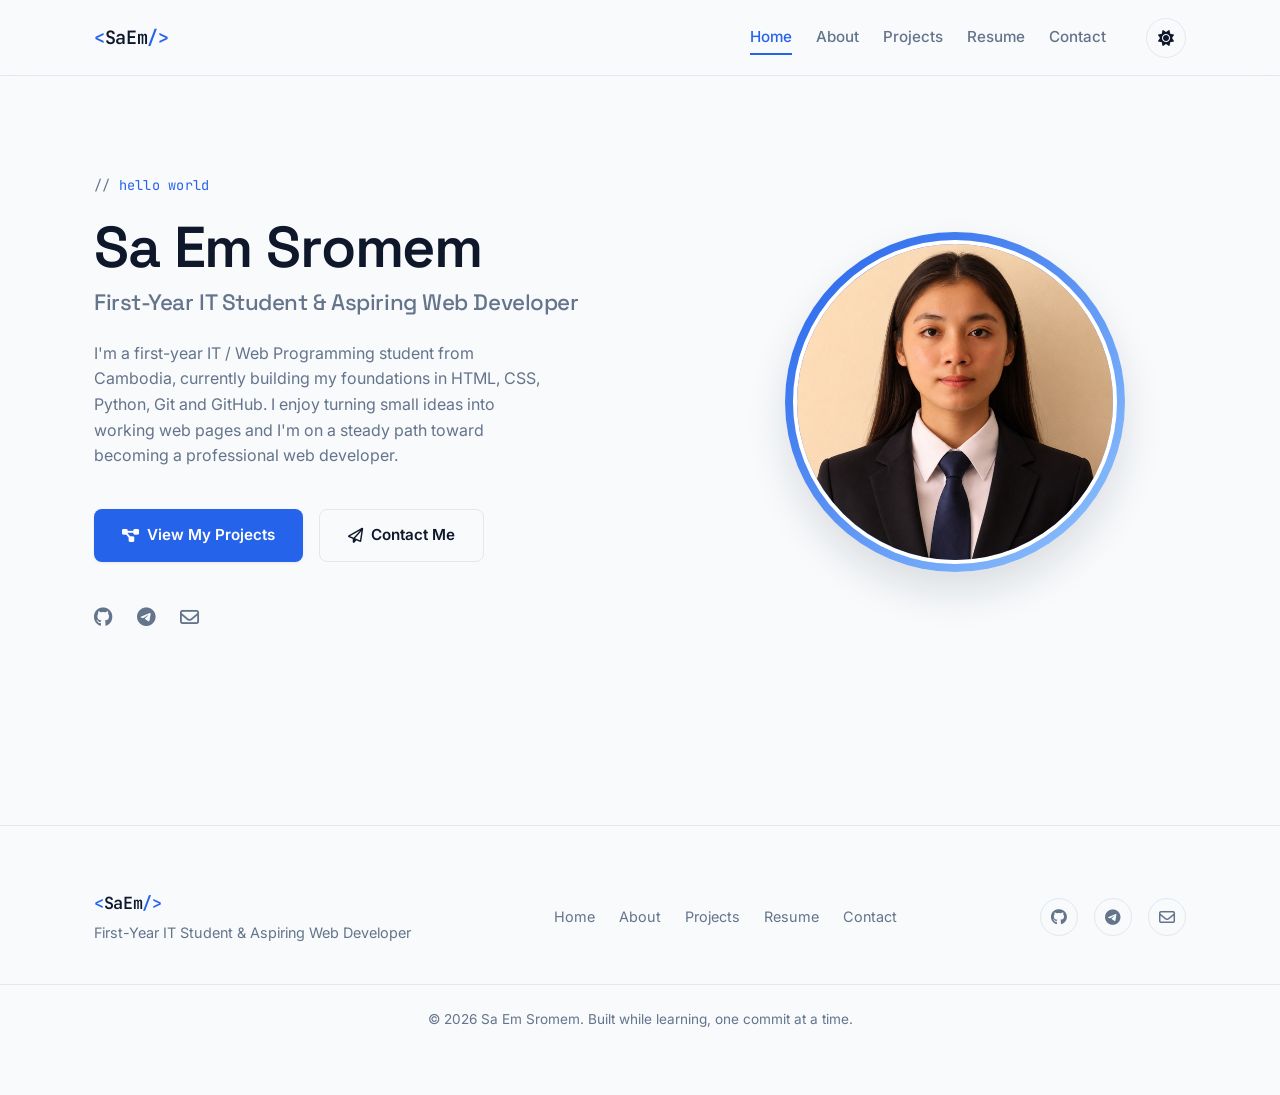
==== index.html @ fdca6741 "Update portfolio" ====
<!DOCTYPE html>
<html lang="en">
<head>
  <meta charset="UTF-8" />
  <meta name="viewport" content="width=device-width, initial-scale=1.0" />
  <title>Sa Em Sromem — IT Student &amp; Aspiring Web Developer</title>
  <meta name="description" content="Portfolio of Sa Em Sromem, a first-year IT and Web Programming student from Cambodia learning HTML, CSS, Python, Git and GitHub." />

  <!-- Fonts -->
  <link rel="preconnect" href="https://fonts.googleapis.com" />
  <link href="https://fonts.googleapis.com/css2?family=Space+Grotesk:wght@500;600;700&family=Inter:wght@400;500;600&family=JetBrains+Mono:wght@400;500&display=swap" rel="stylesheet" />
  <!-- Icons -->
  <link rel="stylesheet" href="https://cdnjs.cloudflare.com/ajax/libs/font-awesome/6.5.2/css/all.min.css" />

  <!-- Styles -->
  <link rel="stylesheet" href="css/style.css" />
  <link rel="stylesheet" href="css/dark-mode.css" />
  <link rel="stylesheet" href="css/responsive.css" />
</head>
<body>

  <!-- ================= NAVIGATION ================= -->
  <header>
    <nav class="navbar">
      <div class="container">
        <a href="index.html" class="nav-logo"><span class="bracket">&lt;</span>SaEm<span class="bracket">/&gt;</span></a>

        <div class="nav-menu">
          <ul class="nav-links">
            <li><a href="index.html" class="active">Home</a></li>
            <li><a href="pages/about.html">About</a></li>
            <li><a href="pages/projects.html">Projects</a></li>
            <li><a href="pages/resume.html">Resume</a></li>
            <li><a href="pages/contact.html">Contact</a></li>
          </ul>

          <div class="nav-actions">
            <button class="theme-toggle" type="button" aria-label="Switch to dark mode" aria-pressed="false">
              <i class="fa-solid fa-sun icon-sun" aria-hidden="true"></i>
              <i class="fa-solid fa-moon icon-moon" aria-hidden="true"></i>
            </button>
            <button class="hamburger" type="button" aria-label="Toggle navigation menu" aria-expanded="false">
              <span></span><span></span><span></span>
            </button>
          </div>
        </div>
      </div>
    </nav>
  </header>

  <main>
    <!-- ================= HERO ================= -->
    <section class="hero section">
      <div class="container hero-grid">
        <div class="hero-content reveal">
          <p class="eyebrow">hello world</p>
          <h1>Sa Em Sromem</h1>
          <h2 class="hero-title">First-Year IT Student &amp; Aspiring Web Developer</h2>
          <p class="hero-text">
            I'm a first-year IT / Web Programming student from Cambodia, currently building
            my foundations in HTML, CSS, Python, Git and GitHub. I enjoy turning small ideas
            into working web pages and I'm on a steady path toward becoming a professional
            web developer.
          </p>

          <div class="hero-actions">
            <a href="pages/projects.html" class="btn btn-primary">
              <i class="fa-solid fa-diagram-project" aria-hidden="true"></i>
              View My Projects
            </a>
            <a href="pages/contact.html" class="btn btn-secondary">
              <i class="fa-regular fa-paper-plane" aria-hidden="true"></i>
              Contact Me
            </a>
          </div>

          <div class="hero-socials">
            <a href="https://github.com/saemsromem-cloud" target="_blank" rel="noopener noreferrer" class="footer-social-link" aria-label="GitHub profile">
              <i class="fa-brands fa-github" aria-hidden="true"></i>
            </a>
            <a href="https://t.me/Em_Programming" target="_blank" rel="noopener noreferrer" aria-label="Telegram">
              <i class="fa-brands fa-telegram" aria-hidden="true"></i>
            </a>
            <a href="mailto:saemsromem@gmail.com" aria-label="Email">
              <i class="fa-regular fa-envelope" aria-hidden="true"></i>
            </a>
          </div>
        </div>

        <div class="hero-image-wrap reveal">
          <div class="hero-image-frame">
            <img src="assets/images/profile.jpg" alt="Portrait of Sa Em Sromem" class="hero-image" />
          </div>
        </div>
      </div>
    </section>
  </main>

  <!-- ================= FOOTER ================= -->
  <footer class="footer">
    <div class="container">
      <div class="footer-brand">
        <a href="index.html" class="nav-logo"><span class="bracket">&lt;</span>SaEm<span class="bracket">/&gt;</span></a>
        <p>First-Year IT Student &amp; Aspiring Web Developer</p>
      </div>

      <ul class="footer-links">
        <li><a href="index.html">Home</a></li>
        <li><a href="pages/about.html">About</a></li>
        <li><a href="pages/projects.html">Projects</a></li>
        <li><a href="pages/resume.html">Resume</a></li>
        <li><a href="pages/contact.html">Contact</a></li>
      </ul>

      <div class="footer-social">
        <a href="https://github.com/saemsromem-cloud" target="_blank" rel="noopener noreferrer" aria-label="GitHub"><i class="fa-brands fa-github" aria-hidden="true"></i></a>
        <a href="https://t.me/Em_Programming" target="_blank" rel="noopener noreferrer" aria-label="Telegram"><i class="fa-brands fa-telegram" aria-hidden="true"></i></a>
        <a href="mailto:saemsromem@gmail.com" aria-label="Email"><i class="fa-regular fa-envelope" aria-hidden="true"></i></a>
      </div>
    </div>
    <p class="footer-bottom">&copy; <span data-current-year></span> Sa Em Sromem. Built while learning, one commit at a time.</p>
  </footer>

  <script src="js/script.js"></script>
</body>
</html>
---- css/style.css ----
/* ==========================================================================
   style.css — Global styles
   Contains: variables, reset, typography, navigation, buttons,
   common components, footer, common layout.
   ========================================================================== */

/* ---------- 1. CSS Variables ---------- */
:root {
  /* Colors */
  --color-primary: #2563eb;
  --color-primary-dark: #1d4ed8;
  --color-bg: #f8fafc;
  --color-bg-alt: #ffffff;
  --color-text: #0f172a;
  --color-text-muted: #64748b;
  --color-border: #e2e8f0;
  --color-dark-bg: #0f172a;

  /* Typography */
  --font-display: "Space Grotesk", "Segoe UI", sans-serif;
  --font-body: "Inter", "Segoe UI", sans-serif;
  --font-mono: "JetBrains Mono", "Courier New", monospace;

  /* Spacing */
  --space-xs: 0.5rem;
  --space-sm: 1rem;
  --space-md: 1.5rem;
  --space-lg: 2.5rem;
  --space-xl: 4rem;
  --space-2xl: 6rem;

  /* Shape */
  --radius-sm: 8px;
  --radius-md: 14px;
  --radius-lg: 24px;

  /* Shadow */
  --shadow-sm: 0 1px 3px rgba(15, 23, 42, 0.08);
  --shadow-md: 0 8px 24px rgba(15, 23, 42, 0.08);
  --shadow-lg: 0 20px 40px rgba(15, 23, 42, 0.12);

  /* Layout */
  --max-width: 1140px;
  --nav-height: 76px;

  /* Motion */
  --transition-fast: 0.2s ease;
  --transition-base: 0.35s ease;
}

/* ---------- 2. Reset ---------- */
*,
*::before,
*::after {
  box-sizing: border-box;
  margin: 0;
  padding: 0;
}

html {
  scroll-behavior: smooth;
}

body {
  font-family: var(--font-body);
  background-color: var(--color-bg);
  color: var(--color-text);
  line-height: 1.6;
  -webkit-font-smoothing: antialiased;
  overflow-x: hidden;
  transition: background-color var(--transition-base), color var(--transition-base);
}

img {
  max-width: 100%;
  display: block;
}

a {
  color: inherit;
  text-decoration: none;
}

ul,
ol {
  list-style: none;
}

button {
  font-family: inherit;
  cursor: pointer;
  border: none;
  background: none;
}

input,
textarea,
button {
  font-size: inherit;
}

@media (prefers-reduced-motion: reduce) {
  *,
  *::before,
  *::after {
    animation-duration: 0.001ms !important;
    animation-iteration-count: 1 !important;
    transition-duration: 0.001ms !important;
    scroll-behavior: auto !important;
  }
}

/* ---------- 3. Typography ---------- */
h1,
h2,
h3,
h4 {
  font-family: var(--font-display);
  font-weight: 600;
  line-height: 1.2;
  letter-spacing: -0.02em;
}

h1 {
  font-size: clamp(2.4rem, 5vw, 3.6rem);
}

h2 {
  font-size: clamp(1.8rem, 3.5vw, 2.4rem);
}

h3 {
  font-size: 1.25rem;
}

p {
  color: var(--color-text-muted);
}

.eyebrow {
  display: inline-flex;
  align-items: center;
  gap: 0.5rem;
  font-family: var(--font-mono);
  font-size: 0.85rem;
  color: var(--color-primary);
  text-transform: lowercase;
  letter-spacing: 0.02em;
  margin-bottom: var(--space-sm);
}

.eyebrow::before {
  content: "//";
  color: var(--color-text-muted);
}

/* ---------- 4. Layout helpers ---------- */
.container {
  width: 100%;
  max-width: var(--max-width);
  margin-inline: auto;
  padding-inline: var(--space-md);
}

.section {
  padding-block: var(--space-2xl);
}

.section-header {
  text-align: center;
  max-width: 620px;
  margin-inline: auto;
  margin-bottom: var(--space-xl);
}

.section-header p {
  margin-top: var(--space-xs);
}

/* ---------- 5. Buttons ---------- */
.btn {
  display: inline-flex;
  align-items: center;
  justify-content: center;
  gap: 0.5rem;
  padding: 0.85rem 1.75rem;
  border-radius: var(--radius-sm);
  font-weight: 600;
  font-size: 0.95rem;
  transition: transform var(--transition-fast), box-shadow var(--transition-fast), background-color var(--transition-fast), color var(--transition-fast);
  white-space: nowrap;
}

.btn-primary {
  background-color: var(--color-primary);
  color: #ffffff;
  box-shadow: var(--shadow-sm);
}

.btn-primary:hover,
.btn-primary:focus-visible {
  background-color: var(--color-primary-dark);
  transform: translateY(-2px);
  box-shadow: var(--shadow-md);
}

.btn-secondary {
  background-color: transparent;
  color: var(--color-text);
  border: 1.5px solid var(--color-border);
}

.btn-secondary:hover,
.btn-secondary:focus-visible {
  border-color: var(--color-primary);
  color: var(--color-primary);
  transform: translateY(-2px);
}

.btn-block {
  width: 100%;
}

:focus-visible {
  outline: 2px solid var(--color-primary);
  outline-offset: 3px;
}

/* ---------- 6. Navigation ---------- */
.navbar {
  position: sticky;
  top: 0;
  z-index: 100;
  height: var(--nav-height);
  display: flex;
  align-items: center;
  background-color: rgba(248, 250, 252, 0.85);
  backdrop-filter: blur(10px);
  border-bottom: 1px solid var(--color-border);
}

.navbar .container {
  display: flex;
  align-items: center;
  justify-content: space-between;
}

.nav-logo {
  font-family: var(--font-mono);
  font-weight: 600;
  font-size: 1.15rem;
  color: var(--color-text);
  letter-spacing: -0.02em;
}

.nav-logo .bracket {
  color: var(--color-primary);
}

.nav-menu {
  display: flex;
  align-items: center;
  gap: var(--space-lg);
}

.nav-links {
  display: flex;
  gap: var(--space-md);
}

.nav-links a {
  position: relative;
  font-size: 0.95rem;
  font-weight: 500;
  color: var(--color-text-muted);
  padding-block: 0.4rem;
  transition: color var(--transition-fast);
}

.nav-links a::after {
  content: "";
  position: absolute;
  left: 0;
  bottom: -2px;
  width: 0;
  height: 2px;
  background-color: var(--color-primary);
  transition: width var(--transition-fast);
}

.nav-links a:hover,
.nav-links a:focus-visible {
  color: var(--color-text);
}

.nav-links a:hover::after,
.nav-links a:focus-visible::after {
  width: 100%;
}

.nav-links a.active {
  color: var(--color-primary);
}

.nav-links a.active::after {
  width: 100%;
}

.nav-actions {
  display: flex;
  align-items: center;
  gap: var(--space-sm);
}

/* Theme toggle button */
.theme-toggle {
  display: flex;
  align-items: center;
  justify-content: center;
  width: 40px;
  height: 40px;
  border-radius: 50%;
  border: 1px solid var(--color-border);
  color: var(--color-text);
  transition: background-color var(--transition-fast), transform var(--transition-fast);
}

.theme-toggle:hover {
  background-color: var(--color-border);
  transform: rotate(15deg);
}

.theme-toggle .icon-moon {
  display: none;
}

/* Hamburger (mobile) */
.hamburger {
  display: none;
  flex-direction: column;
  justify-content: center;
  gap: 5px;
  width: 40px;
  height: 40px;
}

.hamburger span {
  display: block;
  width: 22px;
  height: 2px;
  background-color: var(--color-text);
  border-radius: 2px;
  transition: transform var(--transition-fast), opacity var(--transition-fast);
}

/* ---------- 7. Footer ---------- */
.footer {
  border-top: 1px solid var(--color-border);
  padding-block: var(--space-xl);
  margin-top: var(--space-2xl);
}

.footer .container {
  display: flex;
  flex-wrap: wrap;
  align-items: center;
  justify-content: space-between;
  gap: var(--space-md);
}

.footer-brand p {
  margin-top: 0.25rem;
  font-size: 0.9rem;
}

.footer-brand .nav-logo {
  font-size: 1.05rem;
}

.footer-links {
  display: flex;
  gap: var(--space-md);
  flex-wrap: wrap;
}

.footer-links a {
  font-size: 0.9rem;
  color: var(--color-text-muted);
  transition: color var(--transition-fast);
}

.footer-links a:hover {
  color: var(--color-primary);
}

.footer-social {
  display: flex;
  gap: var(--space-sm);
}

.footer-social a {
  display: flex;
  align-items: center;
  justify-content: center;
  width: 38px;
  height: 38px;
  border-radius: 50%;
  border: 1px solid var(--color-border);
  color: var(--color-text-muted);
  transition: all var(--transition-fast);
}

.footer-social a:hover {
  color: #ffffff;
  background-color: var(--color-primary);
  border-color: var(--color-primary);
  transform: translateY(-3px);
}

.footer-bottom {
  text-align: center;
  font-size: 0.85rem;
  color: var(--color-text-muted);
  margin-top: var(--space-lg);
  padding-top: var(--space-md);
  border-top: 1px solid var(--color-border);
}

/* ---------- 8. Common card ---------- */
.card {
  background-color: var(--color-bg-alt);
  border: 1px solid var(--color-border);
  border-radius: var(--radius-md);
  box-shadow: var(--shadow-sm);
  transition: transform var(--transition-base), box-shadow var(--transition-base);
}

/* ---------- 9. Hero section (Home page) ---------- */
.hero {
  padding-block: var(--space-2xl);
}

.hero-grid {
  display: grid;
  grid-template-columns: 1.1fr 0.9fr;
  align-items: center;
  gap: var(--space-xl);
}

.hero-title {
  color: var(--color-text-muted);
  font-weight: 500;
  font-size: clamp(1.1rem, 2.2vw, 1.4rem);
  margin-top: 0.5rem;
  margin-bottom: var(--space-md);
}

.hero-text {
  max-width: 46ch;
  margin-bottom: var(--space-lg);
}

.hero-actions {
  display: flex;
  gap: var(--space-sm);
  flex-wrap: wrap;
  margin-bottom: var(--space-lg);
}

.hero-socials {
  display: flex;
  gap: var(--space-md);
  font-size: 1.2rem;
}

.hero-socials a {
  color: var(--color-text-muted);
  transition: color var(--transition-fast), transform var(--transition-fast);
}

.hero-socials a:hover {
  color: var(--color-primary);
  transform: translateY(-2px);
}

.hero-image-wrap {
  display: flex;
  justify-content: center;
}

.hero-image-frame {
  width: min(340px, 80vw);
  aspect-ratio: 1 / 1;
  border-radius: 50%;
  padding: 8px;
  background: linear-gradient(135deg, var(--color-primary), #93c5fd);
  box-shadow: var(--shadow-lg);
  animation: float-in 0.9s ease both;
}

.hero-image {
  width: 100%;
  height: 100%;
  object-fit: cover;
  border-radius: 50%;
  border: 4px solid var(--color-bg-alt);
}

@keyframes float-in {
  from {
    opacity: 0;
    transform: scale(0.9) translateY(12px);
  }
  to {
    opacity: 1;
    transform: scale(1) translateY(0);
  }
}

.reveal[class*="hero-content"] {
  transition-delay: 0.05s;
}

@media (prefers-reduced-motion: reduce) {
  .hero-image-frame {
    animation: none;
  }
}

/* ---------- 10. Page hero (inner pages) ---------- */
.page-hero {
  padding-block: var(--space-xl) var(--space-lg);
  text-align: center;
}

.page-hero h1 {
  margin-top: 0.25rem;
}

.page-hero p {
  max-width: 560px;
  margin: 0.75rem auto 0;
}

/* ---------- 11. Skills grid (About page) ---------- */
.skills-grid {
  display: grid;
  grid-template-columns: repeat(3, 1fr);
  gap: var(--space-md);
}

.skill-card {
  padding: var(--space-md);
  text-align: center;
}

.skill-card:hover {
  transform: translateY(-6px);
  box-shadow: var(--shadow-md);
}

.skill-icon {
  width: 56px;
  height: 56px;
  margin-inline: auto;
  margin-bottom: var(--space-sm);
  display: flex;
  align-items: center;
  justify-content: center;
  border-radius: var(--radius-sm);
  background-color: var(--color-bg);
  color: var(--color-primary);
  font-size: 1.5rem;
}

.skill-card h3 {
  margin-bottom: 0.35rem;
}

.skill-card p {
  font-size: 0.9rem;
}

/* ---------- 12. Journey list (About page) ---------- */
.journey-list {
  display: flex;
  flex-wrap: wrap;
  gap: 0.6rem;
  margin-top: var(--space-sm);
}

.journey-list li {
  font-family: var(--font-mono);
  font-size: 0.85rem;
  padding: 0.45rem 0.9rem;
  border-radius: 999px;
  background-color: var(--color-bg-alt);
  border: 1px solid var(--color-border);
}

.two-col {
  display: grid;
  grid-template-columns: 1fr 1fr;
  gap: var(--space-xl);
  align-items: start;
}

/* ---------- 13. Goals grid (About page) ---------- */
.goals-grid {
  display: grid;
  grid-template-columns: repeat(2, 1fr);
  gap: var(--space-sm);
}

.goal-card {
  display: flex;
  align-items: flex-start;
  gap: 0.75rem;
  padding: var(--space-sm) var(--space-md);
}

.goal-card i {
  color: var(--color-primary);
  margin-top: 0.2rem;
}

.goal-card:hover {
  transform: translateY(-4px);
  box-shadow: var(--shadow-md);
}

/* ---------- 14. Resume page ---------- */
.resume-grid {
  display: grid;
  grid-template-columns: 0.9fr 1.1fr;
  gap: var(--space-xl);
}

.resume-block {
  padding: var(--space-lg);
  margin-bottom: var(--space-md);
}

.resume-block h3 {
  margin-bottom: var(--space-sm);
}

.resume-block .journey-list li {
  background-color: var(--color-bg);
}

.resume-project {
  padding-block: var(--space-sm);
  border-bottom: 1px solid var(--color-border);
}

.resume-project:last-child {
  border-bottom: none;
}

.resume-project h4 {
  font-family: var(--font-display);
  font-size: 1rem;
  margin-bottom: 0.25rem;
}

.resume-project a {
  font-size: 0.85rem;
  color: var(--color-primary);
  font-family: var(--font-mono);
}

.resume-cta {
  text-align: center;
  padding: var(--space-lg);
}

.resume-cta p {
  margin-bottom: var(--space-sm);
}

/* ---------- 15. Contact page ---------- */
.contact-grid {
  display: grid;
  grid-template-columns: 1.1fr 0.9fr;
  gap: var(--space-xl);
}

.contact-form {
  padding: var(--space-lg);
  display: flex;
  flex-direction: column;
  gap: var(--space-md);
}

.form-group {
  display: flex;
  flex-direction: column;
  gap: 0.4rem;
}

.form-group label {
  font-size: 0.9rem;
  font-weight: 600;
}

.form-group input,
.form-group textarea {
  padding: 0.75rem 1rem;
  border-radius: var(--radius-sm);
  border: 1.5px solid var(--color-border);
  background-color: var(--color-bg);
  color: var(--color-text);
  font-family: var(--font-body);
  transition: border-color var(--transition-fast);
}

.form-group input:focus,
.form-group textarea:focus {
  border-color: var(--color-primary);
  outline: none;
}

.form-group input.input-invalid,
.form-group textarea.input-invalid {
  border-color: #dc2626;
}

.form-error {
  min-height: 1.1rem;
  font-size: 0.8rem;
  color: #dc2626;
}

.form-status {
  min-height: 1.2rem;
  font-size: 0.9rem;
  font-weight: 500;
}

.form-status-success {
  color: #16a34a;
}

.form-status-error {
  color: #dc2626;
}

.contact-cards {
  display: flex;
  flex-direction: column;
  gap: var(--space-sm);
}

.contact-card {
  display: flex;
  align-items: center;
  gap: var(--space-sm);
  padding: var(--space-sm) var(--space-md);
}

.contact-card:hover {
  transform: translateY(-4px);
  box-shadow: var(--shadow-md);
}

.contact-card .skill-icon {
  margin: 0;
  flex-shrink: 0;
}

.contact-card-text h4 {
  font-family: var(--font-display);
  font-size: 1rem;
}

.contact-card-text p {
  font-size: 0.85rem;
  word-break: break-word;
}

/* ---------- 16. Reveal animation (JS-triggered) ---------- */
.reveal {
  opacity: 0;
  transform: translateY(24px);
  transition: opacity 0.7s ease, transform 0.7s ease;
}

.reveal.is-visible {
  opacity: 1;
  transform: translateY(0);
}

@media (prefers-reduced-motion: reduce) {
  .reveal {
    opacity: 1;
    transform: none;
  }
}
---- css/dark-mode.css ----
/* ==========================================================================
   dark-mode.css — Dark theme overrides
   Activated when <body> has the class "dark-theme"
   (toggled and persisted via js/script.js using localStorage)
   ========================================================================== */

body.dark-theme {
  --color-bg: #0f172a;
  --color-bg-alt: #16213a;
  --color-text: #f1f5f9;
  --color-text-muted: #94a3b8;
  --color-border: #253248;
  --shadow-sm: 0 1px 3px rgba(0, 0, 0, 0.35);
  --shadow-md: 0 8px 24px rgba(0, 0, 0, 0.45);
  --shadow-lg: 0 20px 40px rgba(0, 0, 0, 0.5);
}

/* Navbar */
body.dark-theme .navbar {
  background-color: rgba(15, 23, 42, 0.85);
  border-bottom-color: var(--color-border);
}

/* Buttons */
body.dark-theme .btn-secondary {
  color: var(--color-text);
  border-color: var(--color-border);
}

body.dark-theme .btn-secondary:hover,
body.dark-theme .btn-secondary:focus-visible {
  color: var(--color-primary);
  border-color: var(--color-primary);
}

/* Theme toggle icon swap */
body.dark-theme .theme-toggle .icon-sun {
  display: none;
}

body.dark-theme .theme-toggle .icon-moon {
  display: block;
}

body.dark-theme .theme-toggle:hover {
  background-color: var(--color-border);
}

/* Hero / profile image glow adjustment */
body.dark-theme .hero-image-frame {
  box-shadow: var(--shadow-lg), 0 0 0 1px var(--color-border);
}

/* Cards */
body.dark-theme .card {
  background-color: var(--color-bg-alt);
  border-color: var(--color-border);
}

/* Form fields */
body.dark-theme input,
body.dark-theme textarea {
  background-color: var(--color-bg-alt);
  border-color: var(--color-border);
  color: var(--color-text);
}

body.dark-theme input::placeholder,
body.dark-theme textarea::placeholder {
  color: var(--color-text-muted);
}

/* Footer */
body.dark-theme .footer {
  border-top-color: var(--color-border);
}

body.dark-theme .footer-bottom {
  border-top-color: var(--color-border);
}

/* Code-style eyebrow tags stay legible on dark backgrounds */
body.dark-theme .eyebrow::before {
  color: var(--color-text-muted);
}
---- css/responsive.css ----
/* ==========================================================================
   responsive.css — Tablet & mobile styles, hamburger menu,
   responsive grids and typography.
   ========================================================================== */

/* ---------- Tablet (≤ 1024px) ---------- */
@media (max-width: 1024px) {
  .hero-grid {
    gap: var(--space-lg);
  }

  .skills-grid,
  .projects-grid {
    grid-template-columns: repeat(2, 1fr);
  }
}

/* ---------- Tablet / small laptop (≤ 860px) ---------- */
@media (max-width: 860px) {
  .hero-grid {
    grid-template-columns: 1fr;
    text-align: center;
  }

  .hero-image-wrap {
    order: -1;
    margin-inline: auto;
  }

  .hero-actions,
  .hero-socials {
    justify-content: center;
  }

  .resume-grid {
    grid-template-columns: 1fr;
  }

  .two-col {
    grid-template-columns: 1fr;
    gap: var(--space-lg);
  }

  .contact-grid {
    grid-template-columns: 1fr;
  }
}

/* ---------- Mobile (≤ 700px) ---------- */
@media (max-width: 700px) {
  :root {
    --space-2xl: 3.5rem;
    --space-xl: 2.5rem;
  }

  /* Hamburger appears, inline links hide */
  .hamburger {
    display: flex;
  }

  .nav-links {
    position: fixed;
    top: var(--nav-height);
    left: 0;
    right: 0;
    flex-direction: column;
    background-color: var(--color-bg);
    border-bottom: 1px solid var(--color-border);
    padding: var(--space-md);
    gap: var(--space-sm);
    transform: translateY(-12px);
    opacity: 0;
    visibility: hidden;
    pointer-events: none;
    transition: opacity var(--transition-fast), transform var(--transition-fast), visibility var(--transition-fast);
    box-shadow: var(--shadow-md);
  }

  .nav-links.is-open {
    transform: translateY(0);
    opacity: 1;
    visibility: visible;
    pointer-events: auto;
  }

  .nav-links a {
    display: block;
    padding: 0.6rem 0;
    font-size: 1rem;
  }

  .hamburger.is-active span:nth-child(1) {
    transform: translateY(7px) rotate(45deg);
  }

  .hamburger.is-active span:nth-child(2) {
    opacity: 0;
  }

  .hamburger.is-active span:nth-child(3) {
    transform: translateY(-7px) rotate(-45deg);
  }

  /* Grids stack to single column */
  .skills-grid,
  .projects-grid,
  .goals-grid,
  .contact-grid {
    grid-template-columns: 1fr;
  }

  .hero-actions {
    flex-direction: column;
    align-items: stretch;
  }

  .footer .container {
    flex-direction: column;
    text-align: center;
    justify-content: center;
  }

  .footer-links {
    justify-content: center;
  }

  .section {
    padding-block: var(--space-xl);
  }
}

/* ---------- Small mobile (≤ 420px) ---------- */
@media (max-width: 420px) {
  .container {
    padding-inline: var(--space-sm);
  }

  h1 {
    font-size: 2.1rem;
  }

  .btn {
    width: 100%;
  }

  .hero-actions .btn {
    width: 100%;
  }
}
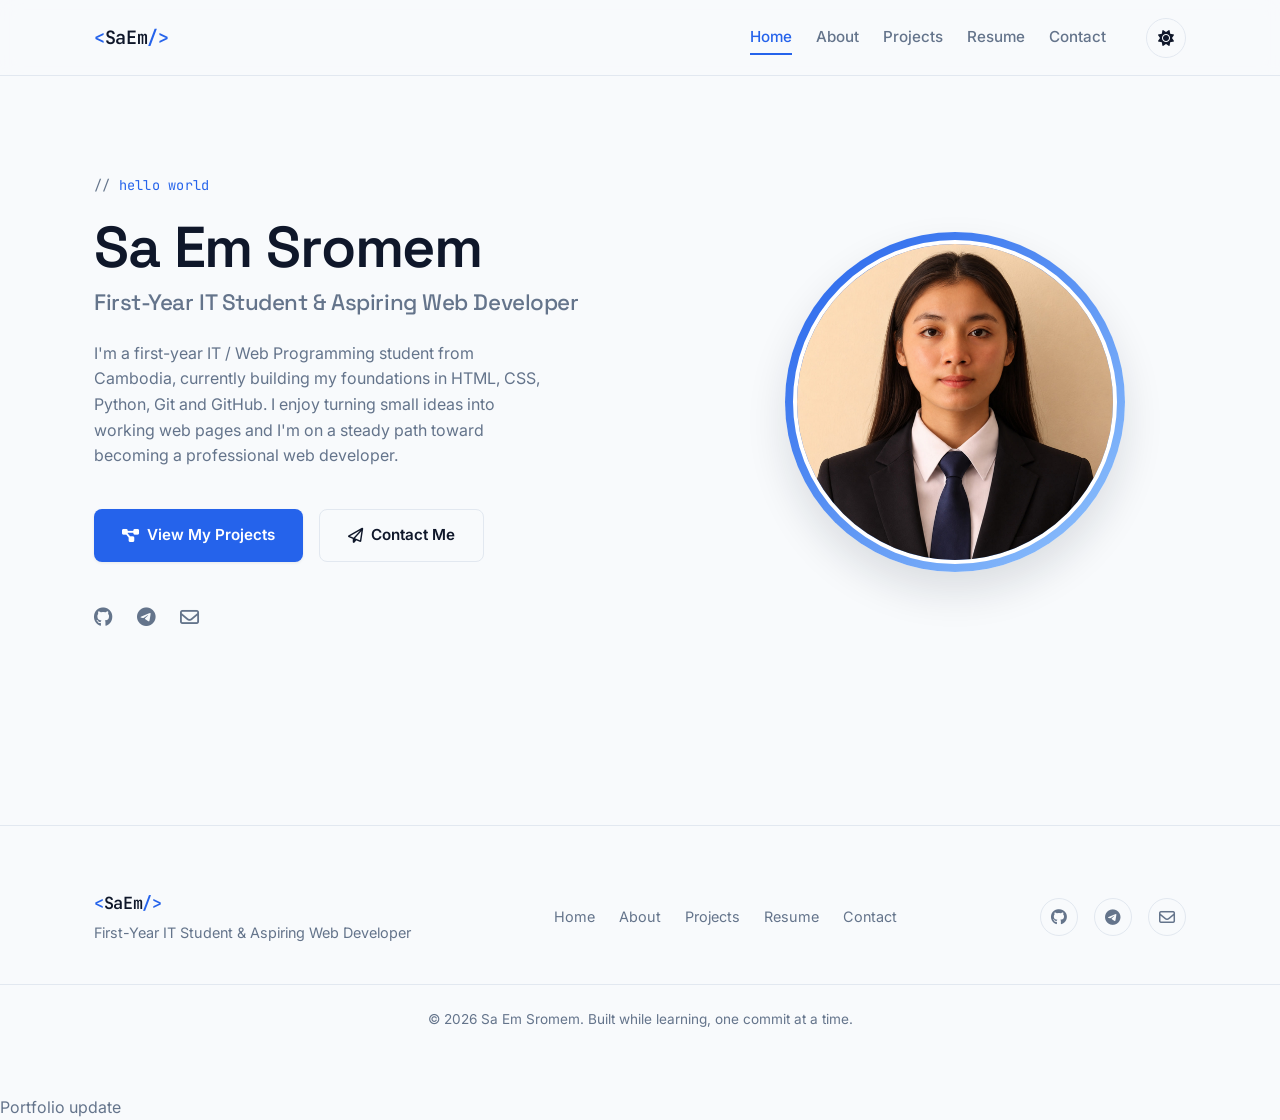
==== commit c2967693: "Update portfolio" ====
--- a/index.html
+++ b/index.html
@@ -124,3 +124,4 @@
   <script src="js/script.js"></script>
 </body>
 </html>
+<p>Portfolio update</p>
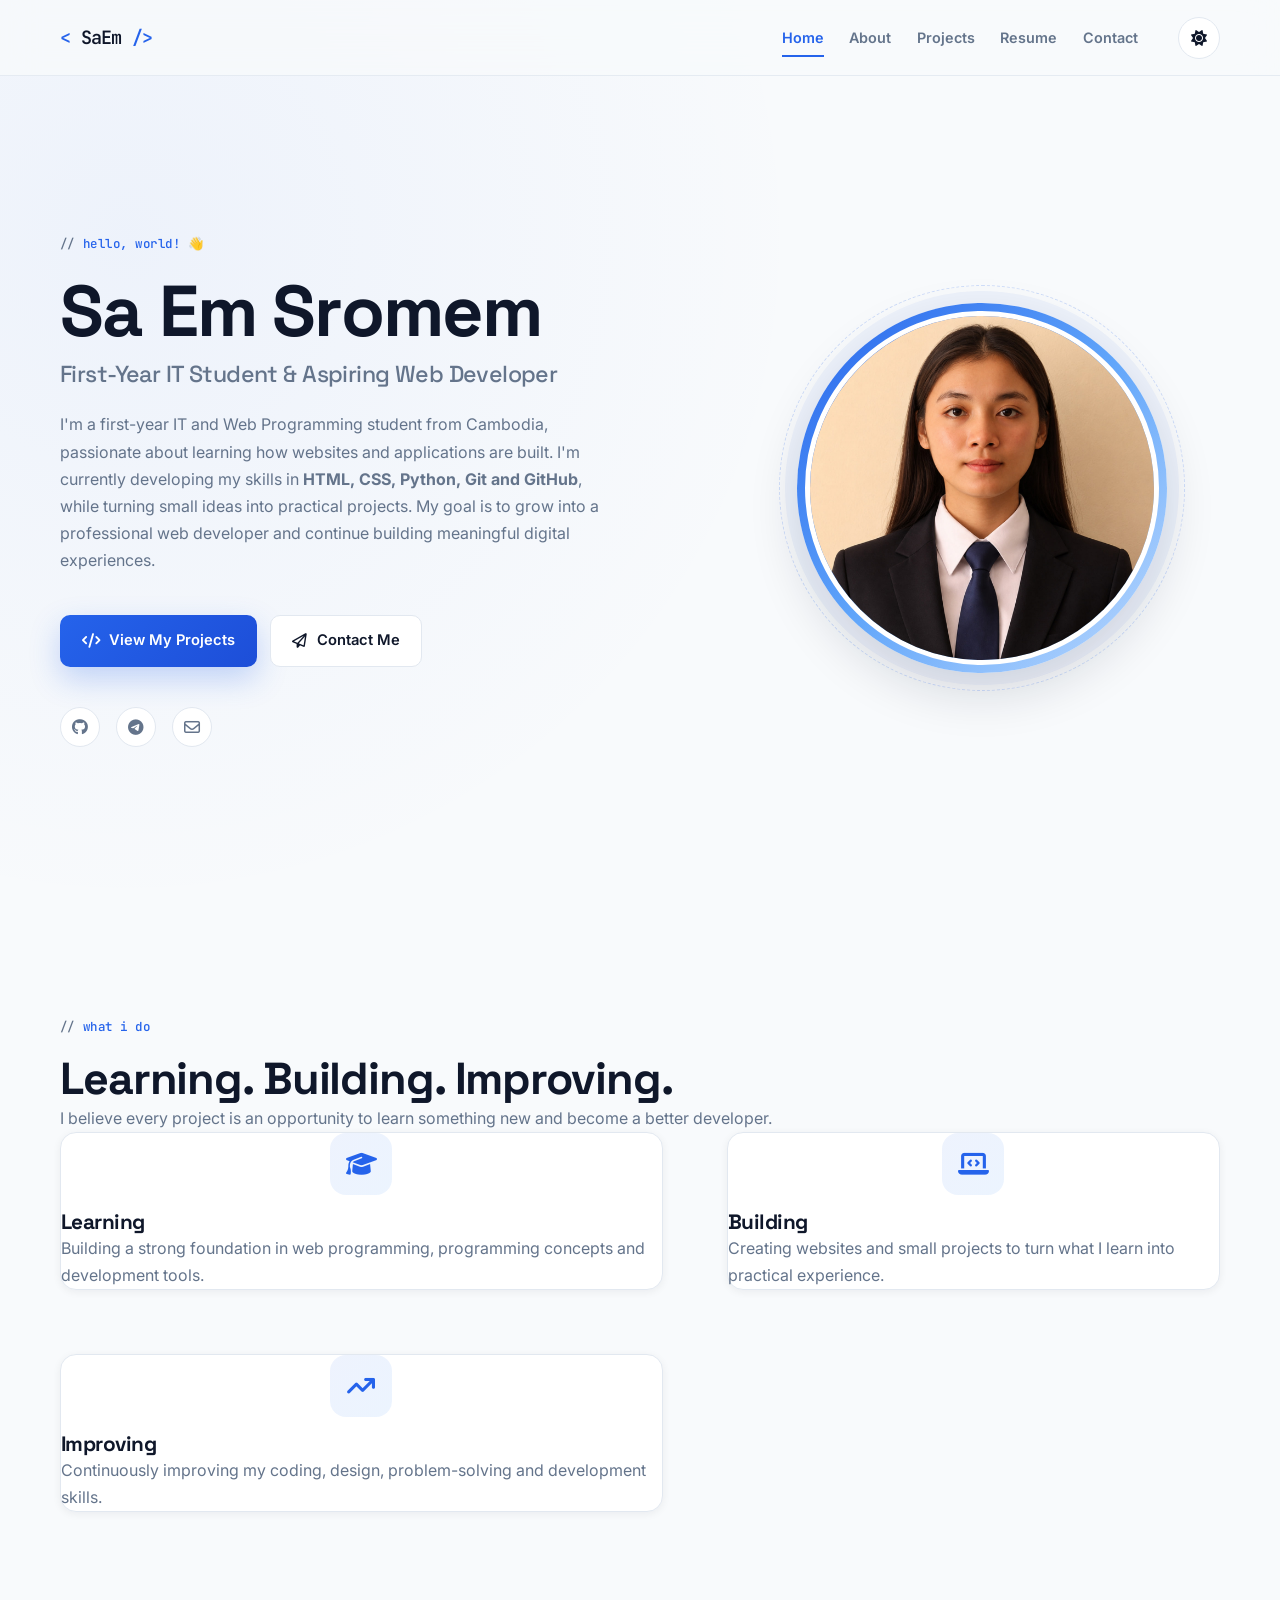
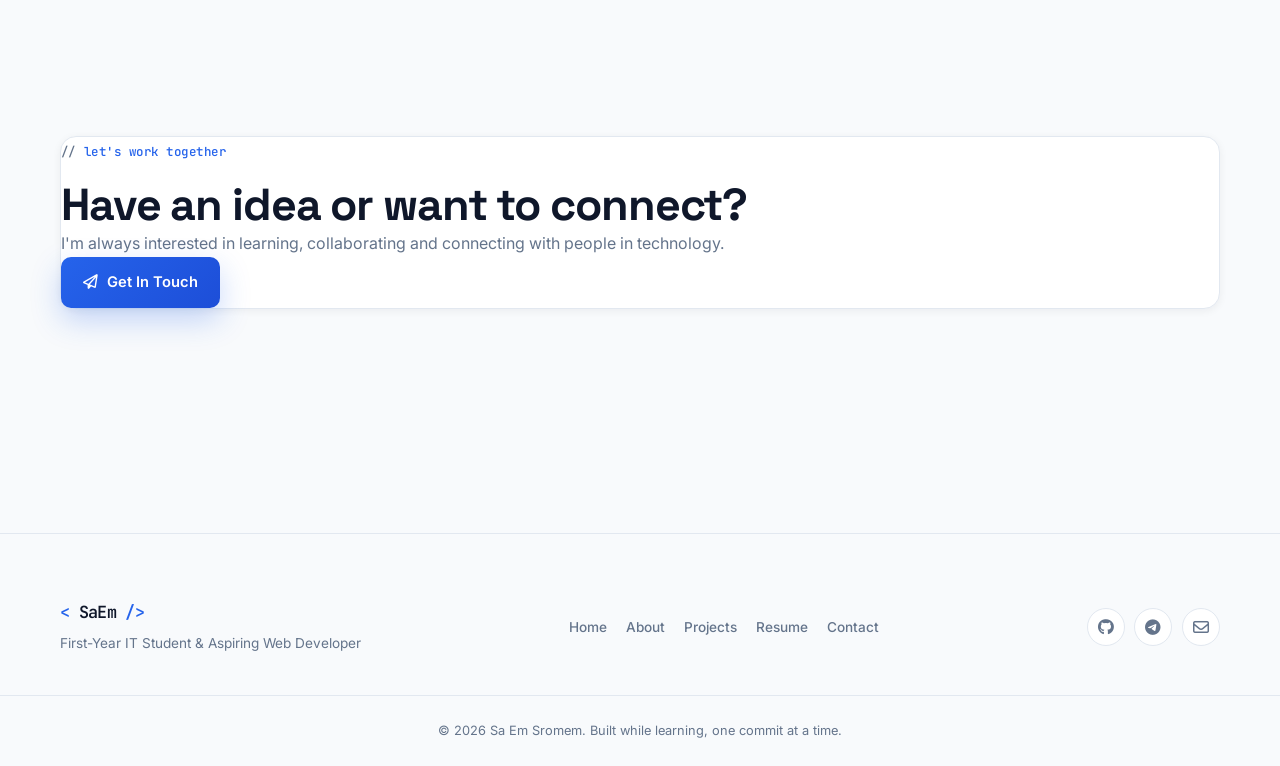
==== commit 60da47f9: "update portfolio" ====
--- a/index.html
+++ b/index.html
@@ -1,127 +1,607 @@
 <!DOCTYPE html>
 <html lang="en">
+
 <head>
+
+  <!-- =========================
+       BASIC META
+  ========================== -->
+
   <meta charset="UTF-8" />
+
   <meta name="viewport" content="width=device-width, initial-scale=1.0" />
-  <title>Sa Em Sromem — IT Student &amp; Aspiring Web Developer</title>
-  <meta name="description" content="Portfolio of Sa Em Sromem, a first-year IT and Web Programming student from Cambodia learning HTML, CSS, Python, Git and GitHub." />
-
-  <!-- Fonts -->
+
+  <meta name="description"
+    content="Sa Em Sromem — IT and Web Programming student from Cambodia, building projects with HTML, CSS, Python, Git and GitHub." />
+
+  <meta name="author" content="Sa Em Sromem" />
+
+  <meta name="keywords"
+    content="Sa Em Sromem, Web Programming, IT Student, Web Developer, Portfolio, Cambodia, HTML, CSS, Python, Git, GitHub" />
+
+  <meta name="robots" content="index, follow" />
+
+  <meta name="theme-color" content="#0f172a" />
+
+
+  <!-- =========================
+       SEO / SOCIAL PREVIEW
+  ========================== -->
+
+  <meta property="og:title" content="Sa Em Sromem | Aspiring Web Developer" />
+
+  <meta property="og:description"
+    content="Portfolio of Sa Em Sromem, an IT and Web Programming student from Cambodia." />
+
+  <meta property="og:type" content="website" />
+
+  <meta property="og:image" content="assets/images/profile.jpg" />
+
+
+  <!-- =========================
+       TITLE
+  ========================== -->
+
+  <title>
+    Sa Em Sromem | Aspiring Web Developer
+  </title>
+
+
+  <!-- =========================
+       FONTS
+  ========================== -->
+
   <link rel="preconnect" href="https://fonts.googleapis.com" />
-  <link href="https://fonts.googleapis.com/css2?family=Space+Grotesk:wght@500;600;700&family=Inter:wght@400;500;600&family=JetBrains+Mono:wght@400;500&display=swap" rel="stylesheet" />
-  <!-- Icons -->
+
+  <link rel="preconnect" href="https://fonts.gstatic.com" crossorigin />
+
+  <link
+    href="https://fonts.googleapis.com/css2?family=Space+Grotesk:wght@500;600;700&family=Inter:wght@400;500;600&family=JetBrains+Mono:wght@400;500&display=swap"
+    rel="stylesheet" />
+
+
+  <!-- =========================
+       FONT AWESOME
+  ========================== -->
+
   <link rel="stylesheet" href="https://cdnjs.cloudflare.com/ajax/libs/font-awesome/6.5.2/css/all.min.css" />
 
-  <!-- Styles -->
+
+  <!-- =========================
+       WEBSITE STYLES
+  ========================== -->
+
   <link rel="stylesheet" href="css/style.css" />
+
   <link rel="stylesheet" href="css/dark-mode.css" />
+
   <link rel="stylesheet" href="css/responsive.css" />
+
 </head>
+
+
 <body>
 
-  <!-- ================= NAVIGATION ================= -->
+  <!-- =====================================================
+       HEADER / NAVIGATION
+  ====================================================== -->
+
   <header>
-    <nav class="navbar">
+
+    <nav class="navbar" aria-label="Main navigation">
+
       <div class="container">
-        <a href="index.html" class="nav-logo"><span class="bracket">&lt;</span>SaEm<span class="bracket">/&gt;</span></a>
+
+
+        <!-- =========================
+             LOGO
+        ========================== -->
+
+        <a href="index.html" class="nav-logo" aria-label="Sa Em Sromem Home">
+
+          <span class="bracket">
+            &lt;
+          </span>
+
+          SaEm
+
+          <span class="bracket">
+            /&gt;
+          </span>
+
+        </a>
+
+
+        <!-- =========================
+             NAVIGATION
+        ========================== -->
 
         <div class="nav-menu">
+
           <ul class="nav-links">
-            <li><a href="index.html" class="active">Home</a></li>
-            <li><a href="pages/about.html">About</a></li>
-            <li><a href="pages/projects.html">Projects</a></li>
-            <li><a href="pages/resume.html">Resume</a></li>
-            <li><a href="pages/contact.html">Contact</a></li>
+
+            <li>
+              <a href="index.html" class="active" aria-current="page">
+                Home
+              </a>
+            </li>
+
+            <li>
+              <a href="pages/about.html">
+                About
+              </a>
+            </li>
+
+            <li>
+              <a href="pages/projects.html">
+                Projects
+              </a>
+            </li>
+
+            <li>
+              <a href="pages/resume.html">
+                Resume
+              </a>
+            </li>
+
+            <li>
+              <a href="pages/contact.html">
+                Contact
+              </a>
+            </li>
+
           </ul>
 
+
+          <!-- =========================
+               NAV ACTIONS
+          ========================== -->
+
           <div class="nav-actions">
+
+
+            <!-- Theme Toggle -->
+
             <button class="theme-toggle" type="button" aria-label="Switch to dark mode" aria-pressed="false">
+
               <i class="fa-solid fa-sun icon-sun" aria-hidden="true"></i>
+
               <i class="fa-solid fa-moon icon-moon" aria-hidden="true"></i>
+
             </button>
-            <button class="hamburger" type="button" aria-label="Toggle navigation menu" aria-expanded="false">
-              <span></span><span></span><span></span>
+
+
+            <!-- Mobile Menu -->
+
+            <button class="hamburger" type="button" aria-label="Open navigation menu" aria-expanded="false">
+
+              <span></span>
+              <span></span>
+              <span></span>
+
             </button>
+
           </div>
+
         </div>
+
       </div>
+
     </nav>
+
   </header>
 
+
+  <!-- =====================================================
+       MAIN CONTENT
+  ====================================================== -->
+
   <main>
-    <!-- ================= HERO ================= -->
-    <section class="hero section">
+
+
+    <!-- =================================================
+         HERO SECTION
+    ================================================== -->
+
+    <section class="hero section" aria-labelledby="hero-title">
+
       <div class="container hero-grid">
+
+
+        <!-- =========================
+             HERO CONTENT
+        ========================== -->
+
         <div class="hero-content reveal">
-          <p class="eyebrow">hello world</p>
-          <h1>Sa Em Sromem</h1>
-          <h2 class="hero-title">First-Year IT Student &amp; Aspiring Web Developer</h2>
+
+
+          <p class="eyebrow">
+            Hello, World! 👋
+          </p>
+
+
+          <h1 id="hero-title">
+            Sa Em Sromem
+          </h1>
+
+
+          <h2 class="hero-title">
+            First-Year IT Student
+            <span>&amp;</span>
+            Aspiring Web Developer
+          </h2>
+
+
           <p class="hero-text">
-            I'm a first-year IT / Web Programming student from Cambodia, currently building
-            my foundations in HTML, CSS, Python, Git and GitHub. I enjoy turning small ideas
-            into working web pages and I'm on a steady path toward becoming a professional
-            web developer.
+
+            I'm a first-year IT and Web Programming student from Cambodia,
+            passionate about learning how websites and applications are built.
+
+            I'm currently developing my skills in
+            <strong>HTML, CSS, Python, Git and GitHub</strong>,
+            while turning small ideas into practical projects.
+
+            My goal is to grow into a professional web developer
+            and continue building meaningful digital experiences.
+
           </p>
 
+
+          <!-- =========================
+               HERO ACTIONS
+          ========================== -->
+
           <div class="hero-actions">
+
+
             <a href="pages/projects.html" class="btn btn-primary">
-              <i class="fa-solid fa-diagram-project" aria-hidden="true"></i>
+
+              <i class="fa-solid fa-code" aria-hidden="true"></i>
+
               View My Projects
+
             </a>
+
+
             <a href="pages/contact.html" class="btn btn-secondary">
+
               <i class="fa-regular fa-paper-plane" aria-hidden="true"></i>
+
               Contact Me
+
             </a>
+
           </div>
 
-          <div class="hero-socials">
-            <a href="https://github.com/saemsromem-cloud" target="_blank" rel="noopener noreferrer" class="footer-social-link" aria-label="GitHub profile">
+
+          <!-- =========================
+               SOCIAL LINKS
+          ========================== -->
+
+          <div class="hero-socials" aria-label="Social media links">
+
+
+            <!-- GitHub -->
+
+            <a href="https://github.com/saemsromem-cloud" target="_blank" rel="noopener noreferrer"
+              class="footer-social-link" aria-label="Visit my GitHub profile">
+
               <i class="fa-brands fa-github" aria-hidden="true"></i>
+
             </a>
-            <a href="https://t.me/Em_Programming" target="_blank" rel="noopener noreferrer" aria-label="Telegram">
+
+
+            <!-- Telegram -->
+
+            <a href="https://t.me/Em_Programming" target="_blank" rel="noopener noreferrer"
+              aria-label="Contact me on Telegram">
+
               <i class="fa-brands fa-telegram" aria-hidden="true"></i>
+
             </a>
-            <a href="mailto:saemsromem@gmail.com" aria-label="Email">
+
+
+            <!-- Email -->
+
+            <a href="mailto:saemsromem@gmail.com" aria-label="Send me an email">
+
               <i class="fa-regular fa-envelope" aria-hidden="true"></i>
+
             </a>
+
           </div>
+
         </div>
 
+
+        <!-- =========================
+             PROFILE IMAGE
+        ========================== -->
+
         <div class="hero-image-wrap reveal">
+
           <div class="hero-image-frame">
-            <img src="assets/images/profile.jpg" alt="Portrait of Sa Em Sromem" class="hero-image" />
+
+            <img src="assets/images/profile.jpg" alt="Sa Em Sromem, IT and Web Programming student" class="hero-image"
+              width="500" height="500" loading="eager" />
+
           </div>
+
         </div>
+
       </div>
+
     </section>
+
+
+    <!-- =================================================
+         QUICK INTRO SECTION
+    ================================================== -->
+
+    <section class="section container reveal" aria-labelledby="intro-title">
+
+      <div class="section-heading">
+
+        <p class="eyebrow">
+          What I Do
+        </p>
+
+        <h2 id="intro-title">
+          Learning. Building. Improving.
+        </h2>
+
+        <p>
+          I believe every project is an opportunity to learn something new
+          and become a better developer.
+        </p>
+
+      </div>
+
+
+      <div class="contact-grid">
+
+
+        <!-- Learning -->
+
+        <article class="card">
+
+          <div class="skill-icon">
+
+            <i class="fa-solid fa-graduation-cap" aria-hidden="true"></i>
+
+          </div>
+
+          <h3>
+            Learning
+          </h3>
+
+          <p>
+            Building a strong foundation in web programming,
+            programming concepts and development tools.
+          </p>
+
+        </article>
+
+
+        <!-- Building -->
+
+        <article class="card">
+
+          <div class="skill-icon">
+
+            <i class="fa-solid fa-laptop-code" aria-hidden="true"></i>
+
+          </div>
+
+          <h3>
+            Building
+          </h3>
+
+          <p>
+            Creating websites and small projects to turn
+            what I learn into practical experience.
+          </p>
+
+        </article>
+
+
+        <!-- Improving -->
+
+        <article class="card">
+
+          <div class="skill-icon">
+
+            <i class="fa-solid fa-arrow-trend-up" aria-hidden="true"></i>
+
+          </div>
+
+          <h3>
+            Improving
+          </h3>
+
+          <p>
+            Continuously improving my coding, design,
+            problem-solving and development skills.
+          </p>
+
+        </article>
+
+      </div>
+
+    </section>
+
+
+    <!-- =================================================
+         CALL TO ACTION
+    ================================================== -->
+
+    <section class="section container reveal" aria-labelledby="cta-title">
+
+      <div class="card">
+
+        <p class="eyebrow">
+          Let's work together
+        </p>
+
+        <h2 id="cta-title">
+          Have an idea or want to connect?
+        </h2>
+
+        <p>
+          I'm always interested in learning, collaborating
+          and connecting with people in technology.
+        </p>
+
+        <a href="pages/contact.html" class="btn btn-primary">
+
+          <i class="fa-regular fa-paper-plane" aria-hidden="true"></i>
+
+          Get In Touch
+
+        </a>
+
+      </div>
+
+    </section>
+
   </main>
 
-  <!-- ================= FOOTER ================= -->
+
+  <!-- =====================================================
+       FOOTER
+  ====================================================== -->
+
   <footer class="footer">
+
     <div class="container">
+
+
+      <!-- =========================
+           FOOTER BRAND
+      ========================== -->
+
       <div class="footer-brand">
-        <a href="index.html" class="nav-logo"><span class="bracket">&lt;</span>SaEm<span class="bracket">/&gt;</span></a>
-        <p>First-Year IT Student &amp; Aspiring Web Developer</p>
+
+        <a href="index.html" class="nav-logo" aria-label="Sa Em Sromem Home">
+
+          <span class="bracket">
+            &lt;
+          </span>
+
+          SaEm
+
+          <span class="bracket">
+            /&gt;
+          </span>
+
+        </a>
+
+
+        <p>
+          First-Year IT Student
+          &amp;
+          Aspiring Web Developer
+        </p>
+
       </div>
 
+
+      <!-- =========================
+           FOOTER LINKS
+      ========================== -->
+
       <ul class="footer-links">
-        <li><a href="index.html">Home</a></li>
-        <li><a href="pages/about.html">About</a></li>
-        <li><a href="pages/projects.html">Projects</a></li>
-        <li><a href="pages/resume.html">Resume</a></li>
-        <li><a href="pages/contact.html">Contact</a></li>
+
+        <li>
+          <a href="index.html">
+            Home
+          </a>
+        </li>
+
+        <li>
+          <a href="pages/about.html">
+            About
+          </a>
+        </li>
+
+        <li>
+          <a href="pages/projects.html">
+            Projects
+          </a>
+        </li>
+
+        <li>
+          <a href="pages/resume.html">
+            Resume
+          </a>
+        </li>
+
+        <li>
+          <a href="pages/contact.html">
+            Contact
+          </a>
+        </li>
+
       </ul>
 
-      <div class="footer-social">
-        <a href="https://github.com/saemsromem-cloud" target="_blank" rel="noopener noreferrer" aria-label="GitHub"><i class="fa-brands fa-github" aria-hidden="true"></i></a>
-        <a href="https://t.me/Em_Programming" target="_blank" rel="noopener noreferrer" aria-label="Telegram"><i class="fa-brands fa-telegram" aria-hidden="true"></i></a>
-        <a href="mailto:saemsromem@gmail.com" aria-label="Email"><i class="fa-regular fa-envelope" aria-hidden="true"></i></a>
+
+      <!-- =========================
+           SOCIAL LINKS
+      ========================== -->
+
+      <div class="footer-social" aria-label="Social media links">
+
+        <a href="https://github.com/saemsromem-cloud" target="_blank" rel="noopener noreferrer" aria-label="GitHub">
+
+          <i class="fa-brands fa-github" aria-hidden="true"></i>
+
+        </a>
+
+
+        <a href="https://t.me/Em_Programming" target="_blank" rel="noopener noreferrer" aria-label="Telegram">
+
+          <i class="fa-brands fa-telegram" aria-hidden="true"></i>
+
+        </a>
+
+
+        <a href="mailto:saemsromem@gmail.com" aria-label="Email">
+
+          <i class="fa-regular fa-envelope" aria-hidden="true"></i>
+
+        </a>
+
       </div>
+
     </div>
-    <p class="footer-bottom">&copy; <span data-current-year></span> Sa Em Sromem. Built while learning, one commit at a time.</p>
+
+
+    <!-- =========================
+         COPYRIGHT
+    ========================== -->
+
+    <p class="footer-bottom">
+
+      &copy;
+
+      <span data-current-year></span>
+
+      Sa Em Sromem.
+
+      Built while learning,
+      one commit at a time.
+
+    </p>
+
   </footer>
 
+
+  <!-- =====================================================
+       JAVASCRIPT
+  ====================================================== -->
+
   <script src="js/script.js"></script>
+
 </body>
-</html>
-<p>Portfolio update</p>
+
+</html>
--- a/css/style.css
+++ b/css/style.css
@@ -1,20 +1,28 @@
 /* ==========================================================================
-   style.css — Global styles
-   Contains: variables, reset, typography, navigation, buttons,
-   common components, footer, common layout.
+   style.css — Global Portfolio Styles
    ========================================================================== */
 
-/* ---------- 1. CSS Variables ---------- */
+/* =========================
+   1. VARIABLES
+========================= */
+
 :root {
   /* Colors */
   --color-primary: #2563eb;
   --color-primary-dark: #1d4ed8;
+  --color-primary-light: #60a5fa;
+
   --color-bg: #f8fafc;
   --color-bg-alt: #ffffff;
+  --color-surface: #f1f5f9;
+
   --color-text: #0f172a;
   --color-text-muted: #64748b;
+
   --color-border: #e2e8f0;
-  --color-dark-bg: #0f172a;
+
+  --color-success: #16a34a;
+  --color-danger: #dc2626;
 
   /* Typography */
   --font-display: "Space Grotesk", "Segoe UI", sans-serif;
@@ -27,28 +35,42 @@
   --space-md: 1.5rem;
   --space-lg: 2.5rem;
   --space-xl: 4rem;
-  --space-2xl: 6rem;
-
-  /* Shape */
-  --radius-sm: 8px;
-  --radius-md: 14px;
+  --space-2xl: 7rem;
+
+  /* Radius */
+  --radius-sm: 10px;
+  --radius-md: 16px;
   --radius-lg: 24px;
-
-  /* Shadow */
-  --shadow-sm: 0 1px 3px rgba(15, 23, 42, 0.08);
-  --shadow-md: 0 8px 24px rgba(15, 23, 42, 0.08);
-  --shadow-lg: 0 20px 40px rgba(15, 23, 42, 0.12);
+  --radius-full: 999px;
+
+  /* Shadows */
+  --shadow-sm:
+    0 2px 8px rgba(15, 23, 42, 0.06);
+
+  --shadow-md:
+    0 10px 30px rgba(15, 23, 42, 0.09);
+
+  --shadow-lg:
+    0 20px 50px rgba(15, 23, 42, 0.14);
+
+  --shadow-primary:
+    0 12px 30px rgba(37, 99, 235, 0.25);
 
   /* Layout */
-  --max-width: 1140px;
+  --max-width: 1160px;
   --nav-height: 76px;
 
   /* Motion */
   --transition-fast: 0.2s ease;
   --transition-base: 0.35s ease;
-}
-
-/* ---------- 2. Reset ---------- */
+  --transition-slow: 0.6s ease;
+}
+
+
+/* =========================
+   2. RESET
+========================= */
+
 *,
 *::before,
 *::after {
@@ -59,16 +81,31 @@
 
 html {
   scroll-behavior: smooth;
+  scroll-padding-top: calc(var(--nav-height) + 20px);
 }
 
 body {
+  min-height: 100vh;
+
   font-family: var(--font-body);
-  background-color: var(--color-bg);
+  line-height: 1.7;
+
+  background:
+    radial-gradient(circle at 10% 10%,
+      rgba(37, 99, 235, 0.05),
+      transparent 28%),
+    var(--color-bg);
+
   color: var(--color-text);
-  line-height: 1.6;
+
   -webkit-font-smoothing: antialiased;
+  text-rendering: optimizeLegibility;
+
   overflow-x: hidden;
-  transition: background-color var(--transition-base), color var(--transition-base);
+
+  transition:
+    background-color var(--transition-base),
+    color var(--transition-base);
 }
 
 img {
@@ -86,714 +123,1115 @@
   list-style: none;
 }
 
+button,
+input,
+textarea {
+  font: inherit;
+}
+
 button {
-  font-family: inherit;
-  cursor: pointer;
   border: none;
   background: none;
-}
-
-input,
-textarea,
-button {
-  font-size: inherit;
-}
+  cursor: pointer;
+}
+
+textarea {
+  resize: vertical;
+}
+
+::selection {
+  background: rgba(37, 99, 235, 0.2);
+  color: var(--color-text);
+}
+
+
+/* =========================
+   3. TYPOGRAPHY
+========================= */
+
+h1,
+h2,
+h3,
+h4 {
+  font-family: var(--font-display);
+  font-weight: 700;
+  line-height: 1.15;
+  letter-spacing: -0.025em;
+}
+
+h1 {
+  font-size: clamp(2.6rem, 6vw, 4.5rem);
+}
+
+h2 {
+  font-size: clamp(2rem, 4vw, 2.8rem);
+}
+
+h3 {
+  font-size: 1.3rem;
+}
+
+h4 {
+  font-size: 1rem;
+}
+
+p {
+  color: var(--color-text-muted);
+}
+
+.eyebrow {
+  display: inline-flex;
+  align-items: center;
+  gap: 0.5rem;
+
+  margin-bottom: var(--space-sm);
+
+  color: var(--color-primary);
+
+  font-family: var(--font-mono);
+  font-size: 0.78rem;
+  font-weight: 500;
+
+  text-transform: lowercase;
+  letter-spacing: 0.04em;
+}
+
+.eyebrow::before {
+  content: "//";
+  color: var(--color-text-muted);
+}
+
+
+/* =========================
+   4. LAYOUT
+========================= */
+
+.container {
+  width: min(100% - 2rem, var(--max-width));
+  margin-inline: auto;
+}
+
+.section {
+  padding-block: var(--space-2xl);
+}
+
+.section-header {
+  max-width: 680px;
+  margin-inline: auto;
+  margin-bottom: var(--space-xl);
+  text-align: center;
+}
+
+.section-header p {
+  margin-top: 0.8rem;
+}
+
+
+/* =========================
+   5. BUTTONS
+========================= */
+
+.btn {
+  display: inline-flex;
+  align-items: center;
+  justify-content: center;
+
+  gap: 0.6rem;
+
+  min-height: 48px;
+  padding: 0.8rem 1.35rem;
+
+  border-radius: var(--radius-sm);
+
+  font-size: 0.92rem;
+  font-weight: 600;
+
+  white-space: nowrap;
+
+  transition:
+    transform var(--transition-fast),
+    box-shadow var(--transition-fast),
+    background-color var(--transition-fast),
+    border-color var(--transition-fast),
+    color var(--transition-fast);
+}
+
+.btn i {
+  transition: transform var(--transition-fast);
+}
+
+.btn:hover i {
+  transform: translateX(2px);
+}
+
+.btn-primary {
+  color: #fff;
+
+  background:
+    linear-gradient(135deg,
+      var(--color-primary),
+      var(--color-primary-dark));
+
+  box-shadow: var(--shadow-primary);
+}
+
+.btn-primary:hover,
+.btn-primary:focus-visible {
+  transform: translateY(-3px);
+
+  box-shadow:
+    0 16px 35px rgba(37, 99, 235, 0.3);
+}
+
+.btn-secondary {
+  color: var(--color-text);
+
+  background: var(--color-bg-alt);
+
+  border: 1px solid var(--color-border);
+}
+
+.btn-secondary:hover,
+.btn-secondary:focus-visible {
+  color: var(--color-primary);
+  border-color: var(--color-primary);
+
+  transform: translateY(-3px);
+
+  box-shadow: var(--shadow-md);
+}
+
+.btn-block {
+  width: 100%;
+}
+
+
+/* =========================
+   6. ACCESSIBILITY
+========================= */
+
+:focus-visible {
+  outline: 3px solid rgba(37, 99, 235, 0.35);
+  outline-offset: 4px;
+}
+
+
+/* =========================
+   7. NAVIGATION
+========================= */
+
+.navbar {
+  position: sticky;
+  top: 0;
+
+  z-index: 1000;
+
+  min-height: var(--nav-height);
+
+  display: flex;
+  align-items: center;
+
+  background: rgba(248, 250, 252, 0.78);
+
+  backdrop-filter: blur(18px);
+  -webkit-backdrop-filter: blur(18px);
+
+  border-bottom: 1px solid rgba(226, 232, 240, 0.8);
+
+  transition:
+    background-color var(--transition-base),
+    border-color var(--transition-base);
+}
+
+.navbar .container {
+  display: flex;
+  align-items: center;
+  justify-content: space-between;
+}
+
+.nav-logo {
+  font-family: var(--font-mono);
+  font-size: 1.15rem;
+  font-weight: 600;
+
+  letter-spacing: -0.04em;
+
+  transition: transform var(--transition-fast);
+}
+
+.nav-logo:hover {
+  transform: translateY(-1px);
+}
+
+.nav-logo .bracket {
+  color: var(--color-primary);
+}
+
+.nav-menu {
+  display: flex;
+  align-items: center;
+  gap: var(--space-lg);
+}
+
+.nav-links {
+  display: flex;
+  align-items: center;
+  gap: 1.6rem;
+}
+
+.nav-links a {
+  position: relative;
+
+  padding-block: 0.4rem;
+
+  color: var(--color-text-muted);
+
+  font-size: 0.9rem;
+  font-weight: 600;
+
+  transition: color var(--transition-fast);
+}
+
+.nav-links a::after {
+  content: "";
+
+  position: absolute;
+
+  left: 50%;
+  bottom: -5px;
+
+  width: 0;
+  height: 2px;
+
+  background: var(--color-primary);
+
+  transform: translateX(-50%);
+
+  transition: width var(--transition-fast);
+}
+
+.nav-links a:hover,
+.nav-links a:focus-visible,
+.nav-links a.active {
+  color: var(--color-primary);
+}
+
+.nav-links a:hover::after,
+.nav-links a:focus-visible::after,
+.nav-links a.active::after {
+  width: 100%;
+}
+
+
+/* =========================
+   8. NAV ACTIONS
+========================= */
+
+.nav-actions {
+  display: flex;
+  align-items: center;
+  gap: 0.65rem;
+}
+
+.theme-toggle {
+  width: 42px;
+  height: 42px;
+
+  display: flex;
+  align-items: center;
+  justify-content: center;
+
+  border: 1px solid var(--color-border);
+  border-radius: 50%;
+
+  color: var(--color-text);
+
+  background: var(--color-bg-alt);
+
+  transition:
+    transform var(--transition-fast),
+    background-color var(--transition-fast),
+    border-color var(--transition-fast);
+}
+
+.theme-toggle:hover {
+  transform: rotate(12deg) scale(1.05);
+  border-color: var(--color-primary);
+  color: var(--color-primary);
+}
+
+.theme-toggle .icon-moon {
+  display: none;
+}
+
+
+/* =========================
+   9. HAMBURGER
+========================= */
+
+.hamburger {
+  display: none;
+
+  width: 42px;
+  height: 42px;
+
+  align-items: center;
+  justify-content: center;
+
+  flex-direction: column;
+  gap: 5px;
+
+  border: 1px solid var(--color-border);
+  border-radius: var(--radius-sm);
+
+  background: var(--color-bg-alt);
+}
+
+.hamburger span {
+  width: 21px;
+  height: 2px;
+
+  border-radius: 10px;
+
+  background: var(--color-text);
+
+  transition:
+    transform var(--transition-fast),
+    opacity var(--transition-fast);
+}
+
+
+/* =========================
+   10. HERO
+========================= */
+
+.hero {
+  min-height: calc(100vh - var(--nav-height));
+
+  display: flex;
+  align-items: center;
+
+  padding-block: var(--space-2xl);
+}
+
+.hero-grid {
+  display: grid;
+
+  grid-template-columns: 1.1fr 0.9fr;
+
+  align-items: center;
+
+  gap: clamp(3rem, 8vw, 7rem);
+}
+
+.hero-content h1 {
+  margin-bottom: 0.5rem;
+}
+
+.hero-title {
+  margin-bottom: var(--space-md);
+
+  color: var(--color-text-muted);
+
+  font-size: clamp(1.1rem, 2vw, 1.45rem);
+
+  font-weight: 500;
+}
+
+.hero-text {
+  max-width: 55ch;
+
+  margin-bottom: var(--space-lg);
+
+  font-size: 1rem;
+}
+
+.hero-actions {
+  display: flex;
+  flex-wrap: wrap;
+  gap: 0.8rem;
+
+  margin-bottom: var(--space-lg);
+}
+
+.hero-socials {
+  display: flex;
+  align-items: center;
+  gap: 1rem;
+}
+
+.hero-socials a {
+  width: 40px;
+  height: 40px;
+
+  display: flex;
+  align-items: center;
+  justify-content: center;
+
+  border: 1px solid var(--color-border);
+  border-radius: 50%;
+
+  color: var(--color-text-muted);
+  background: var(--color-bg-alt);
+
+  transition:
+    transform var(--transition-fast),
+    color var(--transition-fast),
+    border-color var(--transition-fast),
+    box-shadow var(--transition-fast);
+}
+
+.hero-socials a:hover {
+  color: var(--color-primary);
+  border-color: var(--color-primary);
+
+  transform: translateY(-4px);
+
+  box-shadow: var(--shadow-md);
+}
+
+
+/* =========================
+   11. HERO IMAGE
+========================= */
+
+.hero-image-wrap {
+  display: flex;
+  justify-content: center;
+}
+
+.hero-image-frame {
+  position: relative;
+
+  width: min(370px, 78vw);
+  aspect-ratio: 1;
+
+  padding: 8px;
+
+  border-radius: 50%;
+
+  background:
+    linear-gradient(135deg,
+      var(--color-primary),
+      var(--color-primary-light),
+      #bfdbfe);
+
+  box-shadow:
+    var(--shadow-lg),
+    0 0 0 12px rgba(37, 99, 235, 0.05);
+
+  animation: float-in 0.9s ease both;
+}
+
+.hero-image-frame::before {
+  content: "";
+
+  position: absolute;
+
+  inset: -18px;
+
+  border: 1px dashed rgba(37, 99, 235, 0.2);
+
+  border-radius: 50%;
+
+  animation: spin 20s linear infinite;
+}
+
+.hero-image {
+  width: 100%;
+  height: 100%;
+
+  object-fit: cover;
+
+  border-radius: 50%;
+
+  border: 5px solid var(--color-bg-alt);
+
+  position: relative;
+  z-index: 1;
+}
+
+@keyframes float-in {
+  from {
+    opacity: 0;
+    transform: scale(0.88) translateY(20px);
+  }
+
+  to {
+    opacity: 1;
+    transform: scale(1) translateY(0);
+  }
+}
+
+@keyframes spin {
+  to {
+    transform: rotate(360deg);
+  }
+}
+
+
+/* =========================
+   12. PAGE HERO
+========================= */
+
+.page-hero {
+  padding-block: 5rem 3rem;
+
+  text-align: center;
+}
+
+.page-hero h1 {
+  margin-top: 0.2rem;
+}
+
+.page-hero>p:last-child {
+  max-width: 620px;
+  margin: 0.8rem auto 0;
+
+  font-size: 1rem;
+}
+
+
+/* =========================
+   13. CARDS
+========================= */
+
+.card {
+  background: var(--color-bg-alt);
+
+  border: 1px solid var(--color-border);
+
+  border-radius: var(--radius-md);
+
+  box-shadow: var(--shadow-sm);
+
+  transition:
+    transform var(--transition-base),
+    box-shadow var(--transition-base),
+    border-color var(--transition-base);
+}
+
+.card:hover {
+  border-color: rgba(37, 99, 235, 0.25);
+}
+
+
+/* =========================
+   14. SKILLS
+========================= */
+
+.skills-grid {
+  display: grid;
+
+  grid-template-columns: repeat(3, 1fr);
+
+  gap: var(--space-md);
+}
+
+.skill-card {
+  padding: 1.8rem;
+
+  text-align: center;
+}
+
+.skill-card:hover {
+  transform: translateY(-7px);
+  box-shadow: var(--shadow-md);
+}
+
+.skill-icon {
+  width: 62px;
+  height: 62px;
+
+  margin-inline: auto;
+  margin-bottom: 1rem;
+
+  display: flex;
+  align-items: center;
+  justify-content: center;
+
+  border-radius: var(--radius-md);
+
+  background:
+    linear-gradient(135deg,
+      rgba(37, 99, 235, 0.08),
+      rgba(96, 165, 250, 0.12));
+
+  color: var(--color-primary);
+
+  font-size: 1.55rem;
+}
+
+.skill-card h3 {
+  margin-bottom: 0.4rem;
+}
+
+.skill-card p {
+  font-size: 0.88rem;
+}
+
+
+/* =========================
+   15. TWO COLUMN
+========================= */
+
+.two-col {
+  display: grid;
+
+  grid-template-columns: repeat(2, 1fr);
+
+  gap: clamp(2rem, 6vw, 5rem);
+
+  align-items: start;
+}
+
+.two-col h2 {
+  margin-bottom: 1rem;
+}
+
+
+/* =========================
+   16. JOURNEY LIST
+========================= */
+
+.journey-list {
+  display: flex;
+
+  flex-wrap: wrap;
+
+  gap: 0.6rem;
+
+  margin-top: var(--space-sm);
+}
+
+.journey-list li {
+  padding: 0.45rem 0.85rem;
+
+  border: 1px solid var(--color-border);
+
+  border-radius: var(--radius-full);
+
+  background: var(--color-surface);
+
+  color: var(--color-text);
+
+  font-family: var(--font-mono);
+
+  font-size: 0.78rem;
+}
+
+
+/* =========================
+   17. GOALS
+========================= */
+
+.goals-grid {
+  display: grid;
+
+  grid-template-columns: repeat(2, 1fr);
+
+  gap: var(--space-sm);
+}
+
+.goal-card {
+  display: flex;
+  align-items: flex-start;
+
+  gap: 0.8rem;
+
+  padding: 1rem 1.25rem;
+}
+
+.goal-card i {
+  flex-shrink: 0;
+
+  margin-top: 0.25rem;
+
+  color: var(--color-primary);
+}
+
+.goal-card p {
+  color: var(--color-text);
+
+  font-size: 0.92rem;
+  font-weight: 500;
+}
+
+.goal-card:hover {
+  transform: translateY(-4px);
+  box-shadow: var(--shadow-md);
+}
+
+
+/* =========================
+   18. RESUME
+========================= */
+
+.resume-grid {
+  display: grid;
+
+  grid-template-columns: 0.9fr 1.1fr;
+
+  gap: var(--space-xl);
+}
+
+.resume-block {
+  padding: var(--space-lg);
+
+  margin-bottom: var(--space-md);
+}
+
+.resume-block h3 {
+  margin-bottom: 1rem;
+
+  display: flex;
+  align-items: center;
+  gap: 0.6rem;
+}
+
+.resume-block h3::before {
+  content: "";
+
+  width: 4px;
+  height: 20px;
+
+  border-radius: 10px;
+
+  background: var(--color-primary);
+}
+
+.resume-project {
+  padding-block: 1rem;
+
+  border-bottom: 1px solid var(--color-border);
+}
+
+.resume-project:last-child {
+  border-bottom: none;
+}
+
+.resume-project h4 {
+  margin-bottom: 0.3rem;
+}
+
+.resume-project a {
+  color: var(--color-primary);
+
+  font-family: var(--font-mono);
+
+  font-size: 0.8rem;
+
+  word-break: break-word;
+
+  transition: color var(--transition-fast);
+}
+
+.resume-project a:hover {
+  color: var(--color-primary-dark);
+}
+
+.resume-cta {
+  padding: var(--space-lg);
+
+  text-align: center;
+
+  background:
+    linear-gradient(135deg,
+      rgba(37, 99, 235, 0.07),
+      transparent);
+}
+
+.resume-cta p {
+  margin-bottom: var(--space-sm);
+}
+
+
+/* =========================
+   19. CONTACT
+========================= */
+
+.contact-grid {
+  display: grid;
+
+  grid-template-columns: 1.1fr 0.9fr;
+
+  gap: var(--space-xl);
+}
+
+.contact-form {
+  padding: var(--space-lg);
+
+  display: flex;
+  flex-direction: column;
+
+  gap: var(--space-md);
+}
+
+.form-group {
+  display: flex;
+  flex-direction: column;
+
+  gap: 0.45rem;
+}
+
+.form-group label {
+  font-size: 0.88rem;
+  font-weight: 600;
+}
+
+.form-group input,
+.form-group textarea {
+  width: 100%;
+
+  padding: 0.85rem 1rem;
+
+  border: 1.5px solid var(--color-border);
+
+  border-radius: var(--radius-sm);
+
+  background: var(--color-bg);
+
+  color: var(--color-text);
+
+  transition:
+    border-color var(--transition-fast),
+    box-shadow var(--transition-fast),
+    background-color var(--transition-fast);
+}
+
+.form-group input:hover,
+.form-group textarea:hover {
+  border-color: #cbd5e1;
+}
+
+.form-group input:focus,
+.form-group textarea:focus {
+  outline: none;
+
+  border-color: var(--color-primary);
+
+  box-shadow:
+    0 0 0 4px rgba(37, 99, 235, 0.08);
+}
+
+.form-group input.input-invalid,
+.form-group textarea.input-invalid {
+  border-color: var(--color-danger);
+}
+
+.form-error {
+  min-height: 1rem;
+
+  color: var(--color-danger);
+
+  font-size: 0.78rem;
+}
+
+.form-status {
+  min-height: 1.2rem;
+
+  font-size: 0.88rem;
+  font-weight: 500;
+}
+
+.form-status-success {
+  color: var(--color-success);
+}
+
+.form-status-error {
+  color: var(--color-danger);
+}
+
+.contact-cards {
+  display: flex;
+  flex-direction: column;
+
+  gap: var(--space-sm);
+}
+
+.contact-card {
+  display: flex;
+  align-items: center;
+
+  gap: var(--space-sm);
+
+  padding: 1rem 1.2rem;
+}
+
+.contact-card:hover {
+  transform: translateY(-4px);
+  box-shadow: var(--shadow-md);
+}
+
+.contact-card .skill-icon {
+  flex-shrink: 0;
+
+  width: 50px;
+  height: 50px;
+
+  margin: 0;
+}
+
+.contact-card-text h4 {
+  margin-bottom: 0.15rem;
+}
+
+.contact-card-text p {
+  font-size: 0.82rem;
+
+  word-break: break-word;
+}
+
+
+/* =========================
+   20. FOOTER
+========================= */
+
+.footer {
+  margin-top: var(--space-2xl);
+
+  padding-top: var(--space-xl);
+
+  border-top: 1px solid var(--color-border);
+}
+
+.footer .container {
+  display: flex;
+
+  flex-wrap: wrap;
+
+  align-items: center;
+  justify-content: space-between;
+
+  gap: var(--space-md);
+}
+
+.footer-brand p {
+  margin-top: 0.35rem;
+
+  font-size: 0.85rem;
+}
+
+.footer-brand .nav-logo {
+  font-size: 1.05rem;
+}
+
+.footer-links {
+  display: flex;
+
+  flex-wrap: wrap;
+
+  gap: 1.2rem;
+}
+
+.footer-links a {
+  color: var(--color-text-muted);
+
+  font-size: 0.85rem;
+  font-weight: 500;
+
+  transition: color var(--transition-fast);
+}
+
+.footer-links a:hover {
+  color: var(--color-primary);
+}
+
+.footer-social {
+  display: flex;
+  gap: 0.6rem;
+}
+
+.footer-social a {
+  width: 38px;
+  height: 38px;
+
+  display: flex;
+  align-items: center;
+  justify-content: center;
+
+  border: 1px solid var(--color-border);
+
+  border-radius: 50%;
+
+  color: var(--color-text-muted);
+
+  background: var(--color-bg-alt);
+
+  transition:
+    transform var(--transition-fast),
+    color var(--transition-fast),
+    background-color var(--transition-fast),
+    border-color var(--transition-fast);
+}
+
+.footer-social a:hover {
+  color: white;
+
+  background: var(--color-primary);
+
+  border-color: var(--color-primary);
+
+  transform: translateY(-3px);
+}
+
+.footer-bottom {
+  margin-top: var(--space-lg);
+
+  padding: var(--space-md) 1rem;
+
+  border-top: 1px solid var(--color-border);
+
+  text-align: center;
+
+  font-size: 0.8rem;
+}
+
+
+/* =========================
+   21. REVEAL ANIMATION
+========================= */
+
+.reveal {
+  opacity: 0;
+
+  transform: translateY(25px);
+
+  transition:
+    opacity 0.7s ease,
+    transform 0.7s ease;
+}
+
+.reveal.is-visible {
+  opacity: 1;
+
+  transform: translateY(0);
+}
+
+
+/* =========================
+   22. REDUCED MOTION
+========================= */
 
 @media (prefers-reduced-motion: reduce) {
+  html {
+    scroll-behavior: auto;
+  }
+
   *,
   *::before,
   *::after {
     animation-duration: 0.001ms !important;
     animation-iteration-count: 1 !important;
     transition-duration: 0.001ms !important;
-    scroll-behavior: auto !important;
   }
-}
-
-/* ---------- 3. Typography ---------- */
-h1,
-h2,
-h3,
-h4 {
-  font-family: var(--font-display);
-  font-weight: 600;
-  line-height: 1.2;
-  letter-spacing: -0.02em;
-}
-
-h1 {
-  font-size: clamp(2.4rem, 5vw, 3.6rem);
-}
-
-h2 {
-  font-size: clamp(1.8rem, 3.5vw, 2.4rem);
-}
-
-h3 {
-  font-size: 1.25rem;
-}
-
-p {
-  color: var(--color-text-muted);
-}
-
-.eyebrow {
-  display: inline-flex;
-  align-items: center;
-  gap: 0.5rem;
-  font-family: var(--font-mono);
-  font-size: 0.85rem;
-  color: var(--color-primary);
-  text-transform: lowercase;
-  letter-spacing: 0.02em;
-  margin-bottom: var(--space-sm);
-}
-
-.eyebrow::before {
-  content: "//";
-  color: var(--color-text-muted);
-}
-
-/* ---------- 4. Layout helpers ---------- */
-.container {
-  width: 100%;
-  max-width: var(--max-width);
-  margin-inline: auto;
-  padding-inline: var(--space-md);
-}
-
-.section {
-  padding-block: var(--space-2xl);
-}
-
-.section-header {
-  text-align: center;
-  max-width: 620px;
-  margin-inline: auto;
-  margin-bottom: var(--space-xl);
-}
-
-.section-header p {
-  margin-top: var(--space-xs);
-}
-
-/* ---------- 5. Buttons ---------- */
-.btn {
-  display: inline-flex;
-  align-items: center;
-  justify-content: center;
-  gap: 0.5rem;
-  padding: 0.85rem 1.75rem;
-  border-radius: var(--radius-sm);
-  font-weight: 600;
-  font-size: 0.95rem;
-  transition: transform var(--transition-fast), box-shadow var(--transition-fast), background-color var(--transition-fast), color var(--transition-fast);
-  white-space: nowrap;
-}
-
-.btn-primary {
-  background-color: var(--color-primary);
-  color: #ffffff;
-  box-shadow: var(--shadow-sm);
-}
-
-.btn-primary:hover,
-.btn-primary:focus-visible {
-  background-color: var(--color-primary-dark);
-  transform: translateY(-2px);
-  box-shadow: var(--shadow-md);
-}
-
-.btn-secondary {
-  background-color: transparent;
-  color: var(--color-text);
-  border: 1.5px solid var(--color-border);
-}
-
-.btn-secondary:hover,
-.btn-secondary:focus-visible {
-  border-color: var(--color-primary);
-  color: var(--color-primary);
-  transform: translateY(-2px);
-}
-
-.btn-block {
-  width: 100%;
-}
-
-:focus-visible {
-  outline: 2px solid var(--color-primary);
-  outline-offset: 3px;
-}
-
-/* ---------- 6. Navigation ---------- */
-.navbar {
-  position: sticky;
-  top: 0;
-  z-index: 100;
-  height: var(--nav-height);
-  display: flex;
-  align-items: center;
-  background-color: rgba(248, 250, 252, 0.85);
-  backdrop-filter: blur(10px);
-  border-bottom: 1px solid var(--color-border);
-}
-
-.navbar .container {
-  display: flex;
-  align-items: center;
-  justify-content: space-between;
-}
-
-.nav-logo {
-  font-family: var(--font-mono);
-  font-weight: 600;
-  font-size: 1.15rem;
-  color: var(--color-text);
-  letter-spacing: -0.02em;
-}
-
-.nav-logo .bracket {
-  color: var(--color-primary);
-}
-
-.nav-menu {
-  display: flex;
-  align-items: center;
-  gap: var(--space-lg);
-}
-
-.nav-links {
-  display: flex;
-  gap: var(--space-md);
-}
-
-.nav-links a {
-  position: relative;
-  font-size: 0.95rem;
-  font-weight: 500;
-  color: var(--color-text-muted);
-  padding-block: 0.4rem;
-  transition: color var(--transition-fast);
-}
-
-.nav-links a::after {
-  content: "";
-  position: absolute;
-  left: 0;
-  bottom: -2px;
-  width: 0;
-  height: 2px;
-  background-color: var(--color-primary);
-  transition: width var(--transition-fast);
-}
-
-.nav-links a:hover,
-.nav-links a:focus-visible {
-  color: var(--color-text);
-}
-
-.nav-links a:hover::after,
-.nav-links a:focus-visible::after {
-  width: 100%;
-}
-
-.nav-links a.active {
-  color: var(--color-primary);
-}
-
-.nav-links a.active::after {
-  width: 100%;
-}
-
-.nav-actions {
-  display: flex;
-  align-items: center;
-  gap: var(--space-sm);
-}
-
-/* Theme toggle button */
-.theme-toggle {
-  display: flex;
-  align-items: center;
-  justify-content: center;
-  width: 40px;
-  height: 40px;
-  border-radius: 50%;
-  border: 1px solid var(--color-border);
-  color: var(--color-text);
-  transition: background-color var(--transition-fast), transform var(--transition-fast);
-}
-
-.theme-toggle:hover {
-  background-color: var(--color-border);
-  transform: rotate(15deg);
-}
-
-.theme-toggle .icon-moon {
-  display: none;
-}
-
-/* Hamburger (mobile) */
-.hamburger {
-  display: none;
-  flex-direction: column;
-  justify-content: center;
-  gap: 5px;
-  width: 40px;
-  height: 40px;
-}
-
-.hamburger span {
-  display: block;
-  width: 22px;
-  height: 2px;
-  background-color: var(--color-text);
-  border-radius: 2px;
-  transition: transform var(--transition-fast), opacity var(--transition-fast);
-}
-
-/* ---------- 7. Footer ---------- */
-.footer {
-  border-top: 1px solid var(--color-border);
-  padding-block: var(--space-xl);
-  margin-top: var(--space-2xl);
-}
-
-.footer .container {
-  display: flex;
-  flex-wrap: wrap;
-  align-items: center;
-  justify-content: space-between;
-  gap: var(--space-md);
-}
-
-.footer-brand p {
-  margin-top: 0.25rem;
-  font-size: 0.9rem;
-}
-
-.footer-brand .nav-logo {
-  font-size: 1.05rem;
-}
-
-.footer-links {
-  display: flex;
-  gap: var(--space-md);
-  flex-wrap: wrap;
-}
-
-.footer-links a {
-  font-size: 0.9rem;
-  color: var(--color-text-muted);
-  transition: color var(--transition-fast);
-}
-
-.footer-links a:hover {
-  color: var(--color-primary);
-}
-
-.footer-social {
-  display: flex;
-  gap: var(--space-sm);
-}
-
-.footer-social a {
-  display: flex;
-  align-items: center;
-  justify-content: center;
-  width: 38px;
-  height: 38px;
-  border-radius: 50%;
-  border: 1px solid var(--color-border);
-  color: var(--color-text-muted);
-  transition: all var(--transition-fast);
-}
-
-.footer-social a:hover {
-  color: #ffffff;
-  background-color: var(--color-primary);
-  border-color: var(--color-primary);
-  transform: translateY(-3px);
-}
-
-.footer-bottom {
-  text-align: center;
-  font-size: 0.85rem;
-  color: var(--color-text-muted);
-  margin-top: var(--space-lg);
-  padding-top: var(--space-md);
-  border-top: 1px solid var(--color-border);
-}
-
-/* ---------- 8. Common card ---------- */
-.card {
-  background-color: var(--color-bg-alt);
-  border: 1px solid var(--color-border);
-  border-radius: var(--radius-md);
-  box-shadow: var(--shadow-sm);
-  transition: transform var(--transition-base), box-shadow var(--transition-base);
-}
-
-/* ---------- 9. Hero section (Home page) ---------- */
-.hero {
-  padding-block: var(--space-2xl);
-}
-
-.hero-grid {
-  display: grid;
-  grid-template-columns: 1.1fr 0.9fr;
-  align-items: center;
-  gap: var(--space-xl);
-}
-
-.hero-title {
-  color: var(--color-text-muted);
-  font-weight: 500;
-  font-size: clamp(1.1rem, 2.2vw, 1.4rem);
-  margin-top: 0.5rem;
-  margin-bottom: var(--space-md);
-}
-
-.hero-text {
-  max-width: 46ch;
-  margin-bottom: var(--space-lg);
-}
-
-.hero-actions {
-  display: flex;
-  gap: var(--space-sm);
-  flex-wrap: wrap;
-  margin-bottom: var(--space-lg);
-}
-
-.hero-socials {
-  display: flex;
-  gap: var(--space-md);
-  font-size: 1.2rem;
-}
-
-.hero-socials a {
-  color: var(--color-text-muted);
-  transition: color var(--transition-fast), transform var(--transition-fast);
-}
-
-.hero-socials a:hover {
-  color: var(--color-primary);
-  transform: translateY(-2px);
-}
-
-.hero-image-wrap {
-  display: flex;
-  justify-content: center;
-}
-
-.hero-image-frame {
-  width: min(340px, 80vw);
-  aspect-ratio: 1 / 1;
-  border-radius: 50%;
-  padding: 8px;
-  background: linear-gradient(135deg, var(--color-primary), #93c5fd);
-  box-shadow: var(--shadow-lg);
-  animation: float-in 0.9s ease both;
-}
-
-.hero-image {
-  width: 100%;
-  height: 100%;
-  object-fit: cover;
-  border-radius: 50%;
-  border: 4px solid var(--color-bg-alt);
-}
-
-@keyframes float-in {
-  from {
-    opacity: 0;
-    transform: scale(0.9) translateY(12px);
-  }
-  to {
-    opacity: 1;
-    transform: scale(1) translateY(0);
-  }
-}
-
-.reveal[class*="hero-content"] {
-  transition-delay: 0.05s;
-}
-
-@media (prefers-reduced-motion: reduce) {
-  .hero-image-frame {
-    animation: none;
-  }
-}
-
-/* ---------- 10. Page hero (inner pages) ---------- */
-.page-hero {
-  padding-block: var(--space-xl) var(--space-lg);
-  text-align: center;
-}
-
-.page-hero h1 {
-  margin-top: 0.25rem;
-}
-
-.page-hero p {
-  max-width: 560px;
-  margin: 0.75rem auto 0;
-}
-
-/* ---------- 11. Skills grid (About page) ---------- */
-.skills-grid {
-  display: grid;
-  grid-template-columns: repeat(3, 1fr);
-  gap: var(--space-md);
-}
-
-.skill-card {
-  padding: var(--space-md);
-  text-align: center;
-}
-
-.skill-card:hover {
-  transform: translateY(-6px);
-  box-shadow: var(--shadow-md);
-}
-
-.skill-icon {
-  width: 56px;
-  height: 56px;
-  margin-inline: auto;
-  margin-bottom: var(--space-sm);
-  display: flex;
-  align-items: center;
-  justify-content: center;
-  border-radius: var(--radius-sm);
-  background-color: var(--color-bg);
-  color: var(--color-primary);
-  font-size: 1.5rem;
-}
-
-.skill-card h3 {
-  margin-bottom: 0.35rem;
-}
-
-.skill-card p {
-  font-size: 0.9rem;
-}
-
-/* ---------- 12. Journey list (About page) ---------- */
-.journey-list {
-  display: flex;
-  flex-wrap: wrap;
-  gap: 0.6rem;
-  margin-top: var(--space-sm);
-}
-
-.journey-list li {
-  font-family: var(--font-mono);
-  font-size: 0.85rem;
-  padding: 0.45rem 0.9rem;
-  border-radius: 999px;
-  background-color: var(--color-bg-alt);
-  border: 1px solid var(--color-border);
-}
-
-.two-col {
-  display: grid;
-  grid-template-columns: 1fr 1fr;
-  gap: var(--space-xl);
-  align-items: start;
-}
-
-/* ---------- 13. Goals grid (About page) ---------- */
-.goals-grid {
-  display: grid;
-  grid-template-columns: repeat(2, 1fr);
-  gap: var(--space-sm);
-}
-
-.goal-card {
-  display: flex;
-  align-items: flex-start;
-  gap: 0.75rem;
-  padding: var(--space-sm) var(--space-md);
-}
-
-.goal-card i {
-  color: var(--color-primary);
-  margin-top: 0.2rem;
-}
-
-.goal-card:hover {
-  transform: translateY(-4px);
-  box-shadow: var(--shadow-md);
-}
-
-/* ---------- 14. Resume page ---------- */
-.resume-grid {
-  display: grid;
-  grid-template-columns: 0.9fr 1.1fr;
-  gap: var(--space-xl);
-}
-
-.resume-block {
-  padding: var(--space-lg);
-  margin-bottom: var(--space-md);
-}
-
-.resume-block h3 {
-  margin-bottom: var(--space-sm);
-}
-
-.resume-block .journey-list li {
-  background-color: var(--color-bg);
-}
-
-.resume-project {
-  padding-block: var(--space-sm);
-  border-bottom: 1px solid var(--color-border);
-}
-
-.resume-project:last-child {
-  border-bottom: none;
-}
-
-.resume-project h4 {
-  font-family: var(--font-display);
-  font-size: 1rem;
-  margin-bottom: 0.25rem;
-}
-
-.resume-project a {
-  font-size: 0.85rem;
-  color: var(--color-primary);
-  font-family: var(--font-mono);
-}
-
-.resume-cta {
-  text-align: center;
-  padding: var(--space-lg);
-}
-
-.resume-cta p {
-  margin-bottom: var(--space-sm);
-}
-
-/* ---------- 15. Contact page ---------- */
-.contact-grid {
-  display: grid;
-  grid-template-columns: 1.1fr 0.9fr;
-  gap: var(--space-xl);
-}
-
-.contact-form {
-  padding: var(--space-lg);
-  display: flex;
-  flex-direction: column;
-  gap: var(--space-md);
-}
-
-.form-group {
-  display: flex;
-  flex-direction: column;
-  gap: 0.4rem;
-}
-
-.form-group label {
-  font-size: 0.9rem;
-  font-weight: 600;
-}
-
-.form-group input,
-.form-group textarea {
-  padding: 0.75rem 1rem;
-  border-radius: var(--radius-sm);
-  border: 1.5px solid var(--color-border);
-  background-color: var(--color-bg);
-  color: var(--color-text);
-  font-family: var(--font-body);
-  transition: border-color var(--transition-fast);
-}
-
-.form-group input:focus,
-.form-group textarea:focus {
-  border-color: var(--color-primary);
-  outline: none;
-}
-
-.form-group input.input-invalid,
-.form-group textarea.input-invalid {
-  border-color: #dc2626;
-}
-
-.form-error {
-  min-height: 1.1rem;
-  font-size: 0.8rem;
-  color: #dc2626;
-}
-
-.form-status {
-  min-height: 1.2rem;
-  font-size: 0.9rem;
-  font-weight: 500;
-}
-
-.form-status-success {
-  color: #16a34a;
-}
-
-.form-status-error {
-  color: #dc2626;
-}
-
-.contact-cards {
-  display: flex;
-  flex-direction: column;
-  gap: var(--space-sm);
-}
-
-.contact-card {
-  display: flex;
-  align-items: center;
-  gap: var(--space-sm);
-  padding: var(--space-sm) var(--space-md);
-}
-
-.contact-card:hover {
-  transform: translateY(-4px);
-  box-shadow: var(--shadow-md);
-}
-
-.contact-card .skill-icon {
-  margin: 0;
-  flex-shrink: 0;
-}
-
-.contact-card-text h4 {
-  font-family: var(--font-display);
-  font-size: 1rem;
-}
-
-.contact-card-text p {
-  font-size: 0.85rem;
-  word-break: break-word;
-}
-
-/* ---------- 16. Reveal animation (JS-triggered) ---------- */
-.reveal {
-  opacity: 0;
-  transform: translateY(24px);
-  transition: opacity 0.7s ease, transform 0.7s ease;
-}
-
-.reveal.is-visible {
-  opacity: 1;
-  transform: translateY(0);
-}
-
-@media (prefers-reduced-motion: reduce) {
+
   .reveal {
     opacity: 1;
     transform: none;
   }
-}
+
+  .hero-image-frame::before {
+    animation: none;
+  }
+}
--- a/css/dark-mode.css
+++ b/css/dark-mode.css
@@ -1,85 +1,881 @@
 /* ==========================================================================
-   dark-mode.css — Dark theme overrides
+   dark-mode.css — Professional Dark Theme
    Activated when <body> has the class "dark-theme"
-   (toggled and persisted via js/script.js using localStorage)
+   ========================================================================== */
+
+
+/* ==========================================================================
+   1. DARK THEME VARIABLES
    ========================================================================== */
 
 body.dark-theme {
-  --color-bg: #0f172a;
-  --color-bg-alt: #16213a;
-  --color-text: #f1f5f9;
-  --color-text-muted: #94a3b8;
-  --color-border: #253248;
-  --shadow-sm: 0 1px 3px rgba(0, 0, 0, 0.35);
-  --shadow-md: 0 8px 24px rgba(0, 0, 0, 0.45);
-  --shadow-lg: 0 20px 40px rgba(0, 0, 0, 0.5);
-}
-
-/* Navbar */
+
+  --color-bg: #0b1120;
+  --color-bg-alt: #111a2e;
+
+  --color-surface: #151f35;
+  --color-surface-hover: #1b2944;
+
+  --color-text: #f8fafc;
+  --color-text-muted: #a7b3c7;
+
+  --color-border: rgba(148, 163, 184, 0.16);
+  --color-border-strong: rgba(148, 163, 184, 0.28);
+
+  --shadow-sm:
+    0 2px 8px rgba(0, 0, 0, 0.25);
+
+  --shadow-md:
+    0 10px 30px rgba(0, 0, 0, 0.35);
+
+  --shadow-lg:
+    0 20px 50px rgba(0, 0, 0, 0.45);
+
+  background-color: var(--color-bg);
+  color: var(--color-text);
+
+}
+
+
+/* ==========================================================================
+   2. GLOBAL DARK BACKGROUND
+   ========================================================================== */
+
+body.dark-theme {
+  background:
+    radial-gradient(circle at 10% 10%,
+      rgba(59, 130, 246, 0.08),
+      transparent 30%),
+    radial-gradient(circle at 90% 20%,
+      rgba(139, 92, 246, 0.06),
+      transparent 28%),
+    var(--color-bg);
+}
+
+
+/* ==========================================================================
+   3. TEXT
+   ========================================================================== */
+
+body.dark-theme h1,
+body.dark-theme h2,
+body.dark-theme h3,
+body.dark-theme h4,
+body.dark-theme h5,
+body.dark-theme h6 {
+  color: var(--color-text);
+}
+
+
+body.dark-theme p {
+  color: var(--color-text-muted);
+}
+
+
+body.dark-theme strong {
+  color: var(--color-text);
+}
+
+
+/* ==========================================================================
+   4. NAVBAR
+   ========================================================================== */
+
 body.dark-theme .navbar {
-  background-color: rgba(15, 23, 42, 0.85);
-  border-bottom-color: var(--color-border);
-}
-
-/* Buttons */
+
+  background-color:
+    rgba(11, 17, 32, 0.78);
+
+  border-bottom:
+    1px solid var(--color-border);
+
+  box-shadow:
+    0 4px 20px rgba(0, 0, 0, 0.18);
+
+  backdrop-filter: blur(16px);
+  -webkit-backdrop-filter: blur(16px);
+
+}
+
+
+/* Navbar links */
+
+body.dark-theme .nav-links a {
+  color: var(--color-text-muted);
+}
+
+
+body.dark-theme .nav-links a:hover,
+body.dark-theme .nav-links a:focus-visible {
+  color: var(--color-text);
+}
+
+
+body.dark-theme .nav-links a.active {
+  color: var(--color-primary);
+}
+
+
+/* Logo */
+
+body.dark-theme .nav-logo {
+  color: var(--color-text);
+}
+
+
+body.dark-theme .nav-logo .bracket {
+  color: var(--color-primary);
+}
+
+
+/* ==========================================================================
+   5. THEME TOGGLE
+   ========================================================================== */
+
+body.dark-theme .theme-toggle {
+
+  color: var(--color-text);
+
+  background-color:
+    rgba(255, 255, 255, 0.05);
+
+  border-color:
+    var(--color-border);
+
+}
+
+
+body.dark-theme .theme-toggle:hover,
+body.dark-theme .theme-toggle:focus-visible {
+
+  color: var(--color-primary);
+
+  background-color:
+    rgba(255, 255, 255, 0.08);
+
+  border-color:
+    var(--color-primary);
+
+  box-shadow:
+    0 0 0 4px rgba(59, 130, 246, 0.10);
+
+}
+
+
+/* Hide sun / show moon */
+
+body.dark-theme .theme-toggle .icon-sun {
+  display: none;
+}
+
+
+body.dark-theme .theme-toggle .icon-moon {
+  display: block;
+}
+
+
+/* ==========================================================================
+   6. HAMBURGER
+   ========================================================================== */
+
+body.dark-theme .hamburger span {
+  background-color: var(--color-text);
+}
+
+
+/* ==========================================================================
+   7. HERO
+   ========================================================================== */
+
+body.dark-theme .hero {
+  background-color: transparent;
+}
+
+
+body.dark-theme .hero-title {
+  color: var(--color-text);
+}
+
+
+body.dark-theme .hero-text {
+  color: var(--color-text-muted);
+}
+
+
+/* Hero image */
+
+body.dark-theme .hero-image-frame {
+
+  background:
+    linear-gradient(145deg,
+      rgba(59, 130, 246, 0.16),
+      rgba(139, 92, 246, 0.08));
+
+  border-color:
+    var(--color-border-strong);
+
+  box-shadow:
+    var(--shadow-lg),
+    0 0 0 1px var(--color-border),
+    0 0 40px rgba(59, 130, 246, 0.10);
+
+}
+
+
+/* ==========================================================================
+   8. EYEBROW
+   ========================================================================== */
+
+body.dark-theme .eyebrow {
+  color: var(--color-primary);
+}
+
+
+body.dark-theme .eyebrow::before {
+  color: var(--color-text-muted);
+}
+
+
+/* ==========================================================================
+   9. BUTTONS
+   ========================================================================== */
+
+body.dark-theme .btn-primary {
+
+  box-shadow:
+    0 8px 20px rgba(0, 0, 0, 0.25);
+
+}
+
+
+body.dark-theme .btn-primary:hover,
+body.dark-theme .btn-primary:focus-visible {
+
+  box-shadow:
+    0 10px 28px rgba(0, 0, 0, 0.35),
+    0 0 20px rgba(59, 130, 246, 0.15);
+
+}
+
+
 body.dark-theme .btn-secondary {
-  color: var(--color-text);
-  border-color: var(--color-border);
-}
+
+  color: var(--color-text);
+
+  background-color:
+    transparent;
+
+  border-color:
+    var(--color-border-strong);
+
+}
+
 
 body.dark-theme .btn-secondary:hover,
 body.dark-theme .btn-secondary:focus-visible {
+
   color: var(--color-primary);
-  border-color: var(--color-primary);
-}
-
-/* Theme toggle icon swap */
-body.dark-theme .theme-toggle .icon-sun {
-  display: none;
-}
-
-body.dark-theme .theme-toggle .icon-moon {
-  display: block;
-}
-
-body.dark-theme .theme-toggle:hover {
-  background-color: var(--color-border);
-}
-
-/* Hero / profile image glow adjustment */
-body.dark-theme .hero-image-frame {
-  box-shadow: var(--shadow-lg), 0 0 0 1px var(--color-border);
-}
-
-/* Cards */
+
+  border-color:
+    var(--color-primary);
+
+  background-color:
+    rgba(59, 130, 246, 0.06);
+
+}
+
+
+/* ==========================================================================
+   10. CARDS
+   ========================================================================== */
+
 body.dark-theme .card {
-  background-color: var(--color-bg-alt);
-  border-color: var(--color-border);
-}
-
-/* Form fields */
+
+  background:
+    linear-gradient(145deg,
+      rgba(21, 31, 53, 0.96),
+      rgba(17, 26, 46, 0.96));
+
+  border-color:
+    var(--color-border);
+
+  box-shadow:
+    var(--shadow-sm);
+
+}
+
+
+body.dark-theme .card:hover {
+
+  background:
+    linear-gradient(145deg,
+      rgba(27, 41, 68, 0.98),
+      rgba(21, 31, 53, 0.98));
+
+  border-color:
+    var(--color-border-strong);
+
+  box-shadow:
+    var(--shadow-md);
+
+  transform:
+    translateY(-3px);
+
+}
+
+
+/* ==========================================================================
+   11. SKILLS
+   ========================================================================== */
+
+body.dark-theme .skill-card {
+
+  background-color:
+    var(--color-surface);
+
+}
+
+
+body.dark-theme .skill-icon {
+
+  background-color:
+    rgba(59, 130, 246, 0.10);
+
+  border:
+    1px solid rgba(59, 130, 246, 0.15);
+
+}
+
+
+body.dark-theme .skill-icon i {
+  color: var(--color-primary);
+}
+
+
+body.dark-theme .skill-card:hover .skill-icon {
+
+  background-color:
+    rgba(59, 130, 246, 0.16);
+
+  box-shadow:
+    0 0 20px rgba(59, 130, 246, 0.10);
+
+}
+
+
+/* ==========================================================================
+   12. PROJECTS
+   ========================================================================== */
+
+body.dark-theme .project-card {
+
+  overflow: hidden;
+
+}
+
+
+body.dark-theme .project-image {
+
+  background-color:
+    #0a0f1c;
+
+}
+
+
+body.dark-theme .project-image img {
+
+  opacity: 0.92;
+
+}
+
+
+body.dark-theme .project-card:hover .project-image img {
+
+  opacity: 1;
+
+}
+
+
+body.dark-theme .project-tech span {
+
+  color: var(--color-text-muted);
+
+  background-color:
+    rgba(148, 163, 184, 0.08);
+
+  border:
+    1px solid var(--color-border);
+
+}
+
+
+/* ==========================================================================
+   13. PROJECT NOTE
+   ========================================================================== */
+
+body.dark-theme .projects-note {
+
+  background:
+    rgba(59, 130, 246, 0.04);
+
+  border:
+    1px dashed var(--color-border-strong);
+
+}
+
+
+/* ==========================================================================
+   14. CONTACT CARDS
+   ========================================================================== */
+
+body.dark-theme .contact-card {
+
+  color: var(--color-text);
+
+}
+
+
+body.dark-theme .contact-card:hover {
+
+  border-color:
+    var(--color-primary);
+
+  background:
+    rgba(59, 130, 246, 0.06);
+
+}
+
+
+body.dark-theme .contact-card h4 {
+  color: var(--color-text);
+}
+
+
+body.dark-theme .contact-card p {
+  color: var(--color-text-muted);
+}
+
+
+/* ==========================================================================
+   15. FORM
+   ========================================================================== */
+
+body.dark-theme .contact-form {
+
+  background:
+    linear-gradient(145deg,
+      var(--color-surface),
+      var(--color-bg-alt));
+
+}
+
+
+body.dark-theme label {
+
+  color:
+    var(--color-text);
+
+}
+
+
 body.dark-theme input,
-body.dark-theme textarea {
-  background-color: var(--color-bg-alt);
-  border-color: var(--color-border);
-  color: var(--color-text);
-}
+body.dark-theme textarea,
+body.dark-theme select {
+
+  color:
+    var(--color-text);
+
+  background-color:
+    #0d1628;
+
+  border:
+    1px solid var(--color-border-strong);
+
+}
+
+
+body.dark-theme input:hover,
+body.dark-theme textarea:hover,
+body.dark-theme select:hover {
+
+  border-color:
+    rgba(148, 163, 184, 0.40);
+
+}
+
+
+body.dark-theme input:focus,
+body.dark-theme textarea:focus,
+body.dark-theme select:focus {
+
+  outline: none;
+
+  border-color:
+    var(--color-primary);
+
+  background-color:
+    #101b30;
+
+  box-shadow:
+    0 0 0 4px rgba(59, 130, 246, 0.10);
+
+}
+
 
 body.dark-theme input::placeholder,
 body.dark-theme textarea::placeholder {
-  color: var(--color-text-muted);
-}
-
-/* Footer */
+
+  color:
+    #64748b;
+
+}
+
+
+/* Invalid input */
+
+body.dark-theme input.input-invalid,
+body.dark-theme textarea.input-invalid {
+
+  border-color:
+    #ef4444;
+
+  box-shadow:
+    0 0 0 3px rgba(239, 68, 68, 0.08);
+
+}
+
+
+/* Error message */
+
+body.dark-theme .form-error {
+
+  color:
+    #f87171;
+
+}
+
+
+/* ==========================================================================
+   16. FORM STATUS
+   ========================================================================== */
+
+body.dark-theme .form-status {
+
+  border-radius:
+    10px;
+
+}
+
+
+body.dark-theme .form-status-success {
+
+  color:
+    #86efac;
+
+  background-color:
+    rgba(34, 197, 94, 0.08);
+
+  border:
+    1px solid rgba(34, 197, 94, 0.20);
+
+}
+
+
+body.dark-theme .form-status-error {
+
+  color:
+    #fca5a5;
+
+  background-color:
+    rgba(239, 68, 68, 0.08);
+
+  border:
+    1px solid rgba(239, 68, 68, 0.20);
+
+}
+
+
+/* ==========================================================================
+   17. RESUME
+   ========================================================================== */
+
+body.dark-theme .resume-block {
+
+  background:
+    linear-gradient(145deg,
+      var(--color-surface),
+      var(--color-bg-alt));
+
+}
+
+
+body.dark-theme .resume-block h3 {
+
+  color:
+    var(--color-text);
+
+}
+
+
+body.dark-theme .resume-project {
+
+  border-top-color:
+    var(--color-border);
+
+}
+
+
+body.dark-theme .resume-project h4 {
+
+  color:
+    var(--color-text);
+
+}
+
+
+body.dark-theme .resume-project a {
+
+  color:
+    var(--color-primary);
+
+}
+
+
+body.dark-theme .resume-cta {
+
+  background:
+    linear-gradient(135deg,
+      rgba(59, 130, 246, 0.10),
+      rgba(139, 92, 246, 0.08));
+
+  border-color:
+    var(--color-border-strong);
+
+}
+
+
+/* ==========================================================================
+   18. LEARNING GOALS
+   ========================================================================== */
+
+body.dark-theme .goal-card {
+
+  background-color:
+    var(--color-surface);
+
+}
+
+
+body.dark-theme .goal-card i {
+
+  color:
+    #4ade80;
+
+}
+
+
+body.dark-theme .goal-card p {
+
+  color:
+    var(--color-text);
+
+}
+
+
+/* ==========================================================================
+   19. LISTS
+   ========================================================================== */
+
+body.dark-theme .journey-list li {
+
+  color:
+    var(--color-text-muted);
+
+}
+
+
+body.dark-theme .journey-list li::marker {
+
+  color:
+    var(--color-primary);
+
+}
+
+
+/* ==========================================================================
+   20. FOOTER
+   ========================================================================== */
+
 body.dark-theme .footer {
-  border-top-color: var(--color-border);
-}
+
+  background-color:
+    #080d19;
+
+  border-top:
+    1px solid var(--color-border);
+
+}
+
+
+body.dark-theme .footer-brand p {
+
+  color:
+    var(--color-text-muted);
+
+}
+
+
+body.dark-theme .footer-links a {
+
+  color:
+    var(--color-text-muted);
+
+}
+
+
+body.dark-theme .footer-links a:hover,
+body.dark-theme .footer-links a:focus-visible {
+
+  color:
+    var(--color-primary);
+
+}
+
+
+body.dark-theme .footer-social a {
+
+  color:
+    var(--color-text-muted);
+
+  background-color:
+    rgba(255, 255, 255, 0.04);
+
+  border:
+    1px solid var(--color-border);
+
+}
+
+
+body.dark-theme .footer-social a:hover {
+
+  color:
+    var(--color-primary);
+
+  border-color:
+    var(--color-primary);
+
+  background-color:
+    rgba(59, 130, 246, 0.08);
+
+}
+
 
 body.dark-theme .footer-bottom {
-  border-top-color: var(--color-border);
-}
-
-/* Code-style eyebrow tags stay legible on dark backgrounds */
-body.dark-theme .eyebrow::before {
-  color: var(--color-text-muted);
-}
+
+  color:
+    #64748b;
+
+  border-top:
+    1px solid var(--color-border);
+
+}
+
+
+/* ==========================================================================
+   21. LINKS
+   ========================================================================== */
+
+body.dark-theme a {
+
+  transition:
+    color 0.2s ease,
+    border-color 0.2s ease,
+    background-color 0.2s ease;
+
+}
+
+
+/* ==========================================================================
+   22. TEXT SELECTION
+   ========================================================================== */
+
+body.dark-theme ::selection {
+
+  color:
+    #ffffff;
+
+  background-color:
+    var(--color-primary);
+
+}
+
+
+/* ==========================================================================
+   23. SCROLLBAR
+   ========================================================================== */
+
+body.dark-theme {
+
+  scrollbar-color:
+    #334155 #0b1120;
+
+}
+
+
+body.dark-theme::-webkit-scrollbar {
+
+  width:
+    10px;
+
+}
+
+
+body.dark-theme::-webkit-scrollbar-track {
+
+  background:
+    #0b1120;
+
+}
+
+
+body.dark-theme::-webkit-scrollbar-thumb {
+
+  background:
+    #334155;
+
+  border-radius:
+    999px;
+
+}
+
+
+body.dark-theme::-webkit-scrollbar-thumb:hover {
+
+  background:
+    #475569;
+
+}
+
+
+/* ==========================================================================
+   24. REDUCED MOTION
+   ========================================================================== */
+
+@media (prefers-reduced-motion: reduce) {
+
+  body.dark-theme *,
+  body.dark-theme *::before,
+  body.dark-theme *::after {
+
+    transition:
+      none !important;
+
+    animation:
+      none !important;
+
+    scroll-behavior:
+      auto !important;
+
+  }
+
+}
--- a/css/responsive.css
+++ b/css/responsive.css
@@ -1,25 +1,112 @@
 /* ==========================================================================
-   responsive.css — Tablet & mobile styles, hamburger menu,
-   responsive grids and typography.
+   responsive.css — Responsive layout
+   Sa Em Sromem Portfolio
+
+   Breakpoints:
+   1200px  → Large tablet / small desktop
+   1024px  → Tablet
+   860px   → Small tablet
+   700px   → Mobile navigation
+   480px   → Small mobile
+   380px   → Extra-small mobile
    ========================================================================== */
 
-/* ---------- Tablet (≤ 1024px) ---------- */
+
+/* ==========================================================================
+   LARGE TABLET / SMALL DESKTOP — ≤ 1200px
+   ========================================================================== */
+
+@media (max-width: 1200px) {
+
+  .container {
+    width: min(100% - 2rem, 1100px);
+  }
+
+  .hero-grid {
+    gap: var(--space-xl);
+  }
+
+  .hero-content h1 {
+    font-size: clamp(3rem, 6vw, 4.5rem);
+  }
+
+  .skills-grid,
+  .projects-grid {
+    grid-template-columns: repeat(2, minmax(0, 1fr));
+  }
+
+}
+
+
+/* ==========================================================================
+   TABLET — ≤ 1024px
+   ========================================================================== */
+
 @media (max-width: 1024px) {
+
+  :root {
+    --space-2xl: 5rem;
+    --space-xl: 3.5rem;
+  }
+
+  .container {
+    width: min(100% - 2.5rem, 960px);
+  }
+
+  /* Hero */
+
   .hero-grid {
     gap: var(--space-lg);
   }
 
-  .skills-grid,
-  .projects-grid {
-    grid-template-columns: repeat(2, 1fr);
-  }
+  .hero-image-frame {
+    width: min(100%, 380px);
+  }
+
+  /* Typography */
+
+  h1 {
+    font-size: clamp(2.7rem, 6vw, 4rem);
+  }
+
+  h2 {
+    font-size: clamp(2rem, 4vw, 2.7rem);
+  }
+
+  /* Cards */
+
+  .skill-card,
+  .project-card,
+  .goal-card {
+    min-width: 0;
+  }
+
 }
 
-/* ---------- Tablet / small laptop (≤ 860px) ---------- */
+
+/* ==========================================================================
+   SMALL TABLET — ≤ 860px
+   ========================================================================== */
+
 @media (max-width: 860px) {
+
+  /* ------------------------------------------------------------------------
+     HERO
+     ------------------------------------------------------------------------ */
+
   .hero-grid {
     grid-template-columns: 1fr;
     text-align: center;
+    gap: var(--space-xl);
+  }
+
+  .hero-content {
+    max-width: 700px;
+    margin-inline: auto;
+  }
+
+  .hero-content h1 {
+    font-size: clamp(2.8rem, 8vw, 4rem);
   }
 
   .hero-image-wrap {
@@ -27,66 +114,245 @@
     margin-inline: auto;
   }
 
+  .hero-image-frame {
+    width: min(100%, 340px);
+  }
+
   .hero-actions,
   .hero-socials {
     justify-content: center;
   }
 
+
+  /* ------------------------------------------------------------------------
+     ABOUT
+     ------------------------------------------------------------------------ */
+
+  .two-col {
+    grid-template-columns: 1fr;
+    gap: var(--space-xl);
+  }
+
+
+  /* ------------------------------------------------------------------------
+     RESUME
+     ------------------------------------------------------------------------ */
+
   .resume-grid {
     grid-template-columns: 1fr;
-  }
-
-  .two-col {
-    grid-template-columns: 1fr;
     gap: var(--space-lg);
   }
+
+
+  /* ------------------------------------------------------------------------
+     CONTACT
+     ------------------------------------------------------------------------ */
 
   .contact-grid {
     grid-template-columns: 1fr;
-  }
+    gap: var(--space-xl);
+  }
+
+
+  /* ------------------------------------------------------------------------
+     PROJECTS
+     ------------------------------------------------------------------------ */
+
+  .projects-grid {
+    grid-template-columns: repeat(2, minmax(0, 1fr));
+  }
+
+
+  /* ------------------------------------------------------------------------
+     FOOTER
+     ------------------------------------------------------------------------ */
+
+  .footer .container {
+    gap: var(--space-lg);
+  }
+
 }
 
-/* ---------- Mobile (≤ 700px) ---------- */
+
+/* ==========================================================================
+   MOBILE — ≤ 700px
+   ========================================================================== */
+
 @media (max-width: 700px) {
+
   :root {
-    --space-2xl: 3.5rem;
-    --space-xl: 2.5rem;
-  }
-
-  /* Hamburger appears, inline links hide */
-  .hamburger {
-    display: flex;
-  }
+    --space-2xl: 4rem;
+    --space-xl: 3rem;
+    --space-lg: 2rem;
+    --space-md: 1.25rem;
+    --space-sm: 0.85rem;
+  }
+
+
+  /* ------------------------------------------------------------------------
+     GLOBAL
+     ------------------------------------------------------------------------ */
+
+  .container {
+    width: min(100% - 2rem, 600px);
+  }
+
+  .section {
+    padding-block: var(--space-xl);
+  }
+
+  .page-hero {
+    padding-top: var(--space-xl);
+    padding-bottom: var(--space-lg);
+  }
+
+
+  /* ------------------------------------------------------------------------
+     NAVIGATION
+     ------------------------------------------------------------------------ */
+
+  .navbar {
+    min-height: var(--nav-height);
+  }
+
+  .navbar .container {
+    position: relative;
+  }
+
+  .nav-menu {
+    gap: 0.75rem;
+  }
+
+  /*
+     Hide desktop navigation.
+     JavaScript adds .is-open when hamburger is clicked.
+  */
 
   .nav-links {
     position: fixed;
     top: var(--nav-height);
     left: 0;
     right: 0;
+
+    z-index: 1000;
+
+    display: flex;
     flex-direction: column;
+
+    width: 100%;
+
+    padding: 1rem;
+
+    gap: 0.25rem;
+
     background-color: var(--color-bg);
+
     border-bottom: 1px solid var(--color-border);
-    padding: var(--space-md);
-    gap: var(--space-sm);
-    transform: translateY(-12px);
+
+    box-shadow: var(--shadow-md);
+
+    transform: translateY(-15px);
+
     opacity: 0;
     visibility: hidden;
     pointer-events: none;
-    transition: opacity var(--transition-fast), transform var(--transition-fast), visibility var(--transition-fast);
-    box-shadow: var(--shadow-md);
+
+    transition:
+      opacity 180ms ease,
+      transform 180ms ease,
+      visibility 180ms ease;
   }
 
   .nav-links.is-open {
     transform: translateY(0);
+
     opacity: 1;
+
     visibility: visible;
+
     pointer-events: auto;
   }
 
+  .nav-links li {
+    width: 100%;
+  }
+
   .nav-links a {
+    display: flex;
+
+    align-items: center;
+
+    justify-content: center;
+
+    width: 100%;
+
+    min-height: 48px;
+
+    padding: 0.75rem 1rem;
+
+    border-radius: var(--radius-sm);
+
+    font-size: 1rem;
+
+    transition:
+      color 160ms ease,
+      background-color 160ms ease;
+  }
+
+  .nav-links a:hover,
+  .nav-links a:focus-visible {
+    background-color: var(--color-bg-alt);
+  }
+
+
+  /* ------------------------------------------------------------------------
+     HAMBURGER
+     ------------------------------------------------------------------------ */
+
+  .hamburger {
+    display: flex;
+
+    width: 44px;
+    height: 44px;
+
+    padding: 0;
+
+    align-items: center;
+    justify-content: center;
+
+    flex-direction: column;
+
+    gap: 5px;
+
+    border: 0;
+
+    background: transparent;
+
+    cursor: pointer;
+
+    border-radius: var(--radius-sm);
+
+    transition: background-color 160ms ease;
+  }
+
+  .hamburger:hover,
+  .hamburger:focus-visible {
+    background-color: var(--color-bg-alt);
+  }
+
+  .hamburger span {
+    width: 22px;
+    height: 2px;
+
     display: block;
-    padding: 0.6rem 0;
-    font-size: 1rem;
+
+    border-radius: 999px;
+
+    background-color: var(--color-text);
+
+    transition:
+      transform 180ms ease,
+      opacity 180ms ease;
   }
 
   .hamburger.is-active span:nth-child(1) {
@@ -101,49 +367,456 @@
     transform: translateY(-7px) rotate(-45deg);
   }
 
-  /* Grids stack to single column */
+
+  /* ------------------------------------------------------------------------
+     HERO
+     ------------------------------------------------------------------------ */
+
+  .hero {
+    min-height: auto;
+
+    padding-top: var(--space-xl);
+    padding-bottom: var(--space-xl);
+  }
+
+  .hero-grid {
+    grid-template-columns: 1fr;
+
+    text-align: center;
+
+    gap: var(--space-lg);
+  }
+
+  .hero-image-wrap {
+    order: -1;
+  }
+
+  .hero-image-frame {
+    width: min(72vw, 300px);
+
+    margin-inline: auto;
+  }
+
+  .hero-content h1 {
+    font-size: clamp(2.5rem, 12vw, 3.5rem);
+
+    line-height: 1.05;
+  }
+
+  .hero-title {
+    font-size: clamp(1.15rem, 4vw, 1.5rem);
+
+    line-height: 1.4;
+  }
+
+  .hero-text {
+    max-width: 600px;
+
+    margin-inline: auto;
+
+    font-size: 0.95rem;
+
+    line-height: 1.7;
+  }
+
+  .hero-actions {
+    display: flex;
+
+    flex-direction: column;
+
+    align-items: stretch;
+
+    width: min(100%, 420px);
+
+    margin-inline: auto;
+  }
+
+  .hero-actions .btn {
+    width: 100%;
+
+    justify-content: center;
+  }
+
+  .hero-socials {
+    justify-content: center;
+  }
+
+
+  /* ------------------------------------------------------------------------
+     PAGE HERO
+     ------------------------------------------------------------------------ */
+
+  .page-hero {
+    text-align: center;
+  }
+
+  .page-hero p:last-child {
+    max-width: 600px;
+
+    margin-inline: auto;
+  }
+
+
+  /* ------------------------------------------------------------------------
+     SECTION HEADER
+     ------------------------------------------------------------------------ */
+
+  .section-header {
+    text-align: center;
+  }
+
+  .section-header>p:last-child {
+    max-width: 600px;
+
+    margin-inline: auto;
+  }
+
+
+  /* ------------------------------------------------------------------------
+     GRIDS
+     ------------------------------------------------------------------------ */
+
   .skills-grid,
   .projects-grid,
   .goals-grid,
   .contact-grid {
     grid-template-columns: 1fr;
-  }
-
-  .hero-actions {
-    flex-direction: column;
-    align-items: stretch;
+
+    gap: var(--space-md);
+  }
+
+
+  /* ------------------------------------------------------------------------
+     CARDS
+     ------------------------------------------------------------------------ */
+
+  .card {
+    border-radius: var(--radius-md);
+  }
+
+  .skill-card,
+  .goal-card {
+    padding: var(--space-md);
+  }
+
+
+  /* ------------------------------------------------------------------------
+     PROJECTS
+     ------------------------------------------------------------------------ */
+
+  .project-image {
+    aspect-ratio: 16 / 10;
+  }
+
+  .project-body {
+    padding: var(--space-md);
+  }
+
+  .project-body .btn {
+    width: 100%;
+
+    justify-content: center;
+  }
+
+  .projects-note {
+    margin-top: var(--space-lg);
+
+    padding: var(--space-md);
+  }
+
+
+  /* ------------------------------------------------------------------------
+     CONTACT FORM
+     ------------------------------------------------------------------------ */
+
+  .contact-form {
+    padding: var(--space-md);
+  }
+
+  .form-group input,
+  .form-group textarea {
+    width: 100%;
+
+    font-size: 16px;
+  }
+
+  .contact-form .btn {
+    width: 100%;
+
+    justify-content: center;
+  }
+
+  .contact-card {
+    min-height: 76px;
+  }
+
+
+  /* ------------------------------------------------------------------------
+     RESUME
+     ------------------------------------------------------------------------ */
+
+  .resume-block {
+    padding: var(--space-md);
+  }
+
+  .resume-cta {
+    text-align: center;
+
+    padding: var(--space-md);
+  }
+
+  .resume-cta .btn {
+    width: 100%;
+
+    justify-content: center;
+  }
+
+
+  /* ------------------------------------------------------------------------
+     FOOTER
+     ------------------------------------------------------------------------ */
+
+  .footer {
+    margin-top: var(--space-xl);
   }
 
   .footer .container {
     flex-direction: column;
+
+    align-items: center;
+
     text-align: center;
-    justify-content: center;
+
+    gap: var(--space-md);
+  }
+
+  .footer-brand {
+    display: flex;
+
+    flex-direction: column;
+
+    align-items: center;
   }
 
   .footer-links {
-    justify-content: center;
+    display: flex;
+
+    flex-wrap: wrap;
+
+    justify-content: center;
+
+    gap: 0.5rem 1rem;
+  }
+
+  .footer-social {
+    justify-content: center;
+  }
+
+  .footer-bottom {
+    padding-inline: 1rem;
+
+    text-align: center;
+
+    line-height: 1.7;
+  }
+
+}
+
+
+/* ==========================================================================
+   SMALL MOBILE — ≤ 480px
+   ========================================================================== */
+
+@media (max-width: 480px) {
+
+  .container {
+    width: min(100% - 1.5rem, 420px);
   }
 
   .section {
-    padding-block: var(--space-xl);
-  }
+    padding-block: 2.5rem;
+  }
+
+  .page-hero {
+    padding-top: 2.5rem;
+  }
+
+
+  /* Navigation */
+
+  .nav-logo {
+    font-size: 1.1rem;
+  }
+
+  .theme-toggle,
+  .hamburger {
+    width: 42px;
+    height: 42px;
+  }
+
+
+  /* Typography */
+
+  h1 {
+    font-size: clamp(2.2rem, 12vw, 3rem);
+  }
+
+  h2 {
+    font-size: 1.8rem;
+  }
+
+  h3 {
+    font-size: 1.25rem;
+  }
+
+
+  /* Hero */
+
+  .hero-image-frame {
+    width: min(75vw, 260px);
+  }
+
+  .hero-content h1 {
+    font-size: clamp(2.3rem, 13vw, 3rem);
+  }
+
+
+  /* Buttons */
+
+  .btn {
+    min-height: 48px;
+
+    padding: 0.75rem 1rem;
+
+    font-size: 0.95rem;
+  }
+
+
+  /* Project image */
+
+  .project-image {
+    aspect-ratio: 4 / 3;
+  }
+
+
+  /* Contact */
+
+  .contact-card {
+    padding: 0.9rem;
+  }
+
+  .contact-card-text p {
+    overflow-wrap: anywhere;
+  }
+
+
+  /* Footer */
+
+  .footer-links {
+    gap: 0.35rem 0.75rem;
+  }
+
 }
 
-/* ---------- Small mobile (≤ 420px) ---------- */
-@media (max-width: 420px) {
+
+/* ==========================================================================
+   EXTRA SMALL MOBILE — ≤ 380px
+   ========================================================================== */
+
+@media (max-width: 380px) {
+
   .container {
-    padding-inline: var(--space-sm);
-  }
-
-  h1 {
-    font-size: 2.1rem;
-  }
-
-  .btn {
-    width: 100%;
-  }
-
-  .hero-actions .btn {
-    width: 100%;
-  }
+    width: calc(100% - 1.25rem);
+  }
+
+  .nav-logo {
+    font-size: 1rem;
+  }
+
+  .nav-actions {
+    gap: 0.25rem;
+  }
+
+  .theme-toggle,
+  .hamburger {
+    width: 40px;
+    height: 40px;
+  }
+
+  .hero-content h1 {
+    font-size: 2.2rem;
+  }
+
+  .hero-text {
+    font-size: 0.9rem;
+  }
+
+  .project-tech {
+    gap: 0.35rem;
+  }
+
+  .project-tech span {
+    font-size: 0.7rem;
+  }
+
 }
+
+
+/* ==========================================================================
+   ACCESSIBILITY — REDUCED MOTION
+   ========================================================================== */
+
+@media (prefers-reduced-motion: reduce) {
+
+  *,
+  *::before,
+  *::after {
+    scroll-behavior: auto !important;
+
+    animation-duration: 0.01ms !important;
+    animation-iteration-count: 1 !important;
+
+    transition-duration: 0.01ms !important;
+  }
+
+  .reveal {
+    opacity: 1 !important;
+
+    transform: none !important;
+  }
+
+}
+
+
+/* ==========================================================================
+   LANDSCAPE MOBILE
+   ========================================================================== */
+
+@media (max-height: 520px) and (orientation: landscape) {
+
+  .hero {
+    padding-block: 2rem;
+  }
+
+  .hero-grid {
+    grid-template-columns: 0.8fr 1.2fr;
+
+    text-align: left;
+
+    gap: var(--space-lg);
+  }
+
+  .hero-image-wrap {
+    order: initial;
+  }
+
+  .hero-image-frame {
+    width: min(35vw, 240px);
+  }
+
+  .hero-actions,
+  .hero-socials {
+    justify-content: flex-start;
+  }
+
+}
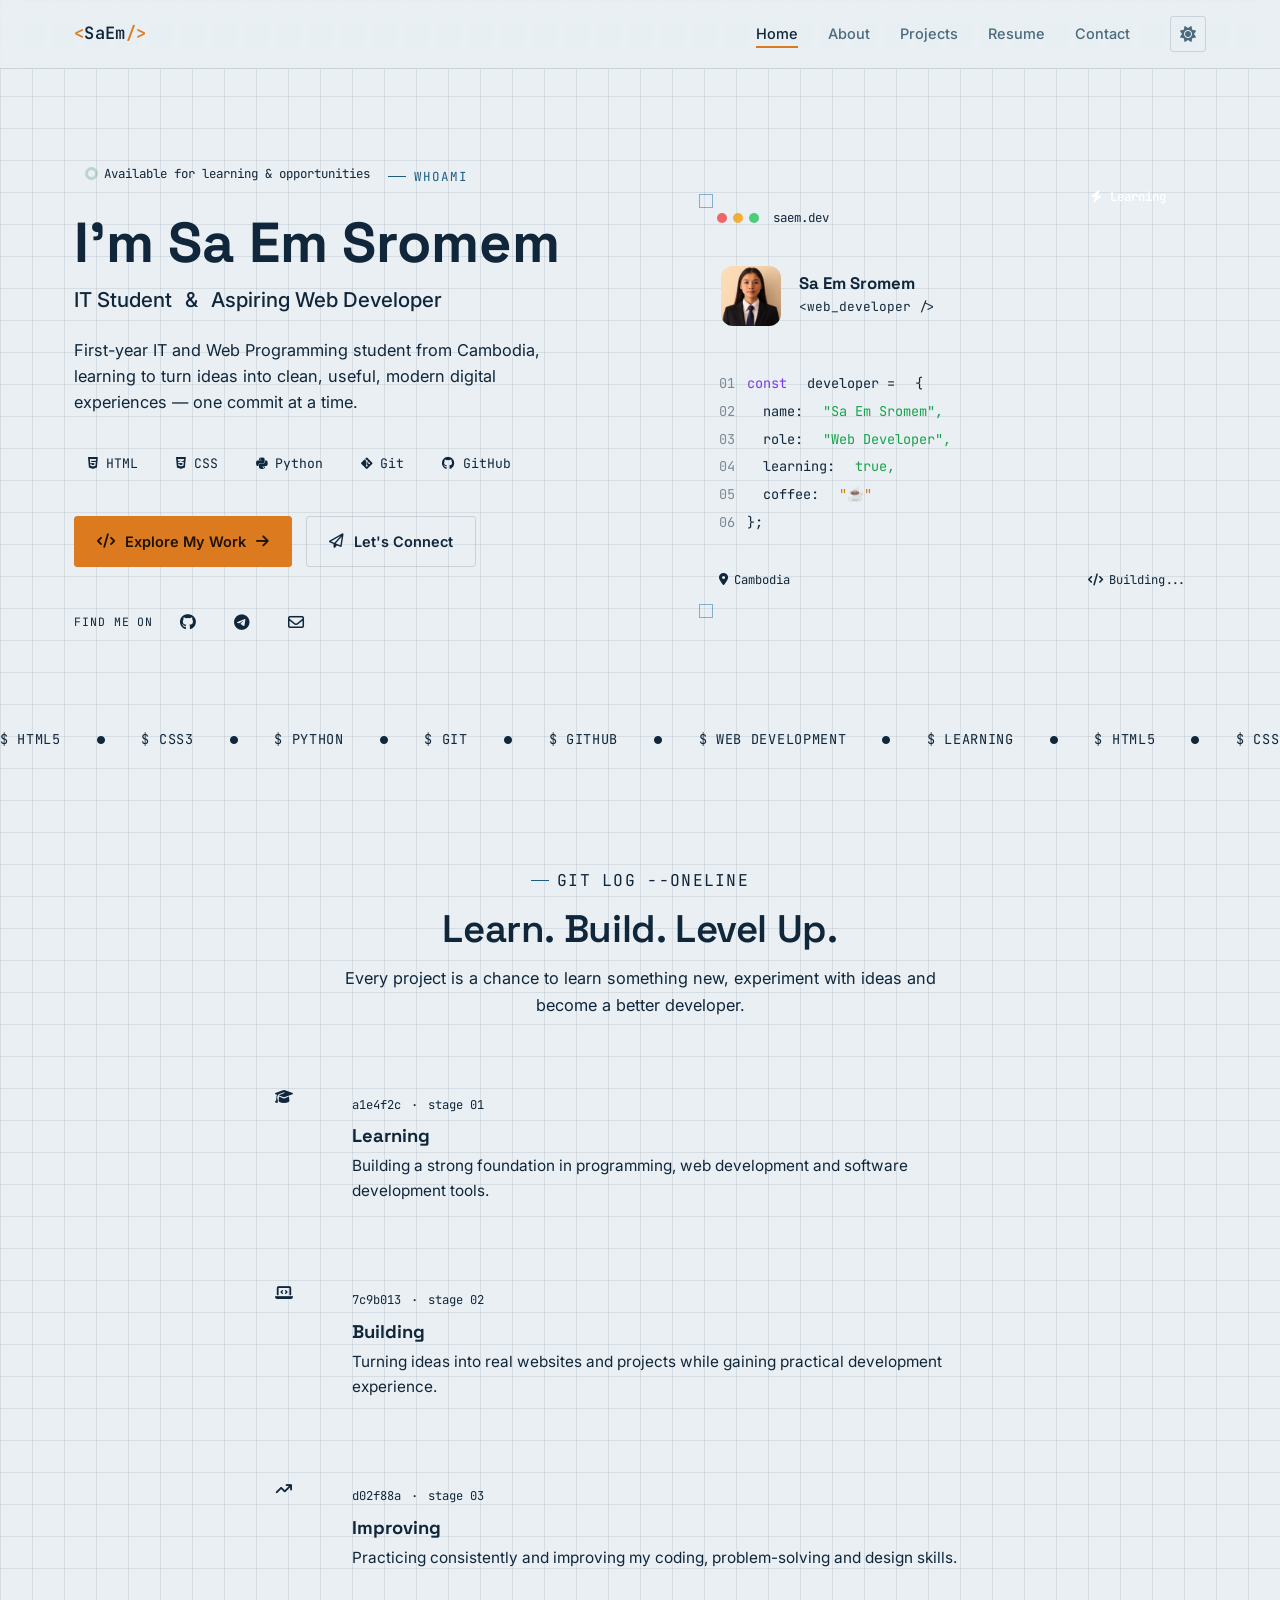
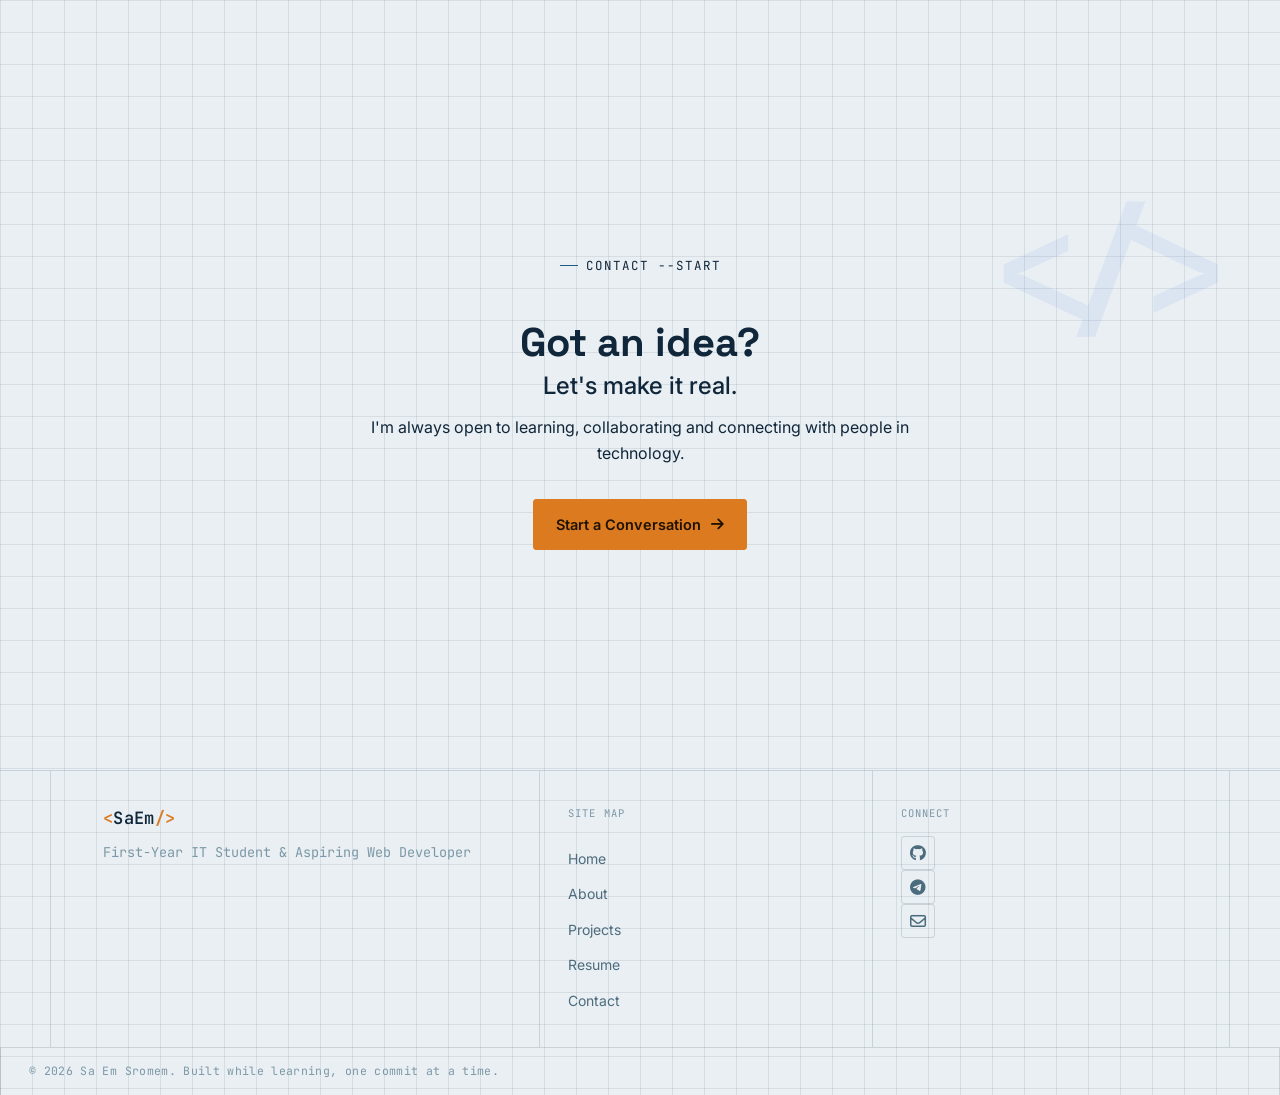
==== commit ac6dd49f: "update portfolio" ====
--- a/index.html
+++ b/index.html
@@ -3,603 +3,288 @@
 
 <head>
 
-  <!-- =========================
-       BASIC META
-  ========================== -->
-
-  <meta charset="UTF-8" />
-
-  <meta name="viewport" content="width=device-width, initial-scale=1.0" />
-
+  <meta charset="UTF-8">
+  <meta name="viewport" content="width=device-width, initial-scale=1.0">
   <meta name="description"
-    content="Sa Em Sromem — IT and Web Programming student from Cambodia, building projects with HTML, CSS, Python, Git and GitHub." />
-
-  <meta name="author" content="Sa Em Sromem" />
-
+    content="Sa Em Sromem — IT and Web Programming student from Cambodia, building modern websites and learning full-stack development.">
+  <meta name="author" content="Sa Em Sromem">
   <meta name="keywords"
-    content="Sa Em Sromem, Web Programming, IT Student, Web Developer, Portfolio, Cambodia, HTML, CSS, Python, Git, GitHub" />
-
-  <meta name="robots" content="index, follow" />
-
-  <meta name="theme-color" content="#0f172a" />
-
-
-  <!-- =========================
-       SEO / SOCIAL PREVIEW
-  ========================== -->
-
-  <meta property="og:title" content="Sa Em Sromem | Aspiring Web Developer" />
-
-  <meta property="og:description"
-    content="Portfolio of Sa Em Sromem, an IT and Web Programming student from Cambodia." />
-
-  <meta property="og:type" content="website" />
-
-  <meta property="og:image" content="assets/images/profile.jpg" />
-
-
-  <!-- =========================
-       TITLE
-  ========================== -->
-
-  <title>
-    Sa Em Sromem | Aspiring Web Developer
-  </title>
-
-
-  <!-- =========================
-       FONTS
-  ========================== -->
-
-  <link rel="preconnect" href="https://fonts.googleapis.com" />
-
-  <link rel="preconnect" href="https://fonts.gstatic.com" crossorigin />
-
+    content="Sa Em Sromem, Web Programming, IT Student, Web Developer, Portfolio, Cambodia, HTML, CSS, Python, Git, GitHub">
+  <meta name="robots" content="index, follow">
+  <meta name="theme-color" content="#2563eb">
+
+  <meta property="og:title" content="Sa Em Sromem | Aspiring Web Developer">
+  <meta property="og:description" content="Portfolio of Sa Em Sromem, an IT and Web Programming student from Cambodia.">
+  <meta property="og:type" content="website">
+  <meta property="og:image" content="assets/images/profile.jpg">
+
+  <title>Sa Em Sromem | Aspiring Web Developer</title>
+
+  <link rel="preconnect" href="https://fonts.googleapis.com">
+  <link rel="preconnect" href="https://fonts.gstatic.com" crossorigin>
   <link
-    href="https://fonts.googleapis.com/css2?family=Space+Grotesk:wght@500;600;700&family=Inter:wght@400;500;600&family=JetBrains+Mono:wght@400;500&display=swap"
-    rel="stylesheet" />
-
-
-  <!-- =========================
-       FONT AWESOME
-  ========================== -->
-
-  <link rel="stylesheet" href="https://cdnjs.cloudflare.com/ajax/libs/font-awesome/6.5.2/css/all.min.css" />
-
-
-  <!-- =========================
-       WEBSITE STYLES
-  ========================== -->
-
-  <link rel="stylesheet" href="css/style.css" />
-
-  <link rel="stylesheet" href="css/dark-mode.css" />
-
-  <link rel="stylesheet" href="css/responsive.css" />
+    href="https://fonts.googleapis.com/css2?family=Space+Grotesk:wght@500;600;700&family=Inter:wght@400;500;600;700&family=JetBrains+Mono:wght@400;500;600&display=swap"
+    rel="stylesheet">
+  <link rel="stylesheet" href="https://cdnjs.cloudflare.com/ajax/libs/font-awesome/6.5.2/css/all.min.css">
+
+  <link rel="stylesheet" href="css/style.css">
+  <link rel="stylesheet" href="css/dark-mode.css">
+  <link rel="stylesheet" href="css/responsive.css">
+  <link rel="stylesheet" href="css/home.css">
 
 </head>
 
-
 <body>
 
-  <!-- =====================================================
-       HEADER / NAVIGATION
-  ====================================================== -->
-
   <header>
-
     <nav class="navbar" aria-label="Main navigation">
-
       <div class="container">
 
-
-        <!-- =========================
-             LOGO
-        ========================== -->
-
         <a href="index.html" class="nav-logo" aria-label="Sa Em Sromem Home">
-
-          <span class="bracket">
-            &lt;
-          </span>
-
-          SaEm
-
-          <span class="bracket">
-            /&gt;
-          </span>
-
+          <span class="bracket">&lt;</span>SaEm<span class="bracket">/&gt;</span>
         </a>
 
-
-        <!-- =========================
-             NAVIGATION
-        ========================== -->
-
         <div class="nav-menu">
-
           <ul class="nav-links">
-
-            <li>
-              <a href="index.html" class="active" aria-current="page">
-                Home
-              </a>
-            </li>
-
-            <li>
-              <a href="pages/about.html">
-                About
-              </a>
-            </li>
-
-            <li>
-              <a href="pages/projects.html">
-                Projects
-              </a>
-            </li>
-
-            <li>
-              <a href="pages/resume.html">
-                Resume
-              </a>
-            </li>
-
-            <li>
-              <a href="pages/contact.html">
-                Contact
-              </a>
-            </li>
-
+            <li><a href="index.html" class="active" aria-current="page">Home</a></li>
+            <li><a href="pages/about.html">About</a></li>
+            <li><a href="pages/projects.html">Projects</a></li>
+            <li><a href="pages/resume.html">Resume</a></li>
+            <li><a href="pages/contact.html">Contact</a></li>
           </ul>
 
-
-          <!-- =========================
-               NAV ACTIONS
-          ========================== -->
-
           <div class="nav-actions">
-
-
-            <!-- Theme Toggle -->
-
-            <button class="theme-toggle" type="button" aria-label="Switch to dark mode" aria-pressed="false">
-
+            <button class="theme-toggle" type="button" aria-label="Toggle dark mode" aria-pressed="false">
               <i class="fa-solid fa-sun icon-sun" aria-hidden="true"></i>
-
               <i class="fa-solid fa-moon icon-moon" aria-hidden="true"></i>
-
             </button>
-
-
-            <!-- Mobile Menu -->
-
             <button class="hamburger" type="button" aria-label="Open navigation menu" aria-expanded="false">
-
-              <span></span>
-              <span></span>
-              <span></span>
-
+              <span></span><span></span><span></span>
             </button>
-
-          </div>
-
-        </div>
-
-      </div>
-
+          </div>
+        </div>
+
+      </div>
     </nav>
-
   </header>
 
-
-  <!-- =====================================================
-       MAIN CONTENT
-  ====================================================== -->
-
   <main>
 
-
-    <!-- =================================================
-         HERO SECTION
-    ================================================== -->
-
-    <section class="hero section" aria-labelledby="hero-title">
-
+    <!-- HERO -->
+    <section class="hero-section" aria-labelledby="hero-title">
       <div class="container hero-grid">
 
-
-        <!-- =========================
-             HERO CONTENT
-        ========================== -->
-
         <div class="hero-content reveal">
 
-
-          <p class="eyebrow">
-            Hello, World! 👋
+          <div class="hero-status">
+            <span class="status-dot"></span>
+            <span>Available for learning &amp; opportunities</span>
+          </div>
+
+          <p class="eyebrow">whoami</p>
+
+          <h1 id="hero-title">I'm <span class="gradient-text">Sa Em Sromem</span></h1>
+
+          <p class="hero-role">
+            IT Student <span class="divider">&amp;</span> Aspiring Web Developer
           </p>
 
-
-          <h1 id="hero-title">
-            Sa Em Sromem
-          </h1>
-
-
-          <h2 class="hero-title">
-            First-Year IT Student
-            <span>&amp;</span>
-            Aspiring Web Developer
-          </h2>
-
-
           <p class="hero-text">
-
-            I'm a first-year IT and Web Programming student from Cambodia,
-            passionate about learning how websites and applications are built.
-
-            I'm currently developing my skills in
-            <strong>HTML, CSS, Python, Git and GitHub</strong>,
-            while turning small ideas into practical projects.
-
-            My goal is to grow into a professional web developer
-            and continue building meaningful digital experiences.
-
+            First-year IT and Web Programming student from Cambodia, learning to turn
+            ideas into clean, useful, modern digital experiences — one commit at a time.
           </p>
 
-
-          <!-- =========================
-               HERO ACTIONS
-          ========================== -->
+          <div class="hero-tech-stack">
+            <span><i class="fa-brands fa-html5"></i> HTML</span>
+            <span><i class="fa-brands fa-css3-alt"></i> CSS</span>
+            <span><i class="fa-brands fa-python"></i> Python</span>
+            <span><i class="fa-brands fa-git-alt"></i> Git</span>
+            <span><i class="fa-brands fa-github"></i> GitHub</span>
+          </div>
 
           <div class="hero-actions">
-
-
             <a href="pages/projects.html" class="btn btn-primary">
-
-              <i class="fa-solid fa-code" aria-hidden="true"></i>
-
-              View My Projects
-
+              <i class="fa-solid fa-code"></i> Explore My Work <i class="fa-solid fa-arrow-right"></i>
             </a>
-
-
             <a href="pages/contact.html" class="btn btn-secondary">
-
-              <i class="fa-regular fa-paper-plane" aria-hidden="true"></i>
-
-              Contact Me
-
+              <i class="fa-regular fa-paper-plane"></i> Let's Connect
             </a>
-
-          </div>
-
-
-          <!-- =========================
-               SOCIAL LINKS
-          ========================== -->
+          </div>
 
           <div class="hero-socials" aria-label="Social media links">
-
-
-            <!-- GitHub -->
-
+            <span class="social-label">FIND ME ON</span>
             <a href="https://github.com/saemsromem-cloud" target="_blank" rel="noopener noreferrer"
-              class="footer-social-link" aria-label="Visit my GitHub profile">
-
-              <i class="fa-brands fa-github" aria-hidden="true"></i>
-
-            </a>
-
-
-            <!-- Telegram -->
-
-            <a href="https://t.me/Em_Programming" target="_blank" rel="noopener noreferrer"
-              aria-label="Contact me on Telegram">
-
-              <i class="fa-brands fa-telegram" aria-hidden="true"></i>
-
-            </a>
-
-
-            <!-- Email -->
-
-            <a href="mailto:saemsromem@gmail.com" aria-label="Send me an email">
-
-              <i class="fa-regular fa-envelope" aria-hidden="true"></i>
-
-            </a>
-
-          </div>
-
-        </div>
-
-
-        <!-- =========================
-             PROFILE IMAGE
-        ========================== -->
+              aria-label="GitHub"><i class="fa-brands fa-github"></i></a>
+            <a href="https://t.me/Em_Programming" target="_blank" rel="noopener noreferrer" aria-label="Telegram"><i
+                class="fa-brands fa-telegram"></i></a>
+            <a href="mailto:saemsromem@gmail.com" aria-label="Email"><i class="fa-regular fa-envelope"></i></a>
+          </div>
+
+        </div>
 
         <div class="hero-image-wrap reveal">
 
-          <div class="hero-image-frame">
-
-            <img src="assets/images/profile.jpg" alt="Sa Em Sromem, IT and Web Programming student" class="hero-image"
-              width="500" height="500" loading="eager" />
-
-          </div>
-
-        </div>
-
-      </div>
-
-    </section>
-
-
-    <!-- =================================================
-         QUICK INTRO SECTION
-    ================================================== -->
-
-    <section class="section container reveal" aria-labelledby="intro-title">
-
-      <div class="section-heading">
-
-        <p class="eyebrow">
-          What I Do
-        </p>
-
-        <h2 id="intro-title">
-          Learning. Building. Improving.
-        </h2>
-
-        <p>
-          I believe every project is an opportunity to learn something new
-          and become a better developer.
-        </p>
-
-      </div>
-
-
-      <div class="contact-grid">
-
-
-        <!-- Learning -->
-
-        <article class="card">
-
-          <div class="skill-icon">
-
-            <i class="fa-solid fa-graduation-cap" aria-hidden="true"></i>
-
-          </div>
-
-          <h3>
-            Learning
-          </h3>
-
-          <p>
-            Building a strong foundation in web programming,
-            programming concepts and development tools.
-          </p>
-
-        </article>
-
-
-        <!-- Building -->
-
-        <article class="card">
-
-          <div class="skill-icon">
-
-            <i class="fa-solid fa-laptop-code" aria-hidden="true"></i>
-
-          </div>
-
-          <h3>
-            Building
-          </h3>
-
-          <p>
-            Creating websites and small projects to turn
-            what I learn into practical experience.
-          </p>
-
-        </article>
-
-
-        <!-- Improving -->
-
-        <article class="card">
-
-          <div class="skill-icon">
-
-            <i class="fa-solid fa-arrow-trend-up" aria-hidden="true"></i>
-
-          </div>
-
-          <h3>
-            Improving
-          </h3>
-
-          <p>
-            Continuously improving my coding, design,
-            problem-solving and development skills.
-          </p>
-
-        </article>
-
-      </div>
-
-    </section>
-
-
-    <!-- =================================================
-         CALL TO ACTION
-    ================================================== -->
-
-    <section class="section container reveal" aria-labelledby="cta-title">
-
-      <div class="card">
-
-        <p class="eyebrow">
-          Let's work together
-        </p>
-
-        <h2 id="cta-title">
-          Have an idea or want to connect?
-        </h2>
-
-        <p>
-          I'm always interested in learning, collaborating
-          and connecting with people in technology.
-        </p>
-
-        <a href="pages/contact.html" class="btn btn-primary">
-
-          <i class="fa-regular fa-paper-plane" aria-hidden="true"></i>
-
-          Get In Touch
-
+          <div class="developer-card">
+
+            <div class="developer-card-top">
+              <div class="window-dots"><span></span><span></span><span></span></div>
+              <span class="window-title">saem.dev</span>
+            </div>
+
+            <div class="developer-profile">
+              <div class="profile-ring">
+                <img src="assets/images/profile.jpg" alt="Sa Em Sromem, IT and Web Programming student" width="64"
+                  height="64" loading="eager">
+              </div>
+              <div class="profile-info">
+                <h3>Sa Em Sromem</h3>
+                <p>&lt;web_developer /&gt;</p>
+              </div>
+            </div>
+
+            <div class="code-window">
+              <div class="code-line"><span class="code-number">01</span><span class="code-purple">const</span><span
+                  class="code-white">&nbsp;developer&nbsp;=</span><span class="code-blue">&nbsp;{</span></div>
+              <div class="code-line"><span class="code-number">02</span><span
+                  class="code-white">&nbsp;&nbsp;name:</span><span class="code-green">&nbsp;"Sa Em Sromem",</span></div>
+              <div class="code-line"><span class="code-number">03</span><span
+                  class="code-white">&nbsp;&nbsp;role:</span><span class="code-green">&nbsp;"Web Developer",</span>
+              </div>
+              <div class="code-line"><span class="code-number">04</span><span
+                  class="code-white">&nbsp;&nbsp;learning:</span><span class="code-green">&nbsp;true,</span></div>
+              <div class="code-line"><span class="code-number">05</span><span
+                  class="code-white">&nbsp;&nbsp;coffee:</span><span class="code-orange">&nbsp;"☕"</span></div>
+              <div class="code-line"><span class="code-number">06</span><span class="code-blue">};</span><span
+                  class="caret"></span></div>
+            </div>
+
+            <div class="developer-card-bottom">
+              <span><i class="fa-solid fa-location-dot"></i> Cambodia</span>
+              <span><i class="fa-solid fa-code"></i> Building...</span>
+            </div>
+
+          </div>
+
+          <div class="floating-badge">
+            <i class="fa-solid fa-bolt"></i>
+            <span>Learning</span>
+          </div>
+
+        </div>
+
+      </div>
+    </section>
+
+    <!-- MARQUEE -->
+    <section class="tech-marquee" aria-label="Technologies">
+      <div class="marquee-track">
+        <span>HTML5</span><i class="fa-solid fa-circle"></i>
+        <span>CSS3</span><i class="fa-solid fa-circle"></i>
+        <span>PYTHON</span><i class="fa-solid fa-circle"></i>
+        <span>GIT</span><i class="fa-solid fa-circle"></i>
+        <span>GITHUB</span><i class="fa-solid fa-circle"></i>
+        <span>WEB DEVELOPMENT</span><i class="fa-solid fa-circle"></i>
+        <span>LEARNING</span><i class="fa-solid fa-circle"></i>
+        <span>HTML5</span><i class="fa-solid fa-circle"></i>
+        <span>CSS3</span><i class="fa-solid fa-circle"></i>
+        <span>PYTHON</span><i class="fa-solid fa-circle"></i>
+        <span>GIT</span><i class="fa-solid fa-circle"></i>
+        <span>GITHUB</span><i class="fa-solid fa-circle"></i>
+        <span>WEB DEVELOPMENT</span><i class="fa-solid fa-circle"></i>
+        <span>LEARNING</span><i class="fa-solid fa-circle"></i>
+      </div>
+    </section>
+
+    <!-- WHAT I DO -->
+    <section class="section container" aria-labelledby="intro-title">
+
+      <div class="section-heading reveal">
+        <p class="eyebrow">git log --oneline</p>
+        <h2 id="intro-title">Learn. Build. Level Up.</h2>
+        <p>Every project is a chance to learn something new, experiment with ideas and become a better developer.</p>
+      </div>
+
+      <div class="journey-log">
+
+        <div class="journey-item reveal">
+          <div class="journey-node"><i class="fa-solid fa-graduation-cap"></i></div>
+          <div class="journey-body">
+            <div class="journey-meta"><span class="hash">a1e4f2c</span><span>·</span><span>stage 01</span></div>
+            <h3>Learning</h3>
+            <p>Building a strong foundation in programming, web development and software development tools.</p>
+          </div>
+        </div>
+
+        <div class="journey-item reveal">
+          <div class="journey-node"><i class="fa-solid fa-laptop-code"></i></div>
+          <div class="journey-body">
+            <div class="journey-meta"><span class="hash">7c9b013</span><span>·</span><span>stage 02</span></div>
+            <h3>Building</h3>
+            <p>Turning ideas into real websites and projects while gaining practical development experience.</p>
+          </div>
+        </div>
+
+        <div class="journey-item reveal">
+          <div class="journey-node"><i class="fa-solid fa-arrow-trend-up"></i></div>
+          <div class="journey-body">
+            <div class="journey-meta"><span class="hash">d02f88a</span><span>·</span><span>stage 03</span></div>
+            <h3>Improving</h3>
+            <p>Practicing consistently and improving my coding, problem-solving and design skills.</p>
+          </div>
+        </div>
+
+      </div>
+
+    </section>
+
+    <!-- CTA -->
+    <section class="section container" aria-labelledby="cta-title">
+      <div class="modern-cta reveal">
+        <div class="cta-decoration">&lt;/&gt;</div>
+        <div class="cta-content">
+          <p class="eyebrow" style="justify-content:center;">contact --start</p>
+          <h2 id="cta-title">Got an idea?<span>Let's make it real.</span></h2>
+          <p>I'm always open to learning, collaborating and connecting with people in technology.</p>
+          <a href="pages/contact.html" class="btn btn-primary">Start a Conversation <i
+              class="fa-solid fa-arrow-right"></i></a>
+        </div>
+      </div>
+    </section>
+
+  </main>
+
+  <footer class="footer">
+    <div class="container">
+
+      <div class="footer-brand">
+        <a href="index.html" class="nav-logo" aria-label="Sa Em Sromem Home">
+          <span class="bracket">&lt;</span>SaEm<span class="bracket">/&gt;</span>
         </a>
-
-      </div>
-
-    </section>
-
-  </main>
-
-
-  <!-- =====================================================
-       FOOTER
-  ====================================================== -->
-
-  <footer class="footer">
-
-    <div class="container">
-
-
-      <!-- =========================
-           FOOTER BRAND
-      ========================== -->
-
-      <div class="footer-brand">
-
-        <a href="index.html" class="nav-logo" aria-label="Sa Em Sromem Home">
-
-          <span class="bracket">
-            &lt;
-          </span>
-
-          SaEm
-
-          <span class="bracket">
-            /&gt;
-          </span>
-
-        </a>
-
-
-        <p>
-          First-Year IT Student
-          &amp;
-          Aspiring Web Developer
-        </p>
-
-      </div>
-
-
-      <!-- =========================
-           FOOTER LINKS
-      ========================== -->
+        <p>First-Year IT Student &amp; Aspiring Web Developer</p>
+      </div>
 
       <ul class="footer-links">
-
-        <li>
-          <a href="index.html">
-            Home
-          </a>
-        </li>
-
-        <li>
-          <a href="pages/about.html">
-            About
-          </a>
-        </li>
-
-        <li>
-          <a href="pages/projects.html">
-            Projects
-          </a>
-        </li>
-
-        <li>
-          <a href="pages/resume.html">
-            Resume
-          </a>
-        </li>
-
-        <li>
-          <a href="pages/contact.html">
-            Contact
-          </a>
-        </li>
-
+        <li><a href="index.html">Home</a></li>
+        <li><a href="pages/about.html">About</a></li>
+        <li><a href="pages/projects.html">Projects</a></li>
+        <li><a href="pages/resume.html">Resume</a></li>
+        <li><a href="pages/contact.html">Contact</a></li>
       </ul>
 
-
-      <!-- =========================
-           SOCIAL LINKS
-      ========================== -->
-
       <div class="footer-social" aria-label="Social media links">
-
-        <a href="https://github.com/saemsromem-cloud" target="_blank" rel="noopener noreferrer" aria-label="GitHub">
-
-          <i class="fa-brands fa-github" aria-hidden="true"></i>
-
-        </a>
-
-
-        <a href="https://t.me/Em_Programming" target="_blank" rel="noopener noreferrer" aria-label="Telegram">
-
-          <i class="fa-brands fa-telegram" aria-hidden="true"></i>
-
-        </a>
-
-
-        <a href="mailto:saemsromem@gmail.com" aria-label="Email">
-
-          <i class="fa-regular fa-envelope" aria-hidden="true"></i>
-
-        </a>
-
+        <a href="https://github.com/saemsromem-cloud" target="_blank" rel="noopener noreferrer" aria-label="GitHub"><i
+            class="fa-brands fa-github"></i></a>
+        <a href="https://t.me/Em_Programming" target="_blank" rel="noopener noreferrer" aria-label="Telegram"><i
+            class="fa-brands fa-telegram"></i></a>
+        <a href="mailto:saemsromem@gmail.com" aria-label="Email"><i class="fa-regular fa-envelope"></i></a>
       </div>
 
     </div>
 
-
-    <!-- =========================
-         COPYRIGHT
-    ========================== -->
-
-    <p class="footer-bottom">
-
-      &copy;
-
-      <span data-current-year></span>
-
-      Sa Em Sromem.
-
-      Built while learning,
-      one commit at a time.
-
-    </p>
-
+    <p class="footer-bottom">&copy; <span data-current-year></span> Sa Em Sromem. Built while learning, one commit at a
+      time.</p>
   </footer>
 
-
-  <!-- =====================================================
-       JAVASCRIPT
-  ====================================================== -->
-
   <script src="js/script.js"></script>
 
 </body>
--- a/css/style.css
+++ b/css/style.css
@@ -1,111 +1,62 @@
-/* ==========================================================================
-   style.css — Global Portfolio Styles
-   ========================================================================== */
-
-/* =========================
-   1. VARIABLES
-========================= */
+/* =========================================================
+   SA EM SROMEM — PORTFOLIO DESIGN SYSTEM
+   Concept: a drafting table. Light mode = paper + pencil ink,
+   dark mode = cyanotype blueprint. Sections are "sheets",
+   panels get frame-corner ticks, headings carry revision tags.
+========================================================= */
 
 :root {
-  /* Colors */
-  --color-primary: #2563eb;
-  --color-primary-dark: #1d4ed8;
-  --color-primary-light: #60a5fa;
-
-  --color-bg: #f8fafc;
-  --color-bg-alt: #ffffff;
-  --color-surface: #f1f5f9;
-
-  --color-text: #0f172a;
-  --color-text-muted: #64748b;
-
-  --color-border: #e2e8f0;
-
-  --color-success: #16a34a;
-  --color-danger: #dc2626;
-
-  /* Typography */
-  --font-display: "Space Grotesk", "Segoe UI", sans-serif;
-  --font-body: "Inter", "Segoe UI", sans-serif;
-  --font-mono: "JetBrains Mono", "Courier New", monospace;
-
-  /* Spacing */
-  --space-xs: 0.5rem;
-  --space-sm: 1rem;
-  --space-md: 1.5rem;
-  --space-lg: 2.5rem;
-  --space-xl: 4rem;
-  --space-2xl: 7rem;
-
-  /* Radius */
-  --radius-sm: 10px;
-  --radius-md: 16px;
-  --radius-lg: 24px;
-  --radius-full: 999px;
-
-  /* Shadows */
-  --shadow-sm:
-    0 2px 8px rgba(15, 23, 42, 0.06);
-
-  --shadow-md:
-    0 10px 30px rgba(15, 23, 42, 0.09);
-
-  --shadow-lg:
-    0 20px 50px rgba(15, 23, 42, 0.14);
-
-  --shadow-primary:
-    0 12px 30px rgba(37, 99, 235, 0.25);
-
-  /* Layout */
-  --max-width: 1160px;
-  --nav-height: 76px;
-
-  /* Motion */
-  --transition-fast: 0.2s ease;
-  --transition-base: 0.35s ease;
-  --transition-slow: 0.6s ease;
-}
-
-
-/* =========================
-   2. RESET
-========================= */
-
-*,
-*::before,
-*::after {
+  /* -- paper / light (default) -- */
+  --bg: #E9EFF3;
+  --bg-soft: #DEE7EC;
+  --grid-line: rgba(16, 38, 58, 0.09);
+  --panel: #F5F8FA;
+  --panel-border: rgba(16, 38, 58, 0.14);
+  --ink: #10263A;
+  --ink-muted: #4C6B7D;
+  --ink-faint: #7C97A6;
+
+  --accent: #DB7A1F;
+  /* amber marker */
+  --accent-ink: #7A4200;
+  --blue: #2B7FB0;
+  /* blueprint blue */
+  --blue-strong: #1C5C82;
+  --ok: #2E8B57;
+
+  --font-display: 'Space Grotesk', 'Inter', sans-serif;
+  --font-body: 'Inter', system-ui, sans-serif;
+  --font-mono: 'JetBrains Mono', ui-monospace, monospace;
+
+  --radius: 3px;
+  --container: 1180px;
+
+  color-scheme: light;
+}
+
+/* dark-mode ("cyanotype") token overrides live in dark-mode.css */
+
+/* ---------- reset ---------- */
+* {
   box-sizing: border-box;
-  margin: 0;
-  padding: 0;
 }
 
 html {
   scroll-behavior: smooth;
-  scroll-padding-top: calc(var(--nav-height) + 20px);
 }
 
 body {
-  min-height: 100vh;
-
+  margin: 0;
+  background:
+    linear-gradient(var(--grid-line) 1px, transparent 1px) 0 0 / 32px 32px,
+    linear-gradient(90deg, var(--grid-line) 1px, transparent 1px) 0 0 / 32px 32px,
+    var(--bg);
+  color: var(--ink);
   font-family: var(--font-body);
-  line-height: 1.7;
-
-  background:
-    radial-gradient(circle at 10% 10%,
-      rgba(37, 99, 235, 0.05),
-      transparent 28%),
-    var(--color-bg);
-
-  color: var(--color-text);
-
+  font-size: 16px;
+  line-height: 1.6;
   -webkit-font-smoothing: antialiased;
-  text-rendering: optimizeLegibility;
-
-  overflow-x: hidden;
-
-  transition:
-    background-color var(--transition-base),
-    color var(--transition-base);
+  transition: background-color .25s ease, color .25s ease;
 }
 
 img {
@@ -118,1120 +69,497 @@
   text-decoration: none;
 }
 
-ul,
-ol {
+ul {
   list-style: none;
-}
-
-button,
-input,
-textarea {
-  font: inherit;
-}
-
-button {
-  border: none;
-  background: none;
-  cursor: pointer;
-}
-
-textarea {
-  resize: vertical;
-}
-
-::selection {
-  background: rgba(37, 99, 235, 0.2);
-  color: var(--color-text);
-}
-
-
-/* =========================
-   3. TYPOGRAPHY
-========================= */
+  margin: 0;
+  padding: 0;
+}
 
 h1,
 h2,
-h3,
-h4 {
+h3 {
   font-family: var(--font-display);
-  font-weight: 700;
+  color: var(--ink);
+  margin: 0;
   line-height: 1.15;
-  letter-spacing: -0.025em;
-}
-
-h1 {
-  font-size: clamp(2.6rem, 6vw, 4.5rem);
-}
-
-h2 {
-  font-size: clamp(2rem, 4vw, 2.8rem);
-}
-
-h3 {
-  font-size: 1.3rem;
-}
-
-h4 {
-  font-size: 1rem;
 }
 
 p {
-  color: var(--color-text-muted);
-}
-
+  margin: 0;
+}
+
+button {
+  font: inherit;
+  background: none;
+  border: none;
+  cursor: pointer;
+  color: inherit;
+}
+
+:focus-visible {
+  outline: 2px solid var(--accent);
+  outline-offset: 3px;
+}
+
+@media (prefers-reduced-motion: reduce) {
+
+  *,
+  *::before,
+  *::after {
+    animation-duration: .001ms !important;
+    transition-duration: .001ms !important;
+    scroll-behavior: auto !important;
+  }
+}
+
+.container {
+  max-width: var(--container);
+  margin: 0 auto;
+  padding: 0 24px;
+}
+
+.section {
+  padding: 88px 0;
+}
+
+/* ---------- eyebrow / revision tags ---------- */
 .eyebrow {
   display: inline-flex;
   align-items: center;
-  gap: 0.5rem;
-
-  margin-bottom: var(--space-sm);
-
-  color: var(--color-primary);
-
-  font-family: var(--font-mono);
-  font-size: 0.78rem;
-  font-weight: 500;
-
-  text-transform: lowercase;
-  letter-spacing: 0.04em;
+  gap: 8px;
+  font-family: var(--font-mono);
+  font-size: 12.5px;
+  letter-spacing: .08em;
+  text-transform: uppercase;
+  color: var(--blue-strong);
+  margin: 0 0 14px;
 }
 
 .eyebrow::before {
-  content: "//";
-  color: var(--color-text-muted);
-}
-
-
-/* =========================
-   4. LAYOUT
-========================= */
-
-.container {
-  width: min(100% - 2rem, var(--max-width));
-  margin-inline: auto;
-}
-
-.section {
-  padding-block: var(--space-2xl);
-}
-
-.section-header {
-  max-width: 680px;
-  margin-inline: auto;
-  margin-bottom: var(--space-xl);
-  text-align: center;
-}
-
-.section-header p {
-  margin-top: 0.8rem;
-}
-
-
-/* =========================
-   5. BUTTONS
-========================= */
-
+  content: "";
+  width: 18px;
+  height: 1px;
+  background: var(--blue-strong);
+}
+
+.eyebrow i {
+  font-size: 11px;
+}
+
+.section-header,
+.section-heading {
+  max-width: 640px;
+  margin: 0 0 48px;
+}
+
+.section-header h2,
+.section-heading h2 {
+  font-size: clamp(28px, 3.4vw, 40px);
+  font-weight: 600;
+  margin-bottom: 12px;
+  letter-spacing: -0.01em;
+}
+
+.section-header p,
+.section-heading p {
+  color: var(--ink-muted);
+  font-size: 16px;
+}
+
+/* revision/version tag — used where content markers previously read 01/02/03 */
+.section-number,
+.project-number,
+.roadmap-number,
+.goal-number,
+.journey-number {
+  display: inline-block;
+  font-family: var(--font-mono);
+  font-size: 11px;
+  letter-spacing: .05em;
+  color: var(--accent-ink);
+  background: color-mix(in srgb, var(--accent) 18%, transparent);
+  border: 1px solid color-mix(in srgb, var(--accent) 55%, transparent);
+  padding: 2px 7px;
+  border-radius: 2px;
+  margin-bottom: 8px;
+}
+
+/* ---------- buttons ---------- */
 .btn {
   display: inline-flex;
   align-items: center;
-  justify-content: center;
-
-  gap: 0.6rem;
-
-  min-height: 48px;
-  padding: 0.8rem 1.35rem;
-
-  border-radius: var(--radius-sm);
-
-  font-size: 0.92rem;
+  gap: 10px;
+  padding: 13px 22px;
+  font-family: var(--font-body);
   font-weight: 600;
-
+  font-size: 14.5px;
+  border-radius: var(--radius);
+  border: 1px solid transparent;
+  transition: transform .15s ease, background-color .15s ease, border-color .15s ease, color .15s ease;
   white-space: nowrap;
-
-  transition:
-    transform var(--transition-fast),
-    box-shadow var(--transition-fast),
-    background-color var(--transition-fast),
-    border-color var(--transition-fast),
-    color var(--transition-fast);
-}
-
-.btn i {
-  transition: transform var(--transition-fast);
-}
-
-.btn:hover i {
-  transform: translateX(2px);
+}
+
+.btn:hover {
+  transform: translateY(-2px);
 }
 
 .btn-primary {
-  color: #fff;
-
-  background:
-    linear-gradient(135deg,
-      var(--color-primary),
-      var(--color-primary-dark));
-
-  box-shadow: var(--shadow-primary);
-}
-
-.btn-primary:hover,
-.btn-primary:focus-visible {
-  transform: translateY(-3px);
-
-  box-shadow:
-    0 16px 35px rgba(37, 99, 235, 0.3);
+  background: var(--accent);
+  color: #201200;
+  border-color: var(--accent);
+}
+
+html.dark-mode .btn-primary {
+  color: #201200;
+}
+
+.btn-primary:hover {
+  background: color-mix(in srgb, var(--accent) 88%, white 12%);
 }
 
 .btn-secondary {
-  color: var(--color-text);
-
-  background: var(--color-bg-alt);
-
-  border: 1px solid var(--color-border);
-}
-
-.btn-secondary:hover,
-.btn-secondary:focus-visible {
-  color: var(--color-primary);
-  border-color: var(--color-primary);
-
-  transform: translateY(-3px);
-
-  box-shadow: var(--shadow-md);
-}
-
-.btn-block {
-  width: 100%;
-}
-
-
-/* =========================
-   6. ACCESSIBILITY
-========================= */
-
-:focus-visible {
-  outline: 3px solid rgba(37, 99, 235, 0.35);
-  outline-offset: 4px;
-}
-
-
-/* =========================
-   7. NAVIGATION
-========================= */
-
-.navbar {
+  background: transparent;
+  color: var(--ink);
+  border-color: var(--panel-border);
+}
+
+.btn-secondary:hover {
+  border-color: var(--blue);
+  color: var(--blue-strong);
+}
+
+/* ---------- nav ---------- */
+header {
   position: sticky;
   top: 0;
-
-  z-index: 1000;
-
-  min-height: var(--nav-height);
-
-  display: flex;
-  align-items: center;
-
-  background: rgba(248, 250, 252, 0.78);
-
-  backdrop-filter: blur(18px);
-  -webkit-backdrop-filter: blur(18px);
-
-  border-bottom: 1px solid rgba(226, 232, 240, 0.8);
-
-  transition:
-    background-color var(--transition-base),
-    border-color var(--transition-base);
+  z-index: 50;
+}
+
+.navbar {
+  background: color-mix(in srgb, var(--bg) 88%, transparent);
+  backdrop-filter: blur(10px);
+  border-bottom: 1px solid var(--panel-border);
 }
 
 .navbar .container {
   display: flex;
   align-items: center;
   justify-content: space-between;
+  height: 68px;
 }
 
 .nav-logo {
   font-family: var(--font-mono);
-  font-size: 1.15rem;
   font-weight: 600;
-
-  letter-spacing: -0.04em;
-
-  transition: transform var(--transition-fast);
-}
-
-.nav-logo:hover {
-  transform: translateY(-1px);
+  font-size: 17px;
+  letter-spacing: .02em;
 }
 
 .nav-logo .bracket {
-  color: var(--color-primary);
+  color: var(--accent);
 }
 
 .nav-menu {
   display: flex;
   align-items: center;
-  gap: var(--space-lg);
+  gap: 40px;
 }
 
 .nav-links {
   display: flex;
+  gap: 30px;
+}
+
+.nav-links a {
+  font-size: 14.5px;
+  font-weight: 500;
+  color: var(--ink-muted);
+  position: relative;
+  padding: 4px 0;
+}
+
+.nav-links a:hover,
+.nav-links a.active {
+  color: var(--ink);
+}
+
+.nav-links a.active::after {
+  content: "";
+  position: absolute;
+  left: 0;
+  right: 0;
+  bottom: -2px;
+  height: 2px;
+  background: var(--accent);
+}
+
+.nav-actions {
+  display: flex;
   align-items: center;
-  gap: 1.6rem;
-}
-
-.nav-links a {
+  gap: 14px;
+}
+
+.theme-toggle {
+  width: 36px;
+  height: 36px;
+  display: grid;
+  place-items: center;
+  border: 1px solid var(--panel-border);
+  border-radius: var(--radius);
+  color: var(--ink-muted);
+}
+
+.theme-toggle .icon-moon {
+  display: none;
+}
+
+html.dark-mode .theme-toggle .icon-sun {
+  display: none;
+}
+
+html.dark-mode .theme-toggle .icon-moon {
+  display: block;
+}
+
+.theme-toggle:hover {
+  color: var(--accent);
+  border-color: var(--accent);
+}
+
+.hamburger {
+  display: none;
+  width: 36px;
+  height: 36px;
+  flex-direction: column;
+  justify-content: center;
+  gap: 5px;
+}
+
+.hamburger span {
+  width: 20px;
+  height: 2px;
+  background: var(--ink);
+  transition: transform .2s ease, opacity .2s ease;
+}
+
+/* ---------- panels / cards with frame-corner ticks ---------- */
+.card {
   position: relative;
-
-  padding-block: 0.4rem;
-
-  color: var(--color-text-muted);
-
-  font-size: 0.9rem;
-  font-weight: 600;
-
-  transition: color var(--transition-fast);
-}
-
-.nav-links a::after {
+  background: var(--panel);
+  border: 1px solid var(--panel-border);
+  border-radius: var(--radius);
+  padding: 32px;
+}
+
+.card::before,
+.card::after,
+.developer-card::before,
+.developer-card::after {
   content: "";
-
   position: absolute;
-
-  left: 50%;
-  bottom: -5px;
-
-  width: 0;
-  height: 2px;
-
-  background: var(--color-primary);
-
-  transform: translateX(-50%);
-
-  transition: width var(--transition-fast);
-}
-
-.nav-links a:hover,
-.nav-links a:focus-visible,
-.nav-links a.active {
-  color: var(--color-primary);
-}
-
-.nav-links a:hover::after,
-.nav-links a:focus-visible::after,
-.nav-links a.active::after {
-  width: 100%;
-}
-
-
-/* =========================
-   8. NAV ACTIONS
-========================= */
-
-.nav-actions {
-  display: flex;
-  align-items: center;
-  gap: 0.65rem;
-}
-
-.theme-toggle {
+  width: 12px;
+  height: 12px;
+  border: 1.5px solid var(--blue);
+  opacity: .55;
+  pointer-events: none;
+}
+
+.card::before {
+  top: -1px;
+  left: -1px;
+  border-right: none;
+  border-bottom: none;
+}
+
+.card::after {
+  bottom: -1px;
+  right: -1px;
+  border-left: none;
+  border-top: none;
+}
+
+.resume-heading {
+  display: flex;
+  align-items: flex-start;
+  gap: 16px;
+  margin-bottom: 18px;
+}
+
+.resume-icon {
   width: 42px;
   height: 42px;
-
-  display: flex;
-  align-items: center;
-  justify-content: center;
-
-  border: 1px solid var(--color-border);
-  border-radius: 50%;
-
-  color: var(--color-text);
-
-  background: var(--color-bg-alt);
-
-  transition:
-    transform var(--transition-fast),
-    background-color var(--transition-fast),
-    border-color var(--transition-fast);
-}
-
-.theme-toggle:hover {
-  transform: rotate(12deg) scale(1.05);
-  border-color: var(--color-primary);
-  color: var(--color-primary);
-}
-
-.theme-toggle .icon-moon {
-  display: none;
-}
-
-
-/* =========================
-   9. HAMBURGER
-========================= */
-
-.hamburger {
-  display: none;
-
-  width: 42px;
-  height: 42px;
-
-  align-items: center;
-  justify-content: center;
-
-  flex-direction: column;
-  gap: 5px;
-
-  border: 1px solid var(--color-border);
-  border-radius: var(--radius-sm);
-
-  background: var(--color-bg-alt);
-}
-
-.hamburger span {
-  width: 21px;
-  height: 2px;
-
-  border-radius: 10px;
-
-  background: var(--color-text);
-
-  transition:
-    transform var(--transition-fast),
-    opacity var(--transition-fast);
-}
-
-
-/* =========================
-   10. HERO
-========================= */
-
-.hero {
-  min-height: calc(100vh - var(--nav-height));
-
-  display: flex;
-  align-items: center;
-
-  padding-block: var(--space-2xl);
-}
-
-.hero-grid {
+  flex-shrink: 0;
   display: grid;
-
-  grid-template-columns: 1.1fr 0.9fr;
-
-  align-items: center;
-
-  gap: clamp(3rem, 8vw, 7rem);
-}
-
-.hero-content h1 {
-  margin-bottom: 0.5rem;
-}
-
-.hero-title {
-  margin-bottom: var(--space-md);
-
-  color: var(--color-text-muted);
-
-  font-size: clamp(1.1rem, 2vw, 1.45rem);
-
-  font-weight: 500;
-}
-
-.hero-text {
-  max-width: 55ch;
-
-  margin-bottom: var(--space-lg);
-
-  font-size: 1rem;
-}
-
-.hero-actions {
-  display: flex;
-  flex-wrap: wrap;
-  gap: 0.8rem;
-
-  margin-bottom: var(--space-lg);
-}
-
-.hero-socials {
-  display: flex;
-  align-items: center;
-  gap: 1rem;
-}
-
-.hero-socials a {
-  width: 40px;
-  height: 40px;
-
-  display: flex;
-  align-items: center;
-  justify-content: center;
-
-  border: 1px solid var(--color-border);
-  border-radius: 50%;
-
-  color: var(--color-text-muted);
-  background: var(--color-bg-alt);
-
-  transition:
-    transform var(--transition-fast),
-    color var(--transition-fast),
-    border-color var(--transition-fast),
-    box-shadow var(--transition-fast);
-}
-
-.hero-socials a:hover {
-  color: var(--color-primary);
-  border-color: var(--color-primary);
-
-  transform: translateY(-4px);
-
-  box-shadow: var(--shadow-md);
-}
-
-
-/* =========================
-   11. HERO IMAGE
-========================= */
-
-.hero-image-wrap {
-  display: flex;
-  justify-content: center;
-}
-
-.hero-image-frame {
-  position: relative;
-
-  width: min(370px, 78vw);
-  aspect-ratio: 1;
-
-  padding: 8px;
-
-  border-radius: 50%;
-
-  background:
-    linear-gradient(135deg,
-      var(--color-primary),
-      var(--color-primary-light),
-      #bfdbfe);
-
-  box-shadow:
-    var(--shadow-lg),
-    0 0 0 12px rgba(37, 99, 235, 0.05);
-
-  animation: float-in 0.9s ease both;
-}
-
-.hero-image-frame::before {
-  content: "";
-
-  position: absolute;
-
-  inset: -18px;
-
-  border: 1px dashed rgba(37, 99, 235, 0.2);
-
-  border-radius: 50%;
-
-  animation: spin 20s linear infinite;
-}
-
-.hero-image {
-  width: 100%;
-  height: 100%;
-
-  object-fit: cover;
-
-  border-radius: 50%;
-
-  border: 5px solid var(--color-bg-alt);
-
-  position: relative;
-  z-index: 1;
-}
-
-@keyframes float-in {
-  from {
-    opacity: 0;
-    transform: scale(0.88) translateY(20px);
-  }
-
-  to {
-    opacity: 1;
-    transform: scale(1) translateY(0);
-  }
-}
-
-@keyframes spin {
-  to {
-    transform: rotate(360deg);
-  }
-}
-
-
-/* =========================
-   12. PAGE HERO
-========================= */
-
-.page-hero {
-  padding-block: 5rem 3rem;
-
-  text-align: center;
-}
-
-.page-hero h1 {
-  margin-top: 0.2rem;
-}
-
-.page-hero>p:last-child {
-  max-width: 620px;
-  margin: 0.8rem auto 0;
-
-  font-size: 1rem;
-}
-
-
-/* =========================
-   13. CARDS
-========================= */
-
-.card {
-  background: var(--color-bg-alt);
-
-  border: 1px solid var(--color-border);
-
-  border-radius: var(--radius-md);
-
-  box-shadow: var(--shadow-sm);
-
-  transition:
-    transform var(--transition-base),
-    box-shadow var(--transition-base),
-    border-color var(--transition-base);
-}
-
-.card:hover {
-  border-color: rgba(37, 99, 235, 0.25);
-}
-
-
-/* =========================
-   14. SKILLS
-========================= */
-
-.skills-grid {
-  display: grid;
-
-  grid-template-columns: repeat(3, 1fr);
-
-  gap: var(--space-md);
-}
-
-.skill-card {
-  padding: 1.8rem;
-
-  text-align: center;
-}
-
-.skill-card:hover {
-  transform: translateY(-7px);
-  box-shadow: var(--shadow-md);
-}
-
-.skill-icon {
-  width: 62px;
-  height: 62px;
-
-  margin-inline: auto;
-  margin-bottom: 1rem;
-
-  display: flex;
-  align-items: center;
-  justify-content: center;
-
-  border-radius: var(--radius-md);
-
-  background:
-    linear-gradient(135deg,
-      rgba(37, 99, 235, 0.08),
-      rgba(96, 165, 250, 0.12));
-
-  color: var(--color-primary);
-
-  font-size: 1.55rem;
-}
-
-.skill-card h3 {
-  margin-bottom: 0.4rem;
-}
-
-.skill-card p {
-  font-size: 0.88rem;
-}
-
-
-/* =========================
-   15. TWO COLUMN
-========================= */
-
-.two-col {
-  display: grid;
-
-  grid-template-columns: repeat(2, 1fr);
-
-  gap: clamp(2rem, 6vw, 5rem);
-
-  align-items: start;
-}
-
-.two-col h2 {
-  margin-bottom: 1rem;
-}
-
-
-/* =========================
-   16. JOURNEY LIST
-========================= */
-
-.journey-list {
-  display: flex;
-
-  flex-wrap: wrap;
-
-  gap: 0.6rem;
-
-  margin-top: var(--space-sm);
-}
-
-.journey-list li {
-  padding: 0.45rem 0.85rem;
-
-  border: 1px solid var(--color-border);
-
-  border-radius: var(--radius-full);
-
-  background: var(--color-surface);
-
-  color: var(--color-text);
-
-  font-family: var(--font-mono);
-
-  font-size: 0.78rem;
-}
-
-
-/* =========================
-   17. GOALS
-========================= */
-
-.goals-grid {
-  display: grid;
-
-  grid-template-columns: repeat(2, 1fr);
-
-  gap: var(--space-sm);
-}
-
-.goal-card {
-  display: flex;
-  align-items: flex-start;
-
-  gap: 0.8rem;
-
-  padding: 1rem 1.25rem;
-}
-
-.goal-card i {
-  flex-shrink: 0;
-
-  margin-top: 0.25rem;
-
-  color: var(--color-primary);
-}
-
-.goal-card p {
-  color: var(--color-text);
-
-  font-size: 0.92rem;
-  font-weight: 500;
-}
-
-.goal-card:hover {
-  transform: translateY(-4px);
-  box-shadow: var(--shadow-md);
-}
-
-
-/* =========================
-   18. RESUME
-========================= */
-
-.resume-grid {
-  display: grid;
-
-  grid-template-columns: 0.9fr 1.1fr;
-
-  gap: var(--space-xl);
+  place-items: center;
+  background: color-mix(in srgb, var(--blue) 14%, transparent);
+  color: var(--blue-strong);
+  border-radius: var(--radius);
+  font-size: 17px;
 }
 
 .resume-block {
-  padding: var(--space-lg);
-
-  margin-bottom: var(--space-md);
+  margin-bottom: 22px;
+}
+
+.resume-block h2 {
+  font-size: 20px;
+  margin: 2px 0 10px;
 }
 
 .resume-block h3 {
-  margin-bottom: 1rem;
-
-  display: flex;
-  align-items: center;
-  gap: 0.6rem;
-}
-
-.resume-block h3::before {
-  content: "";
-
-  width: 4px;
-  height: 20px;
-
-  border-radius: 10px;
-
-  background: var(--color-primary);
-}
-
-.resume-project {
-  padding-block: 1rem;
-
-  border-bottom: 1px solid var(--color-border);
-}
-
-.resume-project:last-child {
-  border-bottom: none;
-}
-
-.resume-project h4 {
-  margin-bottom: 0.3rem;
-}
-
-.resume-project a {
-  color: var(--color-primary);
-
-  font-family: var(--font-mono);
-
-  font-size: 0.8rem;
-
-  word-break: break-word;
-
-  transition: color var(--transition-fast);
-}
-
-.resume-project a:hover {
-  color: var(--color-primary-dark);
-}
-
-.resume-cta {
-  padding: var(--space-lg);
-
-  text-align: center;
-
-  background:
-    linear-gradient(135deg,
-      rgba(37, 99, 235, 0.07),
-      transparent);
-}
-
-.resume-cta p {
-  margin-bottom: var(--space-sm);
-}
-
-
-/* =========================
-   19. CONTACT
-========================= */
-
-.contact-grid {
-  display: grid;
-
-  grid-template-columns: 1.1fr 0.9fr;
-
-  gap: var(--space-xl);
-}
-
-.contact-form {
-  padding: var(--space-lg);
-
-  display: flex;
-  flex-direction: column;
-
-  gap: var(--space-md);
-}
-
-.form-group {
-  display: flex;
-  flex-direction: column;
-
-  gap: 0.45rem;
-}
-
-.form-group label {
-  font-size: 0.88rem;
-  font-weight: 600;
-}
-
-.form-group input,
-.form-group textarea {
-  width: 100%;
-
-  padding: 0.85rem 1rem;
-
-  border: 1.5px solid var(--color-border);
-
-  border-radius: var(--radius-sm);
-
-  background: var(--color-bg);
-
-  color: var(--color-text);
-
-  transition:
-    border-color var(--transition-fast),
-    box-shadow var(--transition-fast),
-    background-color var(--transition-fast);
-}
-
-.form-group input:hover,
-.form-group textarea:hover {
-  border-color: #cbd5e1;
-}
-
-.form-group input:focus,
-.form-group textarea:focus {
-  outline: none;
-
-  border-color: var(--color-primary);
-
-  box-shadow:
-    0 0 0 4px rgba(37, 99, 235, 0.08);
-}
-
-.form-group input.input-invalid,
-.form-group textarea.input-invalid {
-  border-color: var(--color-danger);
-}
-
-.form-error {
-  min-height: 1rem;
-
-  color: var(--color-danger);
-
-  font-size: 0.78rem;
-}
-
-.form-status {
-  min-height: 1.2rem;
-
-  font-size: 0.88rem;
-  font-weight: 500;
-}
-
-.form-status-success {
-  color: var(--color-success);
-}
-
-.form-status-error {
-  color: var(--color-danger);
-}
-
-.contact-cards {
-  display: flex;
-  flex-direction: column;
-
-  gap: var(--space-sm);
-}
-
-.contact-card {
-  display: flex;
-  align-items: center;
-
-  gap: var(--space-sm);
-
-  padding: 1rem 1.2rem;
-}
-
-.contact-card:hover {
-  transform: translateY(-4px);
-  box-shadow: var(--shadow-md);
-}
-
-.contact-card .skill-icon {
-  flex-shrink: 0;
-
-  width: 50px;
-  height: 50px;
-
-  margin: 0;
-}
-
-.contact-card-text h4 {
-  margin-bottom: 0.15rem;
-}
-
-.contact-card-text p {
-  font-size: 0.82rem;
-
-  word-break: break-word;
-}
-
-
-/* =========================
-   20. FOOTER
-========================= */
-
-.footer {
-  margin-top: var(--space-2xl);
-
-  padding-top: var(--space-xl);
-
-  border-top: 1px solid var(--color-border);
-}
-
-.footer .container {
-  display: flex;
-
-  flex-wrap: wrap;
-
-  align-items: center;
-  justify-content: space-between;
-
-  gap: var(--space-md);
-}
-
-.footer-brand p {
-  margin-top: 0.35rem;
-
-  font-size: 0.85rem;
-}
-
-.footer-brand .nav-logo {
-  font-size: 1.05rem;
-}
-
-.footer-links {
-  display: flex;
-
-  flex-wrap: wrap;
-
-  gap: 1.2rem;
-}
-
-.footer-links a {
-  color: var(--color-text-muted);
-
-  font-size: 0.85rem;
-  font-weight: 500;
-
-  transition: color var(--transition-fast);
-}
-
-.footer-links a:hover {
-  color: var(--color-primary);
-}
-
-.footer-social {
-  display: flex;
-  gap: 0.6rem;
-}
-
-.footer-social a {
-  width: 38px;
-  height: 38px;
-
-  display: flex;
-  align-items: center;
-  justify-content: center;
-
-  border: 1px solid var(--color-border);
-
-  border-radius: 50%;
-
-  color: var(--color-text-muted);
-
-  background: var(--color-bg-alt);
-
-  transition:
-    transform var(--transition-fast),
-    color var(--transition-fast),
-    background-color var(--transition-fast),
-    border-color var(--transition-fast);
-}
-
-.footer-social a:hover {
-  color: white;
-
-  background: var(--color-primary);
-
-  border-color: var(--color-primary);
-
-  transform: translateY(-3px);
-}
-
-.footer-bottom {
-  margin-top: var(--space-lg);
-
-  padding: var(--space-md) 1rem;
-
-  border-top: 1px solid var(--color-border);
-
-  text-align: center;
-
-  font-size: 0.8rem;
-}
-
-
-/* =========================
-   21. REVEAL ANIMATION
-========================= */
-
+  font-size: 16px;
+  margin: 0 0 8px;
+  color: var(--ink);
+}
+
+.resume-block p {
+  color: var(--ink-muted);
+  margin-bottom: 10px;
+  font-size: 15px;
+}
+
+.resume-block p:last-child {
+  margin-bottom: 0;
+}
+
+/* ---------- reveal-on-scroll ---------- */
 .reveal {
   opacity: 0;
-
-  transform: translateY(25px);
-
-  transition:
-    opacity 0.7s ease,
-    transform 0.7s ease;
+  transform: translateY(18px);
+  transition: opacity .6s ease, transform .6s ease;
 }
 
 .reveal.is-visible {
   opacity: 1;
-
   transform: translateY(0);
 }
 
-
-/* =========================
-   22. REDUCED MOTION
-========================= */
-
-@media (prefers-reduced-motion: reduce) {
-  html {
-    scroll-behavior: auto;
-  }
-
-  *,
-  *::before,
-  *::after {
-    animation-duration: 0.001ms !important;
-    animation-iteration-count: 1 !important;
-    transition-duration: 0.001ms !important;
-  }
-
-  .reveal {
-    opacity: 1;
-    transform: none;
-  }
-
-  .hero-image-frame::before {
-    animation: none;
-  }
+/* ---------- footer as a title block ---------- */
+.footer {
+  border-top: 1px solid var(--panel-border);
+  margin-top: 60px;
+  padding: 0;
+}
+
+.footer .container {
+  display: grid;
+  grid-template-columns: 1.4fr 1fr 1fr;
+  border-left: 1px solid var(--panel-border);
+  border-right: 1px solid var(--panel-border);
+}
+
+.footer-brand,
+.footer-links,
+.footer-social {
+  padding: 34px 28px;
+  border-right: 1px solid var(--panel-border);
+}
+
+.footer-social {
+  border-right: none;
+}
+
+.footer-brand .nav-logo {
+  margin-bottom: 10px;
+  display: inline-block;
+}
+
+.footer-brand p {
+  color: var(--ink-faint);
+  font-size: 13.5px;
+  font-family: var(--font-mono);
+}
+
+.footer-links::before,
+.footer-social::before {
+  content: "SITE MAP";
+  display: block;
+  font-family: var(--font-mono);
+  font-size: 10.5px;
+  letter-spacing: .1em;
+  color: var(--ink-faint);
+  margin-bottom: 14px;
+}
+
+.footer-social::before {
+  content: "CONNECT";
+}
+
+.footer-links {
+  display: flex;
+  flex-direction: column;
+  gap: 10px;
+}
+
+.footer-links li a {
+  font-size: 14px;
+  color: var(--ink-muted);
+}
+
+.footer-links li a:hover {
+  color: var(--accent);
+}
+
+.footer-social {
+  display: flex;
+  flex-direction: column;
+}
+
+.footer-social-row {
+  display: flex;
+  gap: 12px;
+}
+
+.footer-social a {
+  width: 34px;
+  height: 34px;
+  display: grid;
+  place-items: center;
+  border: 1px solid var(--panel-border);
+  border-radius: var(--radius);
+  color: var(--ink-muted);
+}
+
+.footer-social a:hover {
+  color: var(--accent);
+  border-color: var(--accent);
+}
+
+.footer-bottom {
+  margin: 0;
+  padding: 14px 28px;
+  border-left: 1px solid var(--panel-border);
+  border-right: 1px solid var(--panel-border);
+  border-top: 1px solid var(--panel-border);
+  font-family: var(--font-mono);
+  font-size: 11.5px;
+  color: var(--ink-faint);
+  letter-spacing: .03em;
+}
+
+/* ---------- misc shared ---------- */
+.status-dot,
+.status-badge .status-dot,
+.availability-dot {
+  width: 8px;
+  height: 8px;
+  border-radius: 50%;
+  background: var(--ok);
+  box-shadow: 0 0 0 3px color-mix(in srgb, var(--ok) 25%, transparent);
+  display: inline-block;
+}
+
+.status-badge,
+.hero-status,
+.availability {
+  display: inline-flex;
+  align-items: center;
+  gap: 9px;
+  font-family: var(--font-mono);
+  font-size: 12.5px;
+  color: var(--ink-muted);
+  border: 1px solid var(--panel-border);
+  padding: 7px 14px;
+  border-radius: 30px;
+  margin-bottom: 22px;
 }
--- a/css/dark-mode.css
+++ b/css/dark-mode.css
@@ -1,881 +1,23 @@
-/* ==========================================================================
-   dark-mode.css — Professional Dark Theme
-   Activated when <body> has the class "dark-theme"
-   ========================================================================== */
+/* =========================================================
+   CYANOTYPE MODE — the drafting table at night.
+   Toggled by adding "dark-mode" to <html> (see js/script.js).
+========================================================= */
 
+html.dark-mode {
+  --bg: #0D2839;
+  --bg-soft: #0A2130;
+  --grid-line: rgba(180, 220, 235, 0.08);
+  --panel: #123146;
+  --panel-border: rgba(180, 220, 235, 0.16);
+  --ink: #E7F1F5;
+  --ink-muted: #9FBED0;
+  --ink-faint: #6E8FA1;
 
-/* ==========================================================================
-   1. DARK THEME VARIABLES
-   ========================================================================== */
+  --accent: #F2A93B;
+  --accent-ink: #2A1800;
+  --blue: #6FC3E8;
+  --blue-strong: #9AD8F2;
+  --ok: #6FCF97;
 
-body.dark-theme {
-
-  --color-bg: #0b1120;
-  --color-bg-alt: #111a2e;
-
-  --color-surface: #151f35;
-  --color-surface-hover: #1b2944;
-
-  --color-text: #f8fafc;
-  --color-text-muted: #a7b3c7;
-
-  --color-border: rgba(148, 163, 184, 0.16);
-  --color-border-strong: rgba(148, 163, 184, 0.28);
-
-  --shadow-sm:
-    0 2px 8px rgba(0, 0, 0, 0.25);
-
-  --shadow-md:
-    0 10px 30px rgba(0, 0, 0, 0.35);
-
-  --shadow-lg:
-    0 20px 50px rgba(0, 0, 0, 0.45);
-
-  background-color: var(--color-bg);
-  color: var(--color-text);
-
-}
-
-
-/* ==========================================================================
-   2. GLOBAL DARK BACKGROUND
-   ========================================================================== */
-
-body.dark-theme {
-  background:
-    radial-gradient(circle at 10% 10%,
-      rgba(59, 130, 246, 0.08),
-      transparent 30%),
-    radial-gradient(circle at 90% 20%,
-      rgba(139, 92, 246, 0.06),
-      transparent 28%),
-    var(--color-bg);
-}
-
-
-/* ==========================================================================
-   3. TEXT
-   ========================================================================== */
-
-body.dark-theme h1,
-body.dark-theme h2,
-body.dark-theme h3,
-body.dark-theme h4,
-body.dark-theme h5,
-body.dark-theme h6 {
-  color: var(--color-text);
-}
-
-
-body.dark-theme p {
-  color: var(--color-text-muted);
-}
-
-
-body.dark-theme strong {
-  color: var(--color-text);
-}
-
-
-/* ==========================================================================
-   4. NAVBAR
-   ========================================================================== */
-
-body.dark-theme .navbar {
-
-  background-color:
-    rgba(11, 17, 32, 0.78);
-
-  border-bottom:
-    1px solid var(--color-border);
-
-  box-shadow:
-    0 4px 20px rgba(0, 0, 0, 0.18);
-
-  backdrop-filter: blur(16px);
-  -webkit-backdrop-filter: blur(16px);
-
-}
-
-
-/* Navbar links */
-
-body.dark-theme .nav-links a {
-  color: var(--color-text-muted);
-}
-
-
-body.dark-theme .nav-links a:hover,
-body.dark-theme .nav-links a:focus-visible {
-  color: var(--color-text);
-}
-
-
-body.dark-theme .nav-links a.active {
-  color: var(--color-primary);
-}
-
-
-/* Logo */
-
-body.dark-theme .nav-logo {
-  color: var(--color-text);
-}
-
-
-body.dark-theme .nav-logo .bracket {
-  color: var(--color-primary);
-}
-
-
-/* ==========================================================================
-   5. THEME TOGGLE
-   ========================================================================== */
-
-body.dark-theme .theme-toggle {
-
-  color: var(--color-text);
-
-  background-color:
-    rgba(255, 255, 255, 0.05);
-
-  border-color:
-    var(--color-border);
-
-}
-
-
-body.dark-theme .theme-toggle:hover,
-body.dark-theme .theme-toggle:focus-visible {
-
-  color: var(--color-primary);
-
-  background-color:
-    rgba(255, 255, 255, 0.08);
-
-  border-color:
-    var(--color-primary);
-
-  box-shadow:
-    0 0 0 4px rgba(59, 130, 246, 0.10);
-
-}
-
-
-/* Hide sun / show moon */
-
-body.dark-theme .theme-toggle .icon-sun {
-  display: none;
-}
-
-
-body.dark-theme .theme-toggle .icon-moon {
-  display: block;
-}
-
-
-/* ==========================================================================
-   6. HAMBURGER
-   ========================================================================== */
-
-body.dark-theme .hamburger span {
-  background-color: var(--color-text);
-}
-
-
-/* ==========================================================================
-   7. HERO
-   ========================================================================== */
-
-body.dark-theme .hero {
-  background-color: transparent;
-}
-
-
-body.dark-theme .hero-title {
-  color: var(--color-text);
-}
-
-
-body.dark-theme .hero-text {
-  color: var(--color-text-muted);
-}
-
-
-/* Hero image */
-
-body.dark-theme .hero-image-frame {
-
-  background:
-    linear-gradient(145deg,
-      rgba(59, 130, 246, 0.16),
-      rgba(139, 92, 246, 0.08));
-
-  border-color:
-    var(--color-border-strong);
-
-  box-shadow:
-    var(--shadow-lg),
-    0 0 0 1px var(--color-border),
-    0 0 40px rgba(59, 130, 246, 0.10);
-
-}
-
-
-/* ==========================================================================
-   8. EYEBROW
-   ========================================================================== */
-
-body.dark-theme .eyebrow {
-  color: var(--color-primary);
-}
-
-
-body.dark-theme .eyebrow::before {
-  color: var(--color-text-muted);
-}
-
-
-/* ==========================================================================
-   9. BUTTONS
-   ========================================================================== */
-
-body.dark-theme .btn-primary {
-
-  box-shadow:
-    0 8px 20px rgba(0, 0, 0, 0.25);
-
-}
-
-
-body.dark-theme .btn-primary:hover,
-body.dark-theme .btn-primary:focus-visible {
-
-  box-shadow:
-    0 10px 28px rgba(0, 0, 0, 0.35),
-    0 0 20px rgba(59, 130, 246, 0.15);
-
-}
-
-
-body.dark-theme .btn-secondary {
-
-  color: var(--color-text);
-
-  background-color:
-    transparent;
-
-  border-color:
-    var(--color-border-strong);
-
-}
-
-
-body.dark-theme .btn-secondary:hover,
-body.dark-theme .btn-secondary:focus-visible {
-
-  color: var(--color-primary);
-
-  border-color:
-    var(--color-primary);
-
-  background-color:
-    rgba(59, 130, 246, 0.06);
-
-}
-
-
-/* ==========================================================================
-   10. CARDS
-   ========================================================================== */
-
-body.dark-theme .card {
-
-  background:
-    linear-gradient(145deg,
-      rgba(21, 31, 53, 0.96),
-      rgba(17, 26, 46, 0.96));
-
-  border-color:
-    var(--color-border);
-
-  box-shadow:
-    var(--shadow-sm);
-
-}
-
-
-body.dark-theme .card:hover {
-
-  background:
-    linear-gradient(145deg,
-      rgba(27, 41, 68, 0.98),
-      rgba(21, 31, 53, 0.98));
-
-  border-color:
-    var(--color-border-strong);
-
-  box-shadow:
-    var(--shadow-md);
-
-  transform:
-    translateY(-3px);
-
-}
-
-
-/* ==========================================================================
-   11. SKILLS
-   ========================================================================== */
-
-body.dark-theme .skill-card {
-
-  background-color:
-    var(--color-surface);
-
-}
-
-
-body.dark-theme .skill-icon {
-
-  background-color:
-    rgba(59, 130, 246, 0.10);
-
-  border:
-    1px solid rgba(59, 130, 246, 0.15);
-
-}
-
-
-body.dark-theme .skill-icon i {
-  color: var(--color-primary);
-}
-
-
-body.dark-theme .skill-card:hover .skill-icon {
-
-  background-color:
-    rgba(59, 130, 246, 0.16);
-
-  box-shadow:
-    0 0 20px rgba(59, 130, 246, 0.10);
-
-}
-
-
-/* ==========================================================================
-   12. PROJECTS
-   ========================================================================== */
-
-body.dark-theme .project-card {
-
-  overflow: hidden;
-
-}
-
-
-body.dark-theme .project-image {
-
-  background-color:
-    #0a0f1c;
-
-}
-
-
-body.dark-theme .project-image img {
-
-  opacity: 0.92;
-
-}
-
-
-body.dark-theme .project-card:hover .project-image img {
-
-  opacity: 1;
-
-}
-
-
-body.dark-theme .project-tech span {
-
-  color: var(--color-text-muted);
-
-  background-color:
-    rgba(148, 163, 184, 0.08);
-
-  border:
-    1px solid var(--color-border);
-
-}
-
-
-/* ==========================================================================
-   13. PROJECT NOTE
-   ========================================================================== */
-
-body.dark-theme .projects-note {
-
-  background:
-    rgba(59, 130, 246, 0.04);
-
-  border:
-    1px dashed var(--color-border-strong);
-
-}
-
-
-/* ==========================================================================
-   14. CONTACT CARDS
-   ========================================================================== */
-
-body.dark-theme .contact-card {
-
-  color: var(--color-text);
-
-}
-
-
-body.dark-theme .contact-card:hover {
-
-  border-color:
-    var(--color-primary);
-
-  background:
-    rgba(59, 130, 246, 0.06);
-
-}
-
-
-body.dark-theme .contact-card h4 {
-  color: var(--color-text);
-}
-
-
-body.dark-theme .contact-card p {
-  color: var(--color-text-muted);
-}
-
-
-/* ==========================================================================
-   15. FORM
-   ========================================================================== */
-
-body.dark-theme .contact-form {
-
-  background:
-    linear-gradient(145deg,
-      var(--color-surface),
-      var(--color-bg-alt));
-
-}
-
-
-body.dark-theme label {
-
-  color:
-    var(--color-text);
-
-}
-
-
-body.dark-theme input,
-body.dark-theme textarea,
-body.dark-theme select {
-
-  color:
-    var(--color-text);
-
-  background-color:
-    #0d1628;
-
-  border:
-    1px solid var(--color-border-strong);
-
-}
-
-
-body.dark-theme input:hover,
-body.dark-theme textarea:hover,
-body.dark-theme select:hover {
-
-  border-color:
-    rgba(148, 163, 184, 0.40);
-
-}
-
-
-body.dark-theme input:focus,
-body.dark-theme textarea:focus,
-body.dark-theme select:focus {
-
-  outline: none;
-
-  border-color:
-    var(--color-primary);
-
-  background-color:
-    #101b30;
-
-  box-shadow:
-    0 0 0 4px rgba(59, 130, 246, 0.10);
-
-}
-
-
-body.dark-theme input::placeholder,
-body.dark-theme textarea::placeholder {
-
-  color:
-    #64748b;
-
-}
-
-
-/* Invalid input */
-
-body.dark-theme input.input-invalid,
-body.dark-theme textarea.input-invalid {
-
-  border-color:
-    #ef4444;
-
-  box-shadow:
-    0 0 0 3px rgba(239, 68, 68, 0.08);
-
-}
-
-
-/* Error message */
-
-body.dark-theme .form-error {
-
-  color:
-    #f87171;
-
-}
-
-
-/* ==========================================================================
-   16. FORM STATUS
-   ========================================================================== */
-
-body.dark-theme .form-status {
-
-  border-radius:
-    10px;
-
-}
-
-
-body.dark-theme .form-status-success {
-
-  color:
-    #86efac;
-
-  background-color:
-    rgba(34, 197, 94, 0.08);
-
-  border:
-    1px solid rgba(34, 197, 94, 0.20);
-
-}
-
-
-body.dark-theme .form-status-error {
-
-  color:
-    #fca5a5;
-
-  background-color:
-    rgba(239, 68, 68, 0.08);
-
-  border:
-    1px solid rgba(239, 68, 68, 0.20);
-
-}
-
-
-/* ==========================================================================
-   17. RESUME
-   ========================================================================== */
-
-body.dark-theme .resume-block {
-
-  background:
-    linear-gradient(145deg,
-      var(--color-surface),
-      var(--color-bg-alt));
-
-}
-
-
-body.dark-theme .resume-block h3 {
-
-  color:
-    var(--color-text);
-
-}
-
-
-body.dark-theme .resume-project {
-
-  border-top-color:
-    var(--color-border);
-
-}
-
-
-body.dark-theme .resume-project h4 {
-
-  color:
-    var(--color-text);
-
-}
-
-
-body.dark-theme .resume-project a {
-
-  color:
-    var(--color-primary);
-
-}
-
-
-body.dark-theme .resume-cta {
-
-  background:
-    linear-gradient(135deg,
-      rgba(59, 130, 246, 0.10),
-      rgba(139, 92, 246, 0.08));
-
-  border-color:
-    var(--color-border-strong);
-
-}
-
-
-/* ==========================================================================
-   18. LEARNING GOALS
-   ========================================================================== */
-
-body.dark-theme .goal-card {
-
-  background-color:
-    var(--color-surface);
-
-}
-
-
-body.dark-theme .goal-card i {
-
-  color:
-    #4ade80;
-
-}
-
-
-body.dark-theme .goal-card p {
-
-  color:
-    var(--color-text);
-
-}
-
-
-/* ==========================================================================
-   19. LISTS
-   ========================================================================== */
-
-body.dark-theme .journey-list li {
-
-  color:
-    var(--color-text-muted);
-
-}
-
-
-body.dark-theme .journey-list li::marker {
-
-  color:
-    var(--color-primary);
-
-}
-
-
-/* ==========================================================================
-   20. FOOTER
-   ========================================================================== */
-
-body.dark-theme .footer {
-
-  background-color:
-    #080d19;
-
-  border-top:
-    1px solid var(--color-border);
-
-}
-
-
-body.dark-theme .footer-brand p {
-
-  color:
-    var(--color-text-muted);
-
-}
-
-
-body.dark-theme .footer-links a {
-
-  color:
-    var(--color-text-muted);
-
-}
-
-
-body.dark-theme .footer-links a:hover,
-body.dark-theme .footer-links a:focus-visible {
-
-  color:
-    var(--color-primary);
-
-}
-
-
-body.dark-theme .footer-social a {
-
-  color:
-    var(--color-text-muted);
-
-  background-color:
-    rgba(255, 255, 255, 0.04);
-
-  border:
-    1px solid var(--color-border);
-
-}
-
-
-body.dark-theme .footer-social a:hover {
-
-  color:
-    var(--color-primary);
-
-  border-color:
-    var(--color-primary);
-
-  background-color:
-    rgba(59, 130, 246, 0.08);
-
-}
-
-
-body.dark-theme .footer-bottom {
-
-  color:
-    #64748b;
-
-  border-top:
-    1px solid var(--color-border);
-
-}
-
-
-/* ==========================================================================
-   21. LINKS
-   ========================================================================== */
-
-body.dark-theme a {
-
-  transition:
-    color 0.2s ease,
-    border-color 0.2s ease,
-    background-color 0.2s ease;
-
-}
-
-
-/* ==========================================================================
-   22. TEXT SELECTION
-   ========================================================================== */
-
-body.dark-theme ::selection {
-
-  color:
-    #ffffff;
-
-  background-color:
-    var(--color-primary);
-
-}
-
-
-/* ==========================================================================
-   23. SCROLLBAR
-   ========================================================================== */
-
-body.dark-theme {
-
-  scrollbar-color:
-    #334155 #0b1120;
-
-}
-
-
-body.dark-theme::-webkit-scrollbar {
-
-  width:
-    10px;
-
-}
-
-
-body.dark-theme::-webkit-scrollbar-track {
-
-  background:
-    #0b1120;
-
-}
-
-
-body.dark-theme::-webkit-scrollbar-thumb {
-
-  background:
-    #334155;
-
-  border-radius:
-    999px;
-
-}
-
-
-body.dark-theme::-webkit-scrollbar-thumb:hover {
-
-  background:
-    #475569;
-
-}
-
-
-/* ==========================================================================
-   24. REDUCED MOTION
-   ========================================================================== */
-
-@media (prefers-reduced-motion: reduce) {
-
-  body.dark-theme *,
-  body.dark-theme *::before,
-  body.dark-theme *::after {
-
-    transition:
-      none !important;
-
-    animation:
-      none !important;
-
-    scroll-behavior:
-      auto !important;
-
-  }
-
+  color-scheme: dark;
 }
--- a/css/responsive.css
+++ b/css/responsive.css
@@ -1,822 +1,101 @@
-/* ==========================================================================
-   responsive.css — Responsive layout
-   Sa Em Sromem Portfolio
+/* =========================================================
+   RESPONSIVE
+========================================================= */
 
-   Breakpoints:
-   1200px  → Large tablet / small desktop
-   1024px  → Tablet
-   860px   → Small tablet
-   700px   → Mobile navigation
-   480px   → Small mobile
-   380px   → Extra-small mobile
-   ========================================================================== */
-
-
-/* ==========================================================================
-   LARGE TABLET / SMALL DESKTOP — ≤ 1200px
-   ========================================================================== */
-
-@media (max-width: 1200px) {
-
-  .container {
-    width: min(100% - 2rem, 1100px);
+@media (max-width: 900px) {
+  .resume-grid {
+    grid-template-columns: 1fr !important;
   }
 
-  .hero-grid {
-    gap: var(--space-xl);
+  .about-intro-grid {
+    grid-template-columns: 1fr !important;
   }
 
-  .hero-content h1 {
-    font-size: clamp(3rem, 6vw, 4.5rem);
+  .contact-wrapper {
+    grid-template-columns: 1fr !important;
   }
 
-  .skills-grid,
   .projects-grid {
-    grid-template-columns: repeat(2, minmax(0, 1fr));
+    grid-template-columns: 1fr !important;
   }
 
+  .footer .container {
+    grid-template-columns: 1fr !important;
+  }
+
+  .footer-brand,
+  .footer-links,
+  .footer-social {
+    border-right: none !important;
+    border-bottom: 1px solid var(--panel-border);
+  }
 }
 
-
-/* ==========================================================================
-   TABLET — ≤ 1024px
-   ========================================================================== */
-
-@media (max-width: 1024px) {
-
-  :root {
-    --space-2xl: 5rem;
-    --space-xl: 3.5rem;
+@media (max-width: 780px) {
+  .nav-links {
+    position: fixed;
+    top: 68px;
+    left: 0;
+    right: 0;
+    flex-direction: column;
+    background: var(--bg);
+    border-bottom: 1px solid var(--panel-border);
+    padding: 18px 24px 28px;
+    gap: 18px;
+    transform: translateY(-8px);
+    opacity: 0;
+    pointer-events: none;
+    transition: opacity .2s ease, transform .2s ease;
   }
 
-  .container {
-    width: min(100% - 2.5rem, 960px);
+  .nav-menu.is-open .nav-links {
+    opacity: 1;
+    transform: translateY(0);
+    pointer-events: auto;
   }
 
-  /* Hero */
-
-  .hero-grid {
-    gap: var(--space-lg);
+  .hamburger {
+    display: flex;
   }
 
-  .hero-image-frame {
-    width: min(100%, 380px);
+  .hamburger.is-open span:nth-child(1) {
+    transform: translateY(7px) rotate(45deg);
   }
 
-  /* Typography */
-
-  h1 {
-    font-size: clamp(2.7rem, 6vw, 4rem);
+  .hamburger.is-open span:nth-child(2) {
+    opacity: 0;
   }
 
-  h2 {
-    font-size: clamp(2rem, 4vw, 2.7rem);
+  .hamburger.is-open span:nth-child(3) {
+    transform: translateY(-7px) rotate(-45deg);
   }
 
-  /* Cards */
-
-  .skill-card,
-  .project-card,
-  .goal-card {
-    min-width: 0;
-  }
-
-}
-
-
-/* ==========================================================================
-   SMALL TABLET — ≤ 860px
-   ========================================================================== */
-
-@media (max-width: 860px) {
-
-  /* ------------------------------------------------------------------------
-     HERO
-     ------------------------------------------------------------------------ */
-
-  .hero-grid {
-    grid-template-columns: 1fr;
-    text-align: center;
-    gap: var(--space-xl);
-  }
-
-  .hero-content {
-    max-width: 700px;
-    margin-inline: auto;
-  }
-
-  .hero-content h1 {
-    font-size: clamp(2.8rem, 8vw, 4rem);
-  }
-
-  .hero-image-wrap {
-    order: -1;
-    margin-inline: auto;
-  }
-
-  .hero-image-frame {
-    width: min(100%, 340px);
+  .section {
+    padding: 60px 0;
   }
 
   .hero-actions,
-  .hero-socials {
+  .about-hero-actions,
+  .about-cta-actions {
+    flex-direction: column;
+    align-items: stretch;
+  }
+
+  .resume-hero-content .hero-actions .btn,
+  .about-hero-actions .btn {
+    width: 100%;
     justify-content: center;
   }
-
-
-  /* ------------------------------------------------------------------------
-     ABOUT
-     ------------------------------------------------------------------------ */
-
-  .two-col {
-    grid-template-columns: 1fr;
-    gap: var(--space-xl);
-  }
-
-
-  /* ------------------------------------------------------------------------
-     RESUME
-     ------------------------------------------------------------------------ */
-
-  .resume-grid {
-    grid-template-columns: 1fr;
-    gap: var(--space-lg);
-  }
-
-
-  /* ------------------------------------------------------------------------
-     CONTACT
-     ------------------------------------------------------------------------ */
-
-  .contact-grid {
-    grid-template-columns: 1fr;
-    gap: var(--space-xl);
-  }
-
-
-  /* ------------------------------------------------------------------------
-     PROJECTS
-     ------------------------------------------------------------------------ */
-
-  .projects-grid {
-    grid-template-columns: repeat(2, minmax(0, 1fr));
-  }
-
-
-  /* ------------------------------------------------------------------------
-     FOOTER
-     ------------------------------------------------------------------------ */
-
-  .footer .container {
-    gap: var(--space-lg);
-  }
-
 }
 
-
-/* ==========================================================================
-   MOBILE — ≤ 700px
-   ========================================================================== */
-
-@media (max-width: 700px) {
-
-  :root {
-    --space-2xl: 4rem;
-    --space-xl: 3rem;
-    --space-lg: 2rem;
-    --space-md: 1.25rem;
-    --space-sm: 0.85rem;
-  }
-
-
-  /* ------------------------------------------------------------------------
-     GLOBAL
-     ------------------------------------------------------------------------ */
-
-  .container {
-    width: min(100% - 2rem, 600px);
-  }
-
-  .section {
-    padding-block: var(--space-xl);
-  }
-
-  .page-hero {
-    padding-top: var(--space-xl);
-    padding-bottom: var(--space-lg);
-  }
-
-
-  /* ------------------------------------------------------------------------
-     NAVIGATION
-     ------------------------------------------------------------------------ */
-
-  .navbar {
-    min-height: var(--nav-height);
-  }
-
-  .navbar .container {
-    position: relative;
-  }
-
-  .nav-menu {
-    gap: 0.75rem;
-  }
-
-  /*
-     Hide desktop navigation.
-     JavaScript adds .is-open when hamburger is clicked.
-  */
-
-  .nav-links {
-    position: fixed;
-    top: var(--nav-height);
-    left: 0;
-    right: 0;
-
-    z-index: 1000;
-
-    display: flex;
-    flex-direction: column;
-
-    width: 100%;
-
-    padding: 1rem;
-
-    gap: 0.25rem;
-
-    background-color: var(--color-bg);
-
-    border-bottom: 1px solid var(--color-border);
-
-    box-shadow: var(--shadow-md);
-
-    transform: translateY(-15px);
-
-    opacity: 0;
-    visibility: hidden;
-    pointer-events: none;
-
-    transition:
-      opacity 180ms ease,
-      transform 180ms ease,
-      visibility 180ms ease;
-  }
-
-  .nav-links.is-open {
-    transform: translateY(0);
-
-    opacity: 1;
-
-    visibility: visible;
-
-    pointer-events: auto;
-  }
-
-  .nav-links li {
-    width: 100%;
-  }
-
-  .nav-links a {
-    display: flex;
-
-    align-items: center;
-
-    justify-content: center;
-
-    width: 100%;
-
-    min-height: 48px;
-
-    padding: 0.75rem 1rem;
-
-    border-radius: var(--radius-sm);
-
-    font-size: 1rem;
-
-    transition:
-      color 160ms ease,
-      background-color 160ms ease;
-  }
-
-  .nav-links a:hover,
-  .nav-links a:focus-visible {
-    background-color: var(--color-bg-alt);
-  }
-
-
-  /* ------------------------------------------------------------------------
-     HAMBURGER
-     ------------------------------------------------------------------------ */
-
-  .hamburger {
-    display: flex;
-
-    width: 44px;
-    height: 44px;
-
-    padding: 0;
-
-    align-items: center;
-    justify-content: center;
-
-    flex-direction: column;
-
-    gap: 5px;
-
-    border: 0;
-
-    background: transparent;
-
-    cursor: pointer;
-
-    border-radius: var(--radius-sm);
-
-    transition: background-color 160ms ease;
-  }
-
-  .hamburger:hover,
-  .hamburger:focus-visible {
-    background-color: var(--color-bg-alt);
-  }
-
-  .hamburger span {
-    width: 22px;
-    height: 2px;
-
-    display: block;
-
-    border-radius: 999px;
-
-    background-color: var(--color-text);
-
-    transition:
-      transform 180ms ease,
-      opacity 180ms ease;
-  }
-
-  .hamburger.is-active span:nth-child(1) {
-    transform: translateY(7px) rotate(45deg);
-  }
-
-  .hamburger.is-active span:nth-child(2) {
-    opacity: 0;
-  }
-
-  .hamburger.is-active span:nth-child(3) {
-    transform: translateY(-7px) rotate(-45deg);
-  }
-
-
-  /* ------------------------------------------------------------------------
-     HERO
-     ------------------------------------------------------------------------ */
-
-  .hero {
-    min-height: auto;
-
-    padding-top: var(--space-xl);
-    padding-bottom: var(--space-xl);
-  }
-
-  .hero-grid {
-    grid-template-columns: 1fr;
-
-    text-align: center;
-
-    gap: var(--space-lg);
-  }
-
-  .hero-image-wrap {
-    order: -1;
-  }
-
-  .hero-image-frame {
-    width: min(72vw, 300px);
-
-    margin-inline: auto;
-  }
-
-  .hero-content h1 {
-    font-size: clamp(2.5rem, 12vw, 3.5rem);
-
-    line-height: 1.05;
-  }
-
-  .hero-title {
-    font-size: clamp(1.15rem, 4vw, 1.5rem);
-
-    line-height: 1.4;
-  }
-
-  .hero-text {
-    max-width: 600px;
-
-    margin-inline: auto;
-
-    font-size: 0.95rem;
-
-    line-height: 1.7;
-  }
-
-  .hero-actions {
-    display: flex;
-
-    flex-direction: column;
-
-    align-items: stretch;
-
-    width: min(100%, 420px);
-
-    margin-inline: auto;
-  }
-
-  .hero-actions .btn {
-    width: 100%;
-
-    justify-content: center;
-  }
-
-  .hero-socials {
-    justify-content: center;
-  }
-
-
-  /* ------------------------------------------------------------------------
-     PAGE HERO
-     ------------------------------------------------------------------------ */
-
-  .page-hero {
-    text-align: center;
-  }
-
-  .page-hero p:last-child {
-    max-width: 600px;
-
-    margin-inline: auto;
-  }
-
-
-  /* ------------------------------------------------------------------------
-     SECTION HEADER
-     ------------------------------------------------------------------------ */
-
-  .section-header {
-    text-align: center;
-  }
-
-  .section-header>p:last-child {
-    max-width: 600px;
-
-    margin-inline: auto;
-  }
-
-
-  /* ------------------------------------------------------------------------
-     GRIDS
-     ------------------------------------------------------------------------ */
+@media (max-width: 640px) {
 
   .skills-grid,
-  .projects-grid,
   .goals-grid,
-  .contact-grid {
-    grid-template-columns: 1fr;
-
-    gap: var(--space-md);
+  .roadmap-grid,
+  .mindset-grid,
+  .focus-grid,
+  .tech-stack {
+    grid-template-columns: 1fr !important;
   }
-
-
-  /* ------------------------------------------------------------------------
-     CARDS
-     ------------------------------------------------------------------------ */
-
-  .card {
-    border-radius: var(--radius-md);
-  }
-
-  .skill-card,
-  .goal-card {
-    padding: var(--space-md);
-  }
-
-
-  /* ------------------------------------------------------------------------
-     PROJECTS
-     ------------------------------------------------------------------------ */
-
-  .project-image {
-    aspect-ratio: 16 / 10;
-  }
-
-  .project-body {
-    padding: var(--space-md);
-  }
-
-  .project-body .btn {
-    width: 100%;
-
-    justify-content: center;
-  }
-
-  .projects-note {
-    margin-top: var(--space-lg);
-
-    padding: var(--space-md);
-  }
-
-
-  /* ------------------------------------------------------------------------
-     CONTACT FORM
-     ------------------------------------------------------------------------ */
-
-  .contact-form {
-    padding: var(--space-md);
-  }
-
-  .form-group input,
-  .form-group textarea {
-    width: 100%;
-
-    font-size: 16px;
-  }
-
-  .contact-form .btn {
-    width: 100%;
-
-    justify-content: center;
-  }
-
-  .contact-card {
-    min-height: 76px;
-  }
-
-
-  /* ------------------------------------------------------------------------
-     RESUME
-     ------------------------------------------------------------------------ */
-
-  .resume-block {
-    padding: var(--space-md);
-  }
-
-  .resume-cta {
-    text-align: center;
-
-    padding: var(--space-md);
-  }
-
-  .resume-cta .btn {
-    width: 100%;
-
-    justify-content: center;
-  }
-
-
-  /* ------------------------------------------------------------------------
-     FOOTER
-     ------------------------------------------------------------------------ */
-
-  .footer {
-    margin-top: var(--space-xl);
-  }
-
-  .footer .container {
-    flex-direction: column;
-
-    align-items: center;
-
-    text-align: center;
-
-    gap: var(--space-md);
-  }
-
-  .footer-brand {
-    display: flex;
-
-    flex-direction: column;
-
-    align-items: center;
-  }
-
-  .footer-links {
-    display: flex;
-
-    flex-wrap: wrap;
-
-    justify-content: center;
-
-    gap: 0.5rem 1rem;
-  }
-
-  .footer-social {
-    justify-content: center;
-  }
-
-  .footer-bottom {
-    padding-inline: 1rem;
-
-    text-align: center;
-
-    line-height: 1.7;
-  }
-
-}
-
-
-/* ==========================================================================
-   SMALL MOBILE — ≤ 480px
-   ========================================================================== */
-
-@media (max-width: 480px) {
-
-  .container {
-    width: min(100% - 1.5rem, 420px);
-  }
-
-  .section {
-    padding-block: 2.5rem;
-  }
-
-  .page-hero {
-    padding-top: 2.5rem;
-  }
-
-
-  /* Navigation */
-
-  .nav-logo {
-    font-size: 1.1rem;
-  }
-
-  .theme-toggle,
-  .hamburger {
-    width: 42px;
-    height: 42px;
-  }
-
-
-  /* Typography */
-
-  h1 {
-    font-size: clamp(2.2rem, 12vw, 3rem);
-  }
-
-  h2 {
-    font-size: 1.8rem;
-  }
-
-  h3 {
-    font-size: 1.25rem;
-  }
-
-
-  /* Hero */
-
-  .hero-image-frame {
-    width: min(75vw, 260px);
-  }
-
-  .hero-content h1 {
-    font-size: clamp(2.3rem, 13vw, 3rem);
-  }
-
-
-  /* Buttons */
-
-  .btn {
-    min-height: 48px;
-
-    padding: 0.75rem 1rem;
-
-    font-size: 0.95rem;
-  }
-
-
-  /* Project image */
-
-  .project-image {
-    aspect-ratio: 4 / 3;
-  }
-
-
-  /* Contact */
-
-  .contact-card {
-    padding: 0.9rem;
-  }
-
-  .contact-card-text p {
-    overflow-wrap: anywhere;
-  }
-
-
-  /* Footer */
-
-  .footer-links {
-    gap: 0.35rem 0.75rem;
-  }
-
-}
-
-
-/* ==========================================================================
-   EXTRA SMALL MOBILE — ≤ 380px
-   ========================================================================== */
-
-@media (max-width: 380px) {
-
-  .container {
-    width: calc(100% - 1.25rem);
-  }
-
-  .nav-logo {
-    font-size: 1rem;
-  }
-
-  .nav-actions {
-    gap: 0.25rem;
-  }
-
-  .theme-toggle,
-  .hamburger {
-    width: 40px;
-    height: 40px;
-  }
-
-  .hero-content h1 {
-    font-size: 2.2rem;
-  }
-
-  .hero-text {
-    font-size: 0.9rem;
-  }
-
-  .project-tech {
-    gap: 0.35rem;
-  }
-
-  .project-tech span {
-    font-size: 0.7rem;
-  }
-
-}
-
-
-/* ==========================================================================
-   ACCESSIBILITY — REDUCED MOTION
-   ========================================================================== */
-
-@media (prefers-reduced-motion: reduce) {
-
-  *,
-  *::before,
-  *::after {
-    scroll-behavior: auto !important;
-
-    animation-duration: 0.01ms !important;
-    animation-iteration-count: 1 !important;
-
-    transition-duration: 0.01ms !important;
-  }
-
-  .reveal {
-    opacity: 1 !important;
-
-    transform: none !important;
-  }
-
-}
-
-
-/* ==========================================================================
-   LANDSCAPE MOBILE
-   ========================================================================== */
-
-@media (max-height: 520px) and (orientation: landscape) {
-
-  .hero {
-    padding-block: 2rem;
-  }
-
-  .hero-grid {
-    grid-template-columns: 0.8fr 1.2fr;
-
-    text-align: left;
-
-    gap: var(--space-lg);
-  }
-
-  .hero-image-wrap {
-    order: initial;
-  }
-
-  .hero-image-frame {
-    width: min(35vw, 240px);
-  }
-
-  .hero-actions,
-  .hero-socials {
-    justify-content: flex-start;
-  }
-
 }
--- a/css/home.css
+++ b/css/home.css
@@ -0,0 +1,854 @@
+/* ==========================================================================
+   home.css — Homepage Sections
+   Sa Em Sromem Portfolio
+   ========================================================================== */
+
+
+/* ==========================================================================
+   1. HERO SECTION
+   ========================================================================== */
+
+.hero-section {
+    position: relative;
+
+    padding: 88px 0 72px;
+
+    overflow: hidden;
+}
+
+.hero-grid {
+    display: grid;
+
+    grid-template-columns: 1.05fr 0.95fr;
+
+    align-items: center;
+
+    gap: 64px;
+}
+
+
+/* ==========================================================================
+   2. HERO STATUS
+   ========================================================================== */
+
+.hero-status {
+    display: inline-flex;
+
+    align-items: center;
+
+    gap: 9px;
+
+    margin-bottom: 22px;
+
+    padding: 7px 14px;
+
+    border: 1px solid var(--color-border);
+
+    border-radius: var(--radius-full);
+
+    background: var(--color-bg-alt);
+
+    color: var(--color-text-muted);
+
+    font-family: var(--font-mono);
+
+    font-size: 0.78rem;
+}
+
+.status-dot {
+    width: 7px;
+    height: 7px;
+
+    border-radius: 50%;
+
+    background: var(--color-primary);
+
+    animation: pulse 2s infinite;
+}
+
+@keyframes pulse {
+
+    0% {
+        box-shadow: 0 0 0 0 rgba(37, 99, 235, 0.5);
+    }
+
+    70% {
+        box-shadow: 0 0 0 8px rgba(37, 99, 235, 0);
+    }
+
+    100% {
+        box-shadow: 0 0 0 0 rgba(37, 99, 235, 0);
+    }
+
+}
+
+
+/* ==========================================================================
+   3. HERO CONTENT
+   ========================================================================== */
+
+.hero-content h1 {
+    margin-bottom: 10px;
+
+    font-size: clamp(2.4rem, 4.4vw, 3.6rem);
+
+    line-height: 1.08;
+}
+
+.hero-role {
+    margin-bottom: 20px;
+
+    color: var(--color-text-muted);
+
+    font-family: var(--font-body);
+
+    font-weight: 500;
+
+    font-size: clamp(1.05rem, 1.6vw, 1.3rem);
+}
+
+.hero-role .divider {
+    margin: 0 8px;
+
+    color: var(--color-primary);
+}
+
+.hero-text {
+    max-width: 480px;
+
+    margin-bottom: 30px;
+
+    color: var(--color-text-muted);
+
+    font-size: 1.02rem;
+}
+
+
+/* ==========================================================================
+   4. HERO TECH STACK
+   ========================================================================== */
+
+.hero-tech-stack {
+    display: flex;
+
+    flex-wrap: wrap;
+
+    gap: 10px;
+
+    margin-bottom: 34px;
+}
+
+.hero-tech-stack span {
+    display: inline-flex;
+
+    align-items: center;
+
+    gap: 8px;
+
+    padding: 8px 14px;
+
+    border: 1px solid var(--color-border);
+
+    border-radius: var(--radius-sm);
+
+    background: var(--color-bg-alt);
+
+    color: var(--color-text-muted);
+
+    font-family: var(--font-mono);
+
+    font-size: 0.82rem;
+}
+
+.hero-tech-stack i {
+    color: var(--color-primary);
+}
+
+
+/* ==========================================================================
+   5. HERO ACTIONS & SOCIALS
+   ========================================================================== */
+
+.hero-actions {
+    display: flex;
+
+    flex-wrap: wrap;
+
+    gap: 14px;
+
+    margin-bottom: 36px;
+}
+
+.hero-socials {
+    display: flex;
+
+    align-items: center;
+
+    gap: 16px;
+}
+
+.social-label {
+    color: var(--color-text-muted);
+
+    font-family: var(--font-mono);
+
+    font-size: 0.72rem;
+
+    letter-spacing: 0.08em;
+}
+
+.hero-socials a {
+    width: 38px;
+    height: 38px;
+
+    display: flex;
+
+    align-items: center;
+    justify-content: center;
+
+    border: 1px solid var(--color-border);
+
+    border-radius: 50%;
+
+    background: var(--color-bg-alt);
+
+    color: var(--color-text-muted);
+
+    transition:
+        color var(--transition-fast),
+        border-color var(--transition-fast),
+        transform var(--transition-fast);
+}
+
+.hero-socials a:hover {
+    transform: translateY(-2px);
+
+    border-color: var(--color-primary);
+
+    color: var(--color-primary);
+}
+
+
+/* ==========================================================================
+   6. TERMINAL CARD
+   ========================================================================== */
+
+.hero-image-wrap {
+    position: relative;
+}
+
+.developer-card {
+    overflow: hidden;
+
+    background: var(--color-surface);
+
+    border: 1px solid var(--color-border);
+
+    border-radius: var(--radius-lg);
+
+    box-shadow: var(--shadow-lg);
+}
+
+.developer-card-top {
+    display: flex;
+
+    align-items: center;
+
+    gap: 10px;
+
+    padding: 14px 18px;
+
+    background: var(--color-bg-alt);
+
+    border-bottom: 1px solid var(--color-border);
+}
+
+.window-dots {
+    display: flex;
+
+    gap: 6px;
+}
+
+.window-dots span {
+    width: 10px;
+    height: 10px;
+
+    border-radius: 50%;
+
+    background: var(--color-text-muted);
+
+    opacity: 0.4;
+}
+
+.window-dots span:nth-child(1) {
+    background: #ef4444;
+    opacity: 0.8;
+}
+
+.window-dots span:nth-child(2) {
+    background: #f59e0b;
+    opacity: 0.8;
+}
+
+.window-dots span:nth-child(3) {
+    background: #22c55e;
+    opacity: 0.8;
+}
+
+.window-title {
+    margin-left: 4px;
+
+    color: var(--color-text-muted);
+
+    font-family: var(--font-mono);
+
+    font-size: 0.78rem;
+}
+
+.developer-profile {
+    display: flex;
+
+    align-items: center;
+
+    gap: 16px;
+
+    padding: 22px 20px;
+
+    border-bottom: 1px solid var(--color-border);
+}
+
+.profile-ring {
+    flex-shrink: 0;
+
+    width: 64px;
+    height: 64px;
+
+    padding: 2px;
+
+    border-radius: 14px;
+
+    background: linear-gradient(135deg, var(--color-primary), var(--color-primary-light));
+}
+
+.profile-ring img {
+    width: 100%;
+    height: 100%;
+
+    border-radius: 12px;
+
+    object-fit: cover;
+
+    background: var(--color-bg);
+}
+
+.profile-info h3 {
+    margin-bottom: 4px;
+
+    font-size: 1.05rem;
+}
+
+.profile-info p {
+    color: var(--color-primary);
+
+    font-family: var(--font-mono);
+
+    font-size: 0.8rem;
+}
+
+.code-window {
+    padding: 20px;
+
+    font-family: var(--font-mono);
+
+    font-size: 0.85rem;
+}
+
+.code-line {
+    display: flex;
+
+    gap: 12px;
+
+    padding: 3px 0;
+
+    white-space: pre;
+}
+
+.code-number {
+    width: 16px;
+
+    text-align: right;
+
+    color: var(--color-text-muted);
+
+    opacity: 0.5;
+
+    user-select: none;
+}
+
+.code-purple {
+    color: #7c3aed;
+}
+
+.code-white {
+    color: var(--color-text);
+}
+
+.code-blue {
+    color: var(--color-primary);
+}
+
+.code-green {
+    color: #16a34a;
+}
+
+.code-orange {
+    color: #d97706;
+}
+
+.caret {
+    display: inline-block;
+
+    width: 7px;
+    height: 15px;
+
+    margin-left: 2px;
+
+    background: var(--color-primary);
+
+    vertical-align: -2px;
+
+    animation: blink 1s steps(1) infinite;
+}
+
+@keyframes blink {
+
+    50% {
+        opacity: 0;
+    }
+
+}
+
+.developer-card-bottom {
+    display: flex;
+
+    justify-content: space-between;
+
+    padding: 14px 20px;
+
+    background: var(--color-bg-alt);
+
+    color: var(--color-text-muted);
+
+    font-family: var(--font-mono);
+
+    font-size: 0.76rem;
+}
+
+.developer-card-bottom span {
+    display: flex;
+
+    align-items: center;
+
+    gap: 6px;
+}
+
+.floating-badge {
+    position: absolute;
+
+    top: -16px;
+    right: 24px;
+
+    display: flex;
+
+    align-items: center;
+
+    gap: 8px;
+
+    padding: 9px 16px;
+
+    border-radius: var(--radius-full);
+
+    background: var(--color-primary);
+
+    color: #ffffff;
+
+    font-family: var(--font-mono);
+
+    font-size: 0.78rem;
+
+    font-weight: 600;
+
+    box-shadow: var(--shadow-md);
+}
+
+
+/* ==========================================================================
+   7. TECH MARQUEE
+   ========================================================================== */
+
+.tech-marquee {
+    overflow: hidden;
+
+    padding: 16px 0;
+
+    background: var(--color-bg-alt);
+
+    border-top: 1px solid var(--color-border);
+    border-bottom: 1px solid var(--color-border);
+}
+
+.marquee-track {
+    display: flex;
+
+    align-items: center;
+
+    gap: 36px;
+
+    width: max-content;
+
+    color: var(--color-text-muted);
+
+    font-family: var(--font-mono);
+
+    font-size: 0.85rem;
+
+    letter-spacing: 0.05em;
+
+    animation: scroll 26s linear infinite;
+}
+
+.marquee-track span::before {
+    content: "$ ";
+
+    color: var(--color-primary);
+}
+
+.marquee-track i {
+    font-size: 0.5rem;
+
+    color: var(--color-primary-light);
+}
+
+@keyframes scroll {
+
+    0% {
+        transform: translateX(0);
+    }
+
+    100% {
+        transform: translateX(-50%);
+    }
+
+}
+
+
+/* ==========================================================================
+   8. SECTION HEADING
+   ========================================================================== */
+
+.section {
+    padding: 96px 0;
+}
+
+.section-heading {
+    max-width: 640px;
+
+    margin: 0 auto 56px;
+
+    text-align: center;
+}
+
+.section-heading h2 {
+    margin-bottom: 14px;
+
+    font-size: clamp(1.8rem, 3vw, 2.4rem);
+}
+
+.section-heading p {
+    color: var(--color-text-muted);
+
+    font-size: 1.02rem;
+}
+
+.section-heading .eyebrow {
+    justify-content: center;
+}
+
+
+/* ==========================================================================
+   9. JOURNEY LOG ("What I Do")
+   ========================================================================== */
+
+.journey-log {
+    position: relative;
+
+    max-width: 760px;
+
+    margin: 0 auto;
+}
+
+.journey-log::before {
+    content: "";
+
+    position: absolute;
+
+    top: 10px;
+    bottom: 10px;
+    left: 23px;
+
+    width: 1px;
+
+    background: linear-gradient(var(--color-border), transparent);
+}
+
+.journey-item {
+    position: relative;
+
+    display: grid;
+
+    grid-template-columns: 48px 1fr;
+
+    gap: 20px;
+
+    padding-bottom: 44px;
+}
+
+.journey-item:last-child {
+    padding-bottom: 0;
+}
+
+.journey-node {
+    z-index: 1;
+
+    width: 48px;
+    height: 48px;
+
+    display: flex;
+
+    align-items: center;
+    justify-content: center;
+
+    border: 1px solid var(--color-border);
+
+    border-radius: 50%;
+
+    background: var(--color-surface);
+
+    color: var(--color-primary);
+
+    font-family: var(--font-mono);
+
+    font-size: 0.9rem;
+}
+
+.journey-body {
+    padding: 22px 24px;
+
+    background: var(--color-surface);
+
+    border: 1px solid var(--color-border);
+
+    border-radius: var(--radius-lg);
+
+    box-shadow: var(--shadow-sm);
+}
+
+.journey-meta {
+    display: flex;
+
+    flex-wrap: wrap;
+
+    align-items: center;
+
+    gap: 10px;
+
+    margin-bottom: 10px;
+
+    color: var(--color-text-muted);
+
+    font-family: var(--font-mono);
+
+    font-size: 0.76rem;
+}
+
+.journey-meta .hash {
+    color: var(--color-primary);
+}
+
+.journey-body h3 {
+    margin-bottom: 8px;
+
+    font-size: 1.15rem;
+}
+
+.journey-body p {
+    color: var(--color-text-muted);
+
+    font-size: 0.96rem;
+}
+
+
+/* ==========================================================================
+   10. CTA
+   ========================================================================== */
+
+.modern-cta {
+    position: relative;
+
+    overflow: hidden;
+
+    padding: 64px 48px;
+
+    text-align: center;
+
+    background: var(--color-bg-alt);
+
+    border: 1px solid var(--color-border);
+
+    border-radius: var(--radius-lg);
+}
+
+.cta-decoration {
+    position: absolute;
+
+    top: -30px;
+    right: -10px;
+
+    color: rgba(37, 99, 235, 0.07);
+
+    font-family: var(--font-mono);
+
+    font-size: 9rem;
+
+    font-weight: 700;
+
+    pointer-events: none;
+
+    user-select: none;
+}
+
+.cta-content {
+    position: relative;
+
+    z-index: 1;
+
+    max-width: 560px;
+
+    margin: 0 auto;
+}
+
+.modern-cta h2 {
+    margin: 12px 0 16px;
+
+    font-size: clamp(1.8rem, 3.4vw, 2.5rem);
+}
+
+.modern-cta h2 span {
+    display: block;
+
+    margin-top: 6px;
+
+    color: var(--color-text-muted);
+
+    font-family: var(--font-body);
+
+    font-weight: 500;
+
+    font-size: 0.6em;
+}
+
+.modern-cta>.cta-content>p {
+    margin-bottom: 32px;
+
+    color: var(--color-text-muted);
+}
+
+
+/* ==========================================================================
+   11. DARK MODE
+   ========================================================================== */
+
+body.dark-theme .hero-status,
+body.dark-theme .hero-tech-stack span,
+body.dark-theme .hero-socials a {
+    background: var(--color-surface);
+}
+
+body.dark-theme .developer-card {
+    box-shadow: var(--shadow-lg);
+}
+
+body.dark-theme .code-purple {
+    color: #a78bfa;
+}
+
+body.dark-theme .code-green {
+    color: #4ade80;
+}
+
+body.dark-theme .code-orange {
+    color: #fbbf24;
+}
+
+body.dark-theme .journey-body {
+    background: var(--color-surface);
+}
+
+body.dark-theme .modern-cta {
+    background: var(--color-surface);
+}
+
+body.dark-theme .cta-decoration {
+    color: rgba(96, 165, 250, 0.08);
+}
+
+
+/* ==========================================================================
+   12. TABLET — ≤ 960px
+   ========================================================================== */
+
+@media (max-width: 960px) {
+
+    .hero-grid {
+        grid-template-columns: 1fr;
+
+        gap: 48px;
+    }
+
+    .hero-image-wrap {
+        max-width: 440px;
+    }
+
+}
+
+
+/* ==========================================================================
+   13. MOBILE — ≤ 700px
+   ========================================================================== */
+
+@media (max-width: 700px) {
+
+    .section {
+        padding: 64px 0;
+    }
+
+    .modern-cta {
+        padding: 44px 24px;
+    }
+
+}
+
+
+/* ==========================================================================
+   14. REDUCED MOTION
+   ========================================================================== */
+
+@media (prefers-reduced-motion: reduce) {
+
+    .status-dot,
+    .caret,
+    .marquee-track {
+        animation: none !important;
+    }
+
+}
